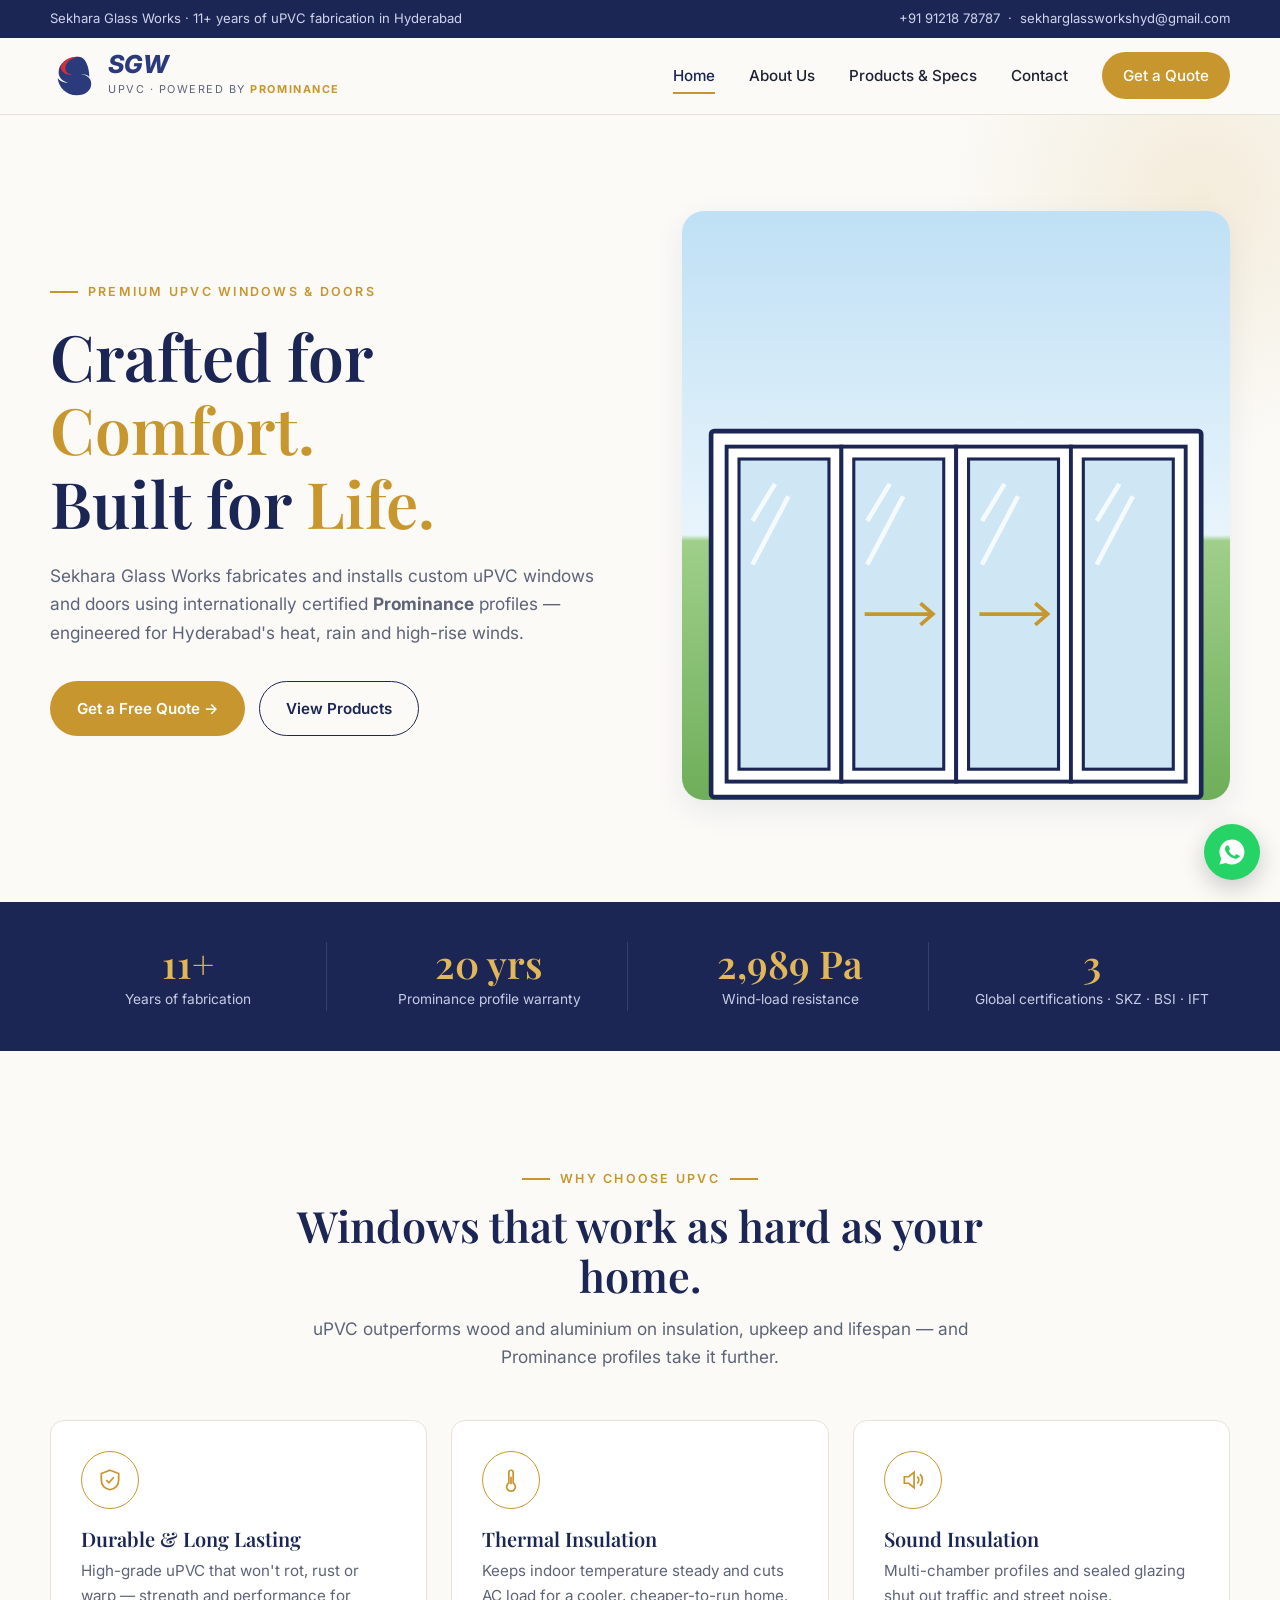
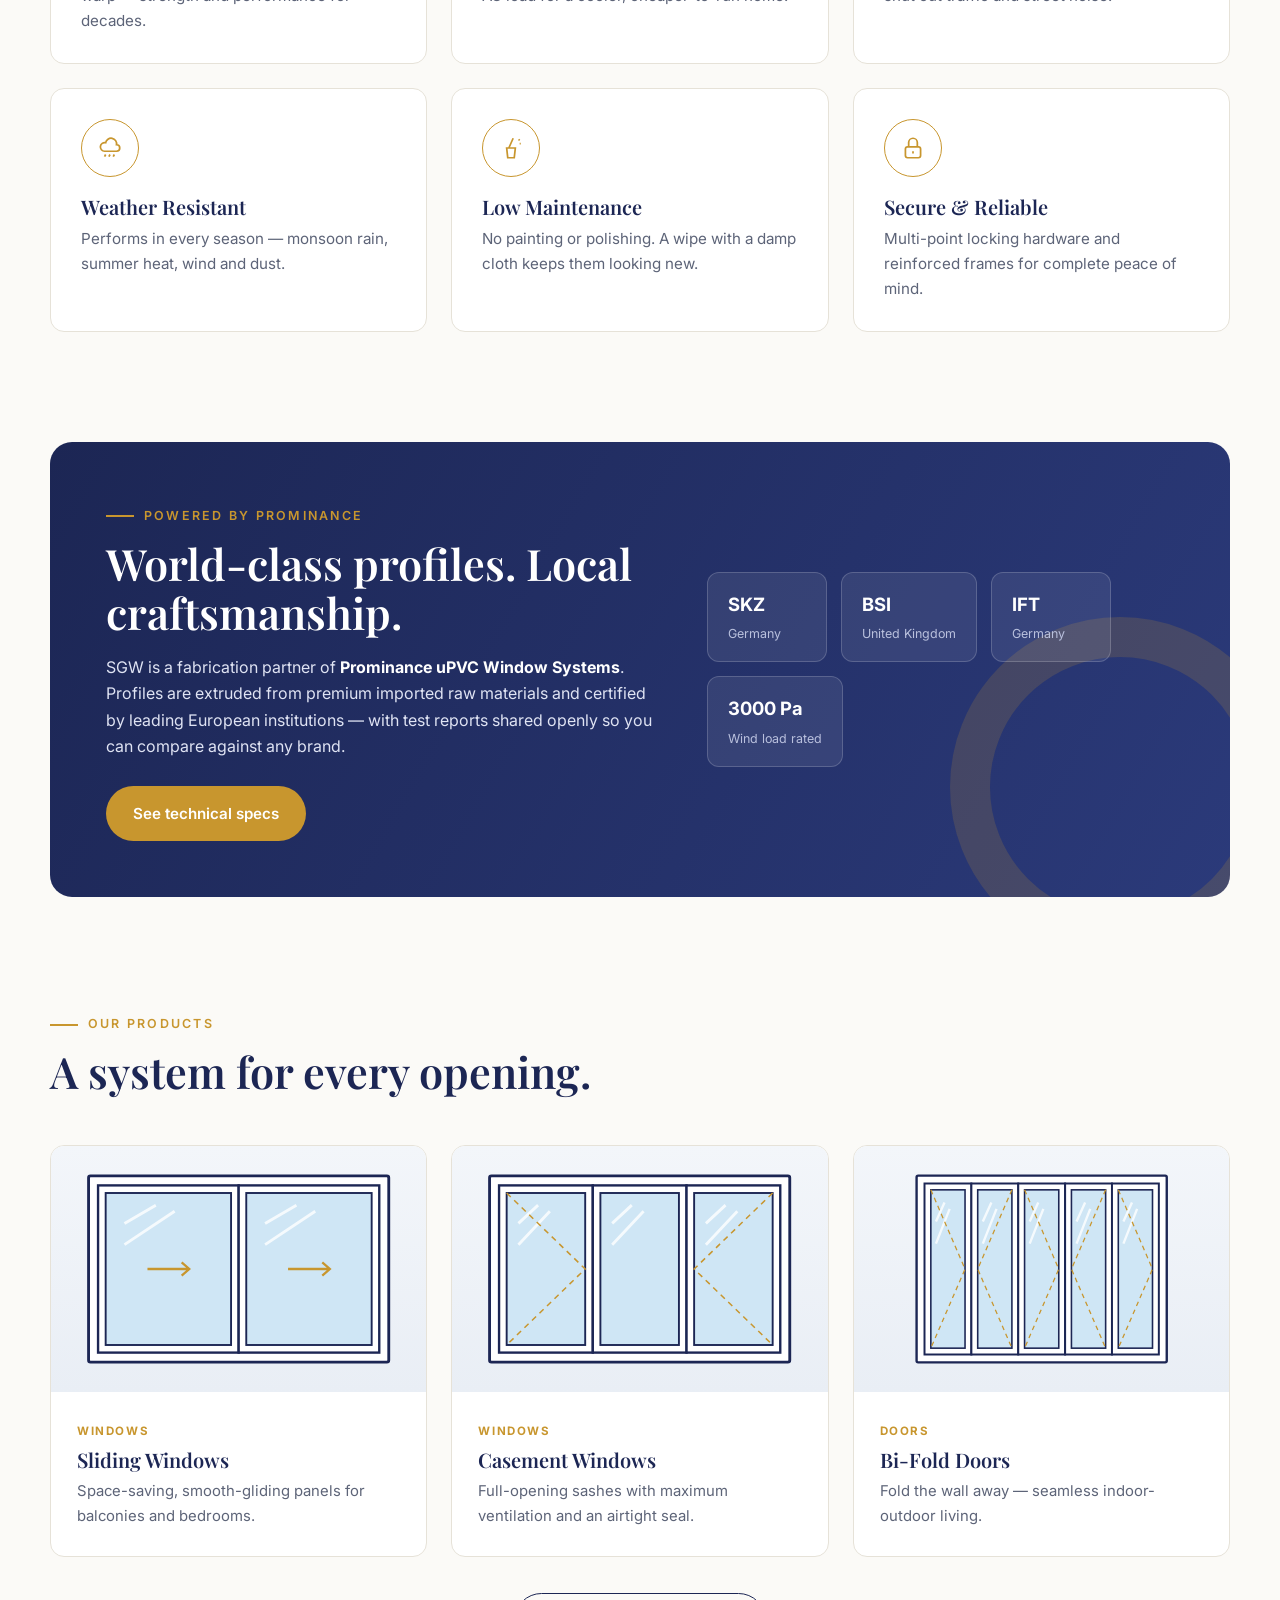
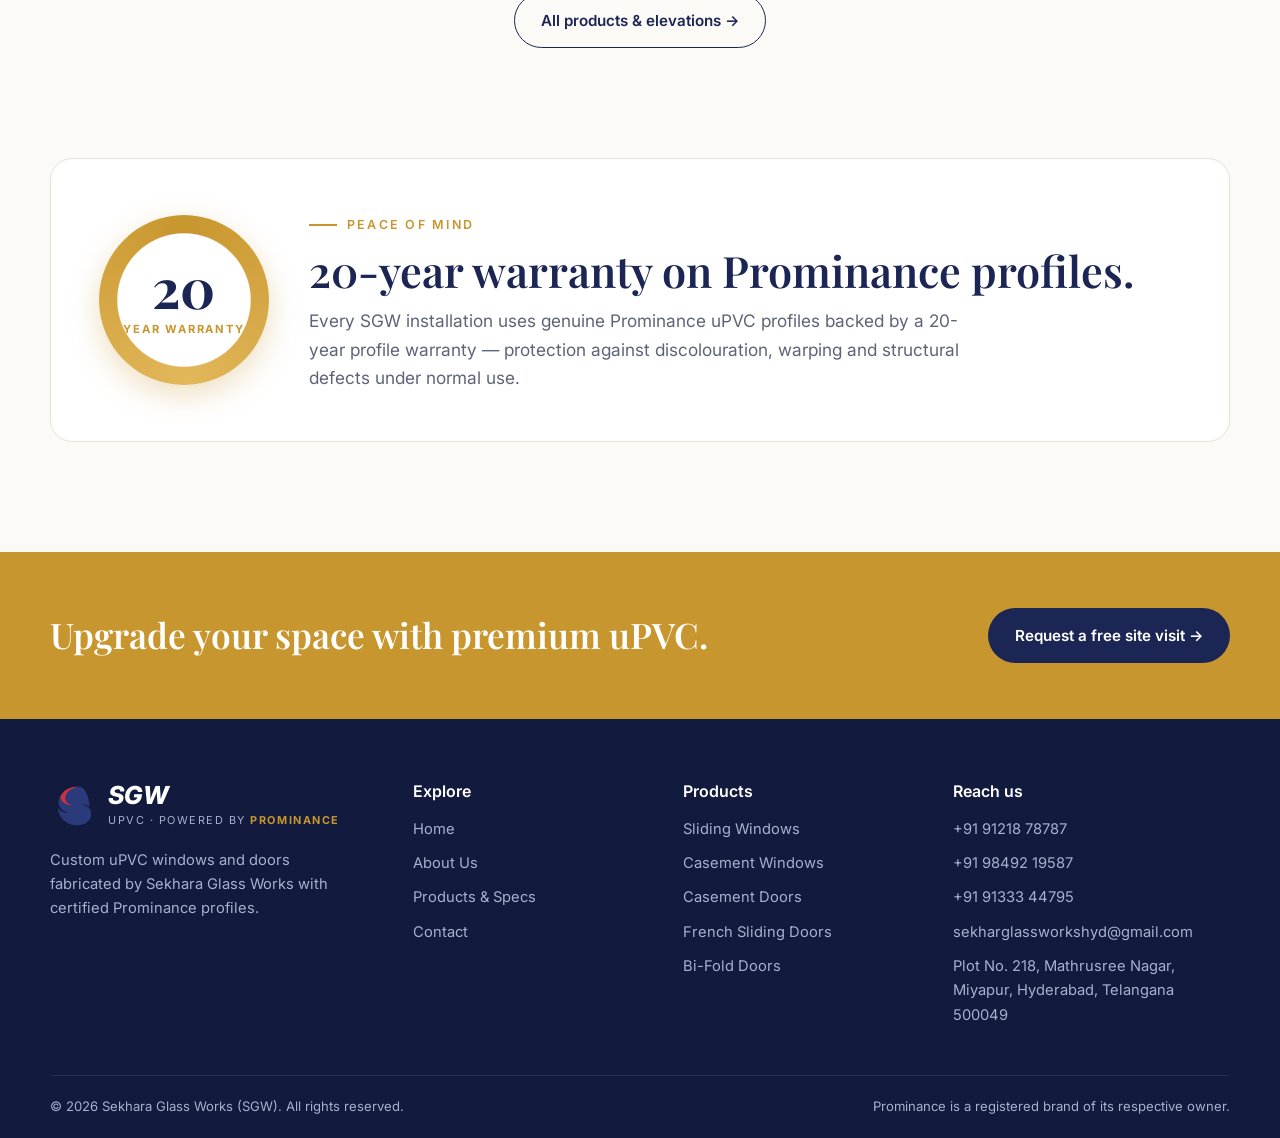
==== index.html @ 98353d91 "SGW Prominance 4-page website Co-Authored-By: Claude Opus 5.5 <noreply@anthropic.com> Claude-Session" ====
<!doctype html>
<html lang="en">
<head>
<meta charset="utf-8"><meta name="viewport" content="width=device-width,initial-scale=1">
<title>SGW uPVC — Powered by Prominance | uPVC Windows & Doors in Hyderabad</title>
<meta name="description" content="SGW (Sekhara Glass Works) fabricates premium uPVC windows and doors in Hyderabad with certified Prominance profiles and a 20-year profile warranty.">
<link rel="preconnect" href="https://fonts.googleapis.com"><link rel="preconnect" href="https://fonts.gstatic.com" crossorigin>
<link href="https://fonts.googleapis.com/css2?family=Inter:wght@400;500;600;700;800&family=Playfair+Display:wght@500;600;700&display=swap" rel="stylesheet">
<link rel="stylesheet" href="assets/style.css">
</head>
<body data-page="home">
<div id="hdr"></div>

<section class="hero"><div class="wrap">
  <div class="rv">
    <span class="eyebrow">Premium uPVC Windows & Doors</span>
    <h1>Crafted for <span class="gold">Comfort.</span><br>Built for <span class="gold">Life.</span></h1>
    <p class="lead">Sekhara Glass Works fabricates and installs custom uPVC windows and doors using internationally certified <b>Prominance</b> profiles — engineered for Hyderabad's heat, rain and high-rise winds.</p>
    <div class="cta"><a href="contact.html#quote" class="btn btn-gold">Get a Free Quote →</a><a href="products.html" class="btn btn-line">View Products</a></div>
  </div>
  <div class="hero-art rv" data-elev="french" style="padding:34px 26px 0;display:flex;align-items:flex-end">
  </div>
</div></section>

<div class="strip"><div class="wrap">
  <div class="stat"><b data-count="11" data-suffix="+">0</b><span>Years of fabrication</span></div>
  <div class="stat"><b data-count="20" data-suffix=" yrs">0</b><span>Prominance profile warranty</span></div>
  <div class="stat"><b data-count="3000" data-suffix=" Pa">0</b><span>Wind-load resistance</span></div>
  <div class="stat"><b>3</b><span>Global certifications · SKZ · BSI · IFT</span></div>
</div></div>

<section><div class="wrap">
  <div class="sec-head center rv"><span class="eyebrow">Why choose uPVC</span><h2>Windows that work as hard as your home.</h2>
    <p class="lead center">uPVC outperforms wood and aluminium on insulation, upkeep and lifespan — and Prominance profiles take it further.</p></div>
  <div class="grid g3">
    <div class="card rv"><div class="ico"><svg viewBox="0 0 24 24" fill="none" stroke="currentColor" stroke-width="1.6"><path d="M12 3l8 3v6c0 5-3.5 8-8 9-4.5-1-8-4-8-9V6z"/><path d="M8.5 12l2.5 2.5 4.5-5"/></svg></div><h3>Durable & Long Lasting</h3><p>High-grade uPVC that won't rot, rust or warp — strength and performance for decades.</p></div>
    <div class="card rv"><div class="ico"><svg viewBox="0 0 24 24" fill="none" stroke="currentColor" stroke-width="1.6"><path d="M14 14.8V5a2 2 0 1 0-4 0v9.8a4 4 0 1 0 4 0z"/><path d="M12 9v7"/></svg></div><h3>Thermal Insulation</h3><p>Keeps indoor temperature steady and cuts AC load for a cooler, cheaper-to-run home.</p></div>
    <div class="card rv"><div class="ico"><svg viewBox="0 0 24 24" fill="none" stroke="currentColor" stroke-width="1.6"><path d="M4 9h4l5-4v14l-5-4H4z"/><path d="M16 9a4 4 0 0 1 0 6M18.5 6.5a8 8 0 0 1 0 11"/></svg></div><h3>Sound Insulation</h3><p>Multi-chamber profiles and sealed glazing shut out traffic and street noise.</p></div>
    <div class="card rv"><div class="ico"><svg viewBox="0 0 24 24" fill="none" stroke="currentColor" stroke-width="1.6"><path d="M7 15a4 4 0 1 1 1-7.9A5 5 0 0 1 18 9a3 3 0 0 1 0 6z"/><path d="M8 18l-1 2M12 18l-1 2M16 18l-1 2"/></svg></div><h3>Weather Resistant</h3><p>Performs in every season — monsoon rain, summer heat, wind and dust.</p></div>
    <div class="card rv"><div class="ico"><svg viewBox="0 0 24 24" fill="none" stroke="currentColor" stroke-width="1.6"><path d="M14 3l-4 9M8 12h8l-1 9H9z"/><path d="M19 4l1 1M20 8h1"/></svg></div><h3>Low Maintenance</h3><p>No painting or polishing. A wipe with a damp cloth keeps them looking new.</p></div>
    <div class="card rv"><div class="ico"><svg viewBox="0 0 24 24" fill="none" stroke="currentColor" stroke-width="1.6"><rect x="5" y="11" width="14" height="10" rx="2"/><path d="M8 11V7a4 4 0 0 1 8 0v4M12 15v2"/></svg></div><h3>Secure & Reliable</h3><p>Multi-point locking hardware and reinforced frames for complete peace of mind.</p></div>
  </div>
</div></section>

<section style="padding-top:0"><div class="wrap">
  <div class="power rv">
    <div><span class="eyebrow">Powered by Prominance</span><h2 style="margin:14px 0 16px">World-class profiles. Local craftsmanship.</h2>
      <p>SGW is a fabrication partner of <b style="color:#fff">Prominance uPVC Window Systems</b>. Profiles are extruded from premium imported raw materials and certified by leading European institutions — with test reports shared openly so you can compare against any brand.</p>
      <div class="cta" style="margin-top:26px"><a href="products.html#specs" class="btn btn-gold">See technical specs</a></div></div>
    <div class="certs"><div class="cert"><b>SKZ</b><span>Germany</span></div><div class="cert"><b>BSI</b><span>United Kingdom</span></div><div class="cert"><b>IFT</b><span>Germany</span></div><div class="cert"><b>3000 Pa</b><span>Wind load rated</span></div></div>
  </div>
</div></section>

<section style="padding-top:0"><div class="wrap">
  <div class="sec-head rv"><span class="eyebrow">Our products</span><h2>A system for every opening.</h2></div>
  <div class="grid g3">
    <a href="products.html#sliding" class="prod rv"><div class="elev" data-elev="sliding"></div><div class="body"><span class="tag">Windows</span><h3>Sliding Windows</h3><p>Space-saving, smooth-gliding panels for balconies and bedrooms.</p></div></a>
    <a href="products.html#casement" class="prod rv"><div class="elev" data-elev="casement"></div><div class="body"><span class="tag">Windows</span><h3>Casement Windows</h3><p>Full-opening sashes with maximum ventilation and an airtight seal.</p></div></a>
    <a href="products.html#bifold" class="prod rv"><div class="elev" data-elev="bifold"></div><div class="body"><span class="tag">Doors</span><h3>Bi-Fold Doors</h3><p>Fold the wall away — seamless indoor-outdoor living.</p></div></a>
  </div>
  <div class="center" style="margin-top:36px;text-align:center"><a href="products.html" class="btn btn-line">All products & elevations →</a></div>
</div></section>

<section style="padding-top:0"><div class="wrap">
  <div class="warranty rv">
    <div class="seal"><div><b>20</b><span>Year warranty</span></div></div>
    <div><span class="eyebrow">Peace of mind</span><h2 style="margin:12px 0 12px">20-year warranty on Prominance profiles.</h2>
      <p class="lead">Every SGW installation uses genuine Prominance uPVC profiles backed by a 20-year profile warranty — protection against discolouration, warping and structural defects under normal use.</p></div>
  </div>
</div></section>

<div id="ftr"></div>
<script src="assets/main.js"></script>
</body>
</html>
---- assets/style.css ----
:root{
  --navy:#1c2654;--navy-2:#2b3a7a;--gold:#c8962e;--gold-2:#e2b75a;--red:#d32f3a;
  --ink:#1d2233;--muted:#5d6478;--line:#e6e2d8;--bg:#fbfaf7;--card:#ffffff;
  --radius:14px;--shadow:0 10px 30px rgba(28,38,84,.08);
  --serif:"Playfair Display",Georgia,serif;--sans:"Inter",system-ui,-apple-system,Segoe UI,Roboto,sans-serif;
}
*{box-sizing:border-box;margin:0;padding:0}
html{scroll-behavior:smooth}
body{font-family:var(--sans);color:var(--ink);background:var(--bg);line-height:1.65;-webkit-font-smoothing:antialiased}
img,svg{max-width:100%;display:block}
a{color:inherit;text-decoration:none}
.wrap{width:min(1180px,100% - 32px);margin-inline:auto}
h1,h2,h3{font-family:var(--serif);color:var(--navy);line-height:1.15;font-weight:600}
h1{font-size:clamp(2.3rem,5.2vw,4rem)}
h2{font-size:clamp(1.8rem,3.6vw,2.7rem)}
h3{font-size:1.25rem}
.gold{color:var(--gold)}
.eyebrow{font:600 .78rem/1 var(--sans);letter-spacing:.18em;text-transform:uppercase;color:var(--gold);display:inline-flex;align-items:center;gap:10px}
.eyebrow::before{content:"";width:28px;height:2px;background:var(--gold)}
.lead{font-size:1.08rem;color:var(--muted);max-width:62ch}
section{padding:clamp(64px,9vw,110px) 0}
.sec-head{max-width:720px;margin-bottom:48px}
.sec-head h2{margin:14px 0 14px}
.center{text-align:center;margin-inline:auto}
.center .eyebrow::after{content:"";width:28px;height:2px;background:var(--gold)}

/* Header */
.top{background:var(--navy);color:#cfd5ee;font-size:.82rem}
.top .wrap{display:flex;justify-content:space-between;gap:16px;padding:8px 0;flex-wrap:wrap}
.top a:hover{color:#fff}
header.nav{position:sticky;top:0;z-index:50;background:rgba(251,250,247,.92);backdrop-filter:blur(10px);border-bottom:1px solid var(--line)}
.nav .wrap{display:flex;align-items:center;justify-content:space-between;height:76px}
.brand{display:flex;align-items:center;gap:12px}
.brand-txt b{display:block;font:800 1.55rem/1 var(--sans);letter-spacing:.02em;color:var(--navy-2);font-style:italic}
.brand-txt small{display:block;font-size:.68rem;letter-spacing:.14em;text-transform:uppercase;color:var(--muted);margin-top:4px}
.brand-txt small em{font-style:normal;color:var(--gold);font-weight:700}
.menu{display:flex;gap:34px;align-items:center}
.menu a{font-weight:500;font-size:.95rem;position:relative;padding:6px 0}
.menu a::after{content:"";position:absolute;left:0;bottom:0;height:2px;width:0;background:var(--gold);transition:.3s}
.menu a:hover::after,.menu a.active::after{width:100%}
.menu a.active{color:var(--navy)}
.btn{display:inline-flex;align-items:center;gap:10px;padding:14px 26px;border-radius:999px;font-weight:600;font-size:.95rem;transition:.25s;border:1.5px solid transparent;cursor:pointer}
.btn-gold{background:var(--gold);color:#fff}
.btn-gold:hover{background:#b3821f;transform:translateY(-2px);box-shadow:0 8px 20px rgba(200,150,46,.35)}
.btn-line{border-color:var(--navy);color:var(--navy)}
.btn-line:hover{background:var(--navy);color:#fff}
.btn-white{border-color:rgba(255,255,255,.5);color:#fff}
.btn-white:hover{background:#fff;color:var(--navy)}
.menu .btn{padding:10px 20px}
.menu .btn::after{display:none}
.burger{display:none;background:none;border:0;width:44px;height:44px;cursor:pointer}
.burger span{display:block;width:24px;height:2px;background:var(--navy);margin:5px auto;transition:.3s}

/* Hero */
.hero{position:relative;overflow:hidden;padding:clamp(56px,8vw,96px) 0 clamp(64px,8vw,110px)}
.hero .wrap{display:grid;grid-template-columns:1.05fr 1fr;gap:56px;align-items:center}
.hero h1{margin:18px 0 22px}
.hero .lead{margin-bottom:34px}
.cta{display:flex;gap:14px;flex-wrap:wrap}
.hero-art{position:relative;aspect-ratio:4/4.3;border-radius:22px;overflow:hidden;box-shadow:var(--shadow);background:linear-gradient(180deg,#bfe0f5 0%,#e8f4fb 55%,#9fcf8a 56%,#6fae5a 100%)}
.hero-art .badge{position:absolute;left:-1px;bottom:28px;background:#fff;padding:16px 22px;border-radius:0 14px 14px 0;box-shadow:var(--shadow)}
.badge b{font:700 2rem/1 var(--serif);color:var(--gold)}
.badge span{display:block;font-size:.8rem;color:var(--muted)}
.hero-art .badge2{left:auto;right:-1px;top:28px;bottom:auto;border-radius:14px 0 0 14px}
.hero::before{content:"";position:absolute;right:-180px;top:-180px;width:520px;height:520px;border-radius:50%;background:radial-gradient(circle,rgba(200,150,46,.14),transparent 70%)}

/* Stats strip */
.strip{background:var(--navy);color:#fff;padding:40px 0}
.strip .wrap{display:grid;grid-template-columns:repeat(4,1fr);gap:24px}
.stat{text-align:center;border-right:1px solid rgba(255,255,255,.12)}
.stat:last-child{border:0}
.stat b{display:block;font:600 2.4rem/1.1 var(--serif);color:var(--gold-2)}
.stat span{font-size:.86rem;color:#c7cde6}

/* Cards / grids */
.grid{display:grid;gap:24px}
.g3{grid-template-columns:repeat(3,1fr)}
.g2{grid-template-columns:repeat(2,1fr)}
.g4{grid-template-columns:repeat(4,1fr)}
.card{background:var(--card);border:1px solid var(--line);border-radius:var(--radius);padding:30px;transition:.3s}
.card:hover{transform:translateY(-4px);box-shadow:var(--shadow);border-color:transparent}
.ico{width:58px;height:58px;border-radius:50%;border:1.5px solid var(--gold);display:grid;place-items:center;color:var(--gold);margin-bottom:18px}
.ico svg{width:26px;height:26px}
.card h3{margin-bottom:8px}
.card p{color:var(--muted);font-size:.95rem}

/* Split */
.split{display:grid;grid-template-columns:1fr 1fr;gap:64px;align-items:center}
.ticks{list-style:none;margin:24px 0 32px;display:grid;gap:12px}
.ticks li{display:flex;gap:12px;align-items:flex-start}
.ticks li::before{content:"";flex:0 0 22px;height:22px;border-radius:50%;background:var(--gold) url("data:image/svg+xml,%3Csvg xmlns='http://www.w3.org/2000/svg' viewBox='0 0 24 24' fill='none' stroke='white' stroke-width='3'%3E%3Cpath d='M5 12l5 5 9-10'/%3E%3C/svg%3E") center/13px no-repeat;margin-top:3px}

/* Product tiles */
.prod{background:#fff;border:1px solid var(--line);border-radius:var(--radius);overflow:hidden;transition:.3s;display:flex;flex-direction:column}
.prod:hover{box-shadow:var(--shadow);transform:translateY(-4px)}
.prod .elev{background:linear-gradient(180deg,#f3f6fa,#e9eef5);padding:28px;aspect-ratio:16/10;display:grid;place-items:center}
.prod .elev svg{width:100%;height:100%;max-height:190px}
.prod .body{padding:24px 26px 28px}
.prod .tag{font-size:.72rem;letter-spacing:.14em;text-transform:uppercase;color:var(--gold);font-weight:700}
.prod h3{margin:6px 0 8px}
.prod p{color:var(--muted);font-size:.93rem}

/* Powered by band */
.power{background:linear-gradient(120deg,var(--navy) 0%,var(--navy-2) 100%);color:#dfe3f3;border-radius:22px;padding:clamp(32px,5vw,56px);display:grid;grid-template-columns:1.2fr 1fr;gap:40px;align-items:center;position:relative;overflow:hidden}
.power h2{color:#fff}
.power::after{content:"";position:absolute;right:-60px;bottom:-60px;width:260px;height:260px;border:40px solid rgba(200,150,46,.18);border-radius:50%}
.certs{display:flex;gap:14px;flex-wrap:wrap;position:relative;z-index:1}
.cert{background:rgba(255,255,255,.08);border:1px solid rgba(255,255,255,.18);border-radius:12px;padding:16px 20px;min-width:120px}
.cert b{display:block;color:#fff;font-size:1.15rem}
.cert span{font-size:.78rem;color:#b9c0dd}

/* Warranty */
.warranty{display:grid;grid-template-columns:auto 1fr;gap:40px;align-items:center;background:#fff;border:1px solid var(--line);border-radius:22px;padding:clamp(28px,4vw,48px)}
.seal{width:170px;height:170px;border-radius:50%;background:radial-gradient(circle,#fff 55%,transparent 56%),conic-gradient(var(--gold),var(--gold-2),var(--gold));display:grid;place-items:center;text-align:center;box-shadow:0 10px 30px rgba(200,150,46,.3)}
.seal b{font:700 3.4rem/1 var(--serif);color:var(--navy);display:block}
.seal span{font-size:.7rem;letter-spacing:.16em;text-transform:uppercase;color:var(--gold);font-weight:700}

/* Timeline */
.timeline{position:relative;display:grid;gap:28px;padding-left:34px;border-left:2px solid var(--line)}
.tl{position:relative}
.tl::before{content:"";position:absolute;left:-43px;top:6px;width:16px;height:16px;border-radius:50%;background:var(--gold);box-shadow:0 0 0 5px var(--bg)}
.tl b{font-family:var(--serif);color:var(--navy);font-size:1.15rem}
.tl p{color:var(--muted)}

/* Promoters */
.person{text-align:center}
.avatar{width:120px;height:120px;border-radius:50%;margin:0 auto 18px;background:linear-gradient(135deg,var(--navy),var(--navy-2));display:grid;place-items:center;color:var(--gold-2);font:600 2.2rem/1 var(--serif);border:4px solid #fff;box-shadow:var(--shadow)}
.person .role{color:var(--gold);font-weight:600;font-size:.85rem;letter-spacing:.06em;text-transform:uppercase;margin-bottom:10px}

/* Spec table */
.tbl{width:100%;border-collapse:collapse;background:#fff;border-radius:var(--radius);overflow:hidden;border:1px solid var(--line);font-size:.95rem}
.tbl th,.tbl td{padding:16px 20px;text-align:left;border-bottom:1px solid var(--line)}
.tbl th{background:var(--navy);color:#fff;font-weight:600}
.tbl tr:last-child td{border-bottom:0}
.tbl td:first-child{font-weight:600;color:var(--navy);width:38%}
.tbl-wrap{overflow-x:auto;border-radius:var(--radius)}

/* Page banner */
.banner{background:var(--navy);color:#cfd5ee;padding:clamp(56px,8vw,90px) 0;position:relative;overflow:hidden}
.banner h1{color:#fff;margin:14px 0 12px;font-size:clamp(2.1rem,4.6vw,3.4rem)}
.banner .crumb{font-size:.85rem;color:#9ea6cc}
.banner .crumb a:hover{color:#fff}
.banner::after{content:"";position:absolute;right:6%;top:50%;transform:translateY(-50%);width:220px;height:260px;border:3px solid rgba(200,150,46,.35);border-radius:6px;background:linear-gradient(90deg,transparent 49%,rgba(200,150,46,.35) 49%,rgba(200,150,46,.35) 51%,transparent 51%)}

/* Contact */
.contact-grid{display:grid;grid-template-columns:1fr 1.25fr;gap:40px}
.info-item{display:flex;gap:16px;padding:22px 0;border-bottom:1px solid var(--line)}
.info-item:first-child{padding-top:0}
.info-item .ico{margin:0;flex:0 0 52px;width:52px;height:52px}
.info-item b{display:block;color:var(--navy);margin-bottom:2px}
.info-item p,.info-item a{color:var(--muted);font-size:.95rem}
.info-item a:hover{color:var(--gold)}
form.card{padding:clamp(24px,4vw,40px)}
form.card:hover{transform:none}
.field{display:grid;gap:6px;margin-bottom:16px}
.row2{display:grid;grid-template-columns:1fr 1fr;gap:16px}
label{font-size:.85rem;font-weight:600;color:var(--navy)}
input,select,textarea{font:inherit;padding:13px 16px;border:1px solid var(--line);border-radius:10px;background:var(--bg);color:var(--ink);width:100%;transition:.2s}
input:focus,select:focus,textarea:focus{outline:0;border-color:var(--gold);box-shadow:0 0 0 3px rgba(200,150,46,.15);background:#fff}
textarea{min-height:120px;resize:vertical}
.map{border-radius:var(--radius);overflow:hidden;border:1px solid var(--line);margin-top:28px;aspect-ratio:16/9}
.map iframe{width:100%;height:100%;border:0}

/* CTA band */
.band{background:var(--gold);color:#fff;padding:56px 0}
.band .wrap{display:flex;justify-content:space-between;align-items:center;gap:24px;flex-wrap:wrap}
.band h2{color:#fff;font-size:clamp(1.6rem,3vw,2.2rem)}
.band .btn{background:var(--navy);color:#fff}
.band .btn:hover{background:#fff;color:var(--navy)}

/* Footer */
footer{background:#121a3d;color:#a9b0cf;padding:64px 0 0;font-size:.92rem}
footer .cols{display:grid;grid-template-columns:1.4fr 1fr 1fr 1.2fr;gap:40px;padding-bottom:48px}
footer h4{color:#fff;font:600 1rem/1 var(--sans);margin-bottom:18px}
footer ul{list-style:none;display:grid;gap:10px}
footer a:hover{color:var(--gold-2)}
footer .brand-txt b{color:#fff}
footer .brand-txt small{color:#a9b0cf}
.copy{border-top:1px solid rgba(255,255,255,.08);padding:20px 0;display:flex;justify-content:space-between;gap:12px;flex-wrap:wrap;font-size:.82rem}

.wa{position:fixed;right:20px;bottom:20px;width:56px;height:56px;border-radius:50%;background:#25d366;display:grid;place-items:center;box-shadow:0 8px 24px rgba(0,0,0,.2);z-index:60;transition:.25s}
.wa:hover{transform:scale(1.08)}
.wa svg{width:30px;height:30px;fill:#fff}

/* Reveal */
.rv{opacity:0;transform:translateY(24px);transition:opacity .7s ease,transform .7s ease}
.rv.in{opacity:1;transform:none}
@media (prefers-reduced-motion:reduce){.rv{opacity:1;transform:none;transition:none}html{scroll-behavior:auto}}

/* Responsive */
@media (max-width:960px){
  .hero .wrap,.split,.power,.contact-grid{grid-template-columns:1fr}
  .g3,.g4{grid-template-columns:repeat(2,1fr)}
  footer .cols{grid-template-columns:1fr 1fr}
  .strip .wrap{grid-template-columns:repeat(2,1fr)}
  .stat:nth-child(2){border:0}
  .banner::after{display:none}
}
@media (max-width:820px){
  .burger{display:block}
  .menu{position:fixed;inset:76px 0 auto 0;background:var(--bg);flex-direction:column;gap:0;padding:12px 16px 24px;border-bottom:1px solid var(--line);transform:translateY(-130%);transition:.35s;box-shadow:var(--shadow)}
  .menu.open{transform:none}
  .menu a{width:100%;padding:14px 4px;border-bottom:1px solid var(--line)}
  .menu a::after{display:none}
  .menu .btn{margin-top:14px;justify-content:center;border:0}
  .burger.x span:nth-child(1){transform:translateY(7px) rotate(45deg)}
  .burger.x span:nth-child(2){opacity:0}
  .burger.x span:nth-child(3){transform:translateY(-7px) rotate(-45deg)}
}
@media (max-width:600px){
  .g2,.g3,.g4,.row2{grid-template-columns:1fr}
  footer .cols{grid-template-columns:1fr}
  .warranty{grid-template-columns:1fr;text-align:center}
  .seal{margin:auto}
  .top .wrap{justify-content:center}
  .top .hide-sm{display:none}
  .tbl td:first-child{width:auto}
}
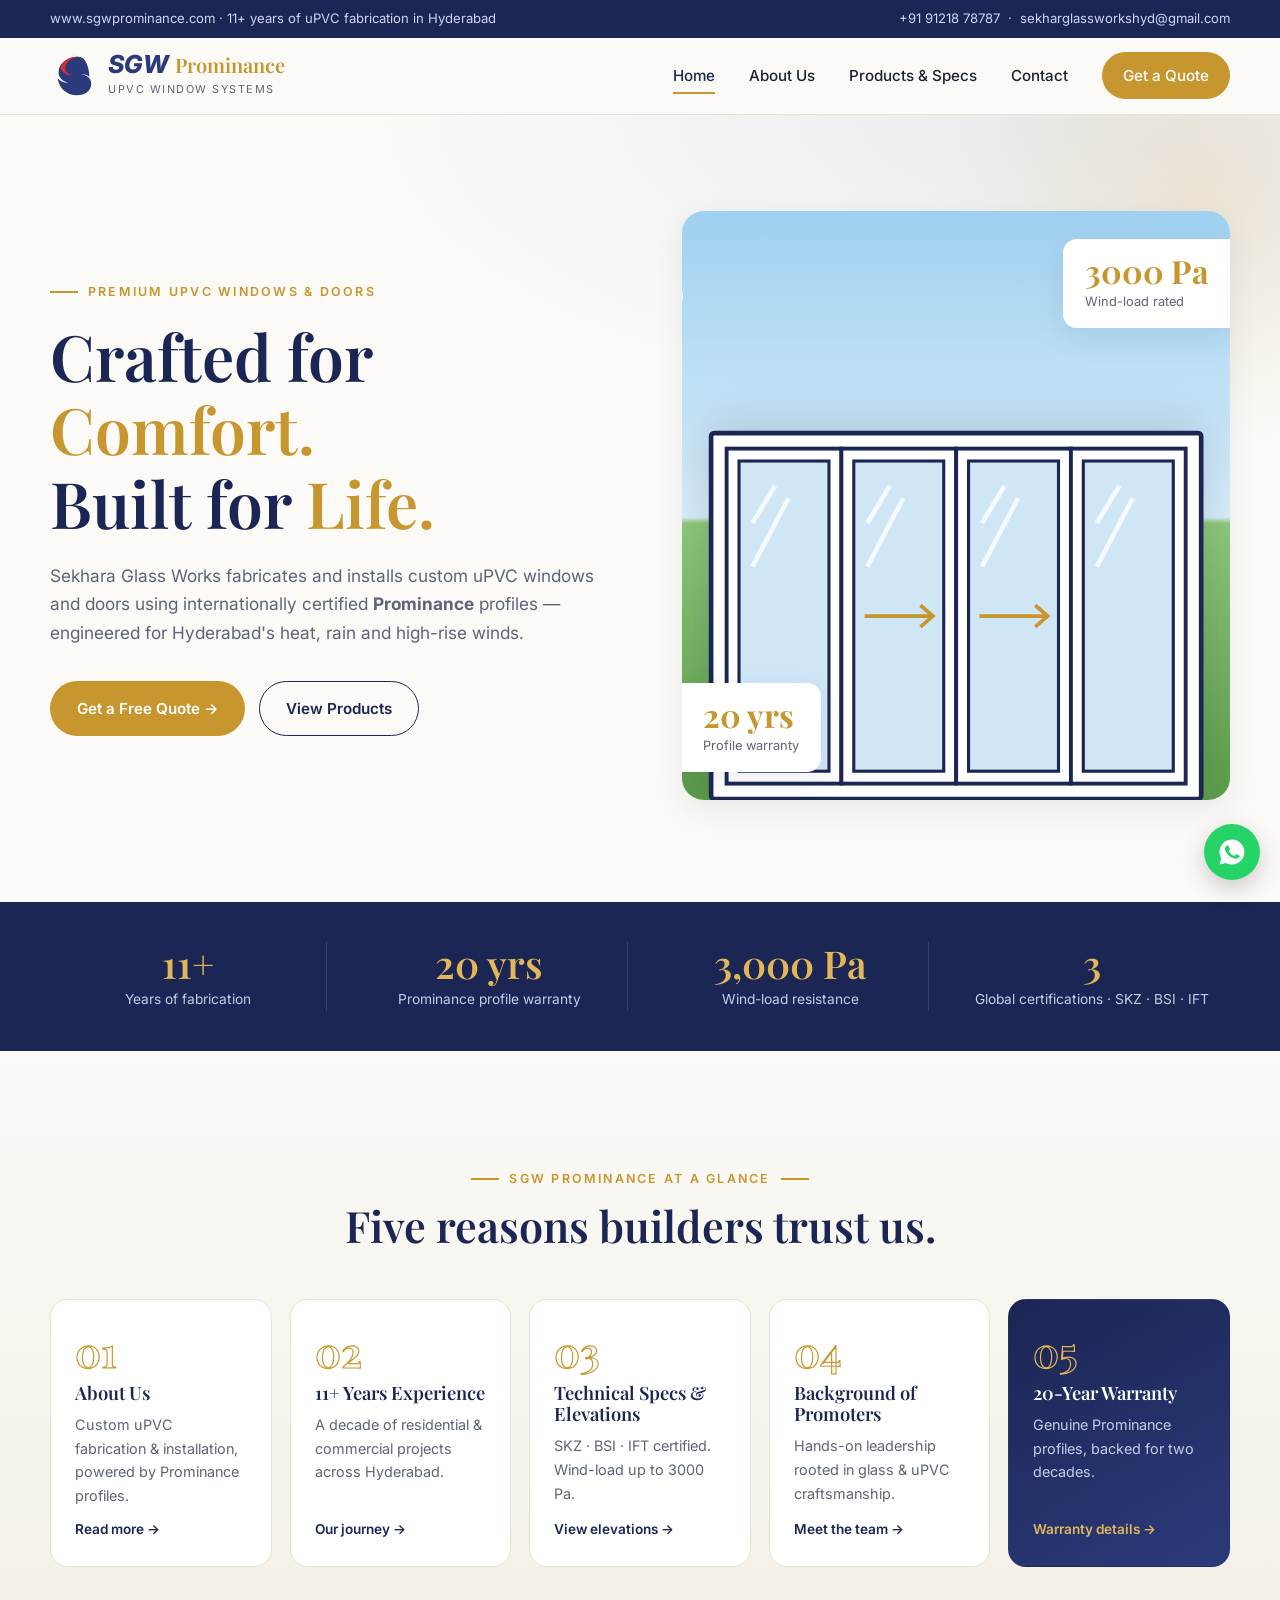
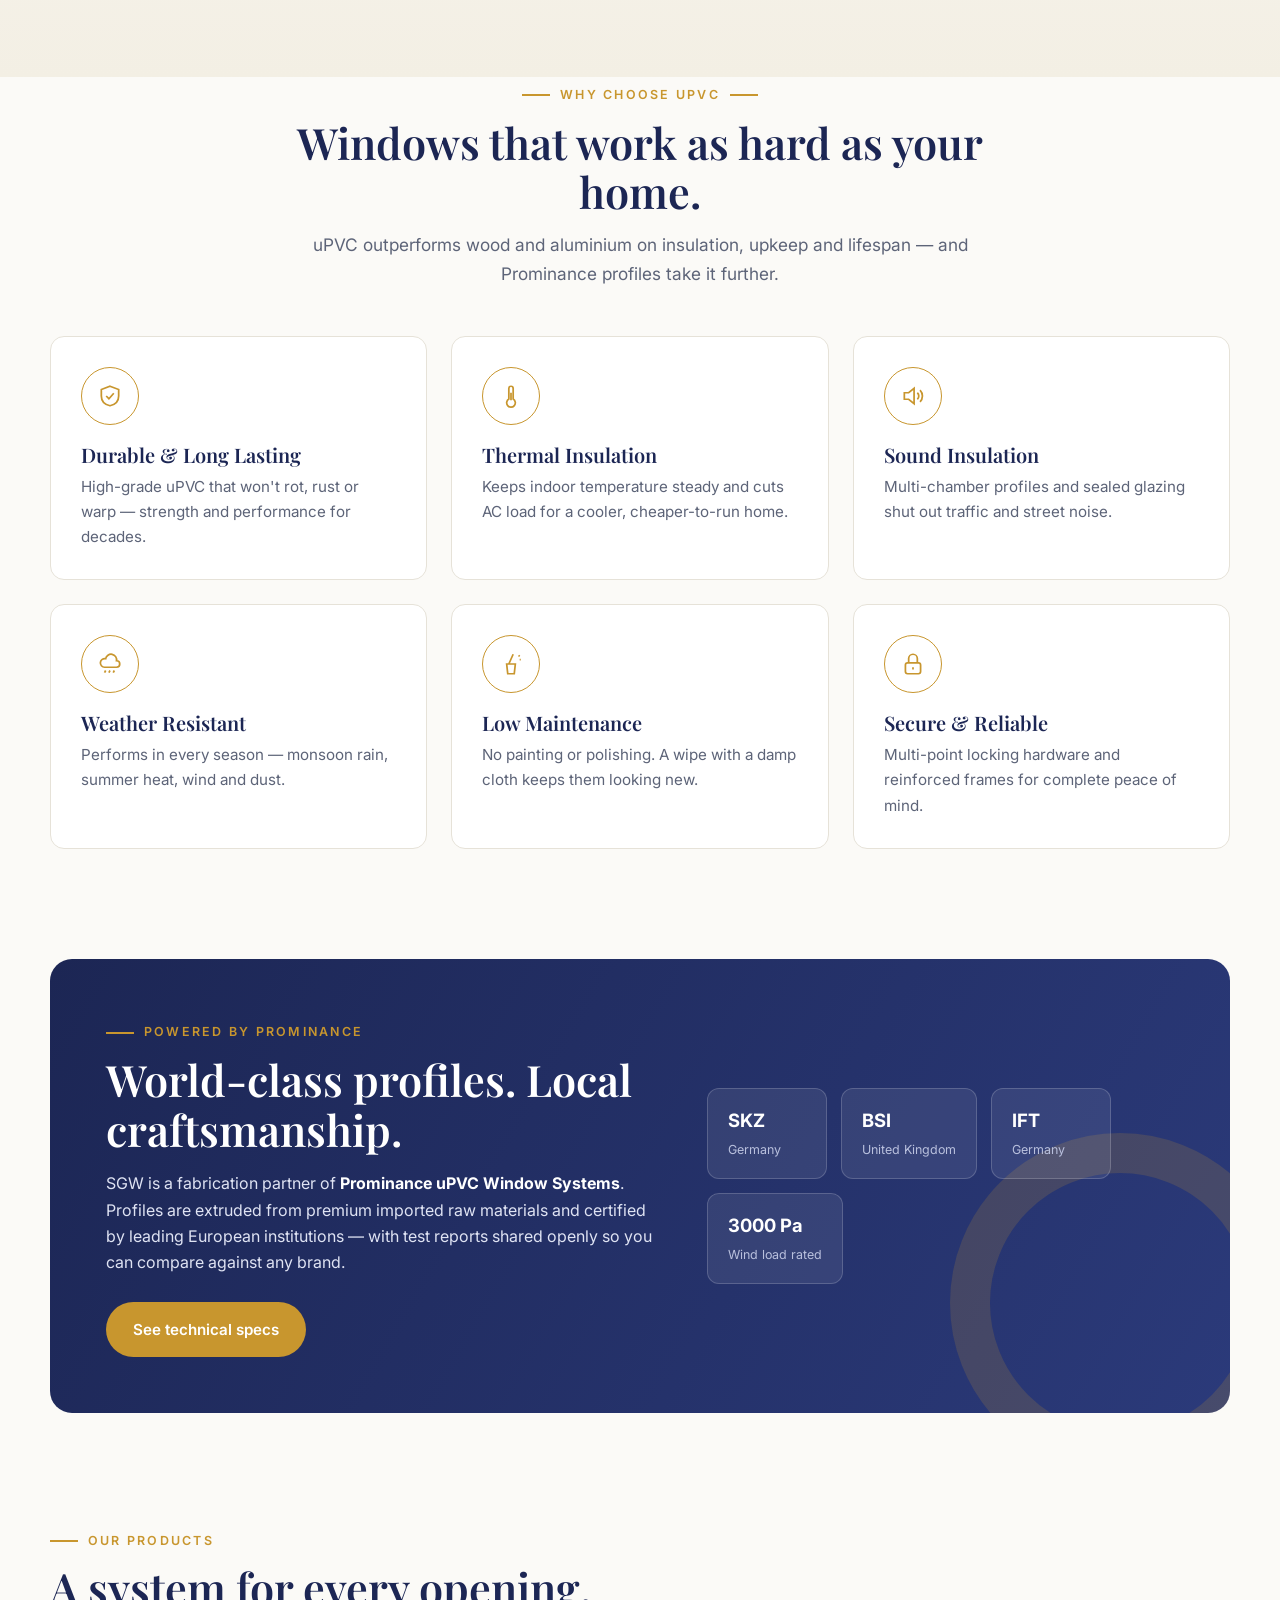
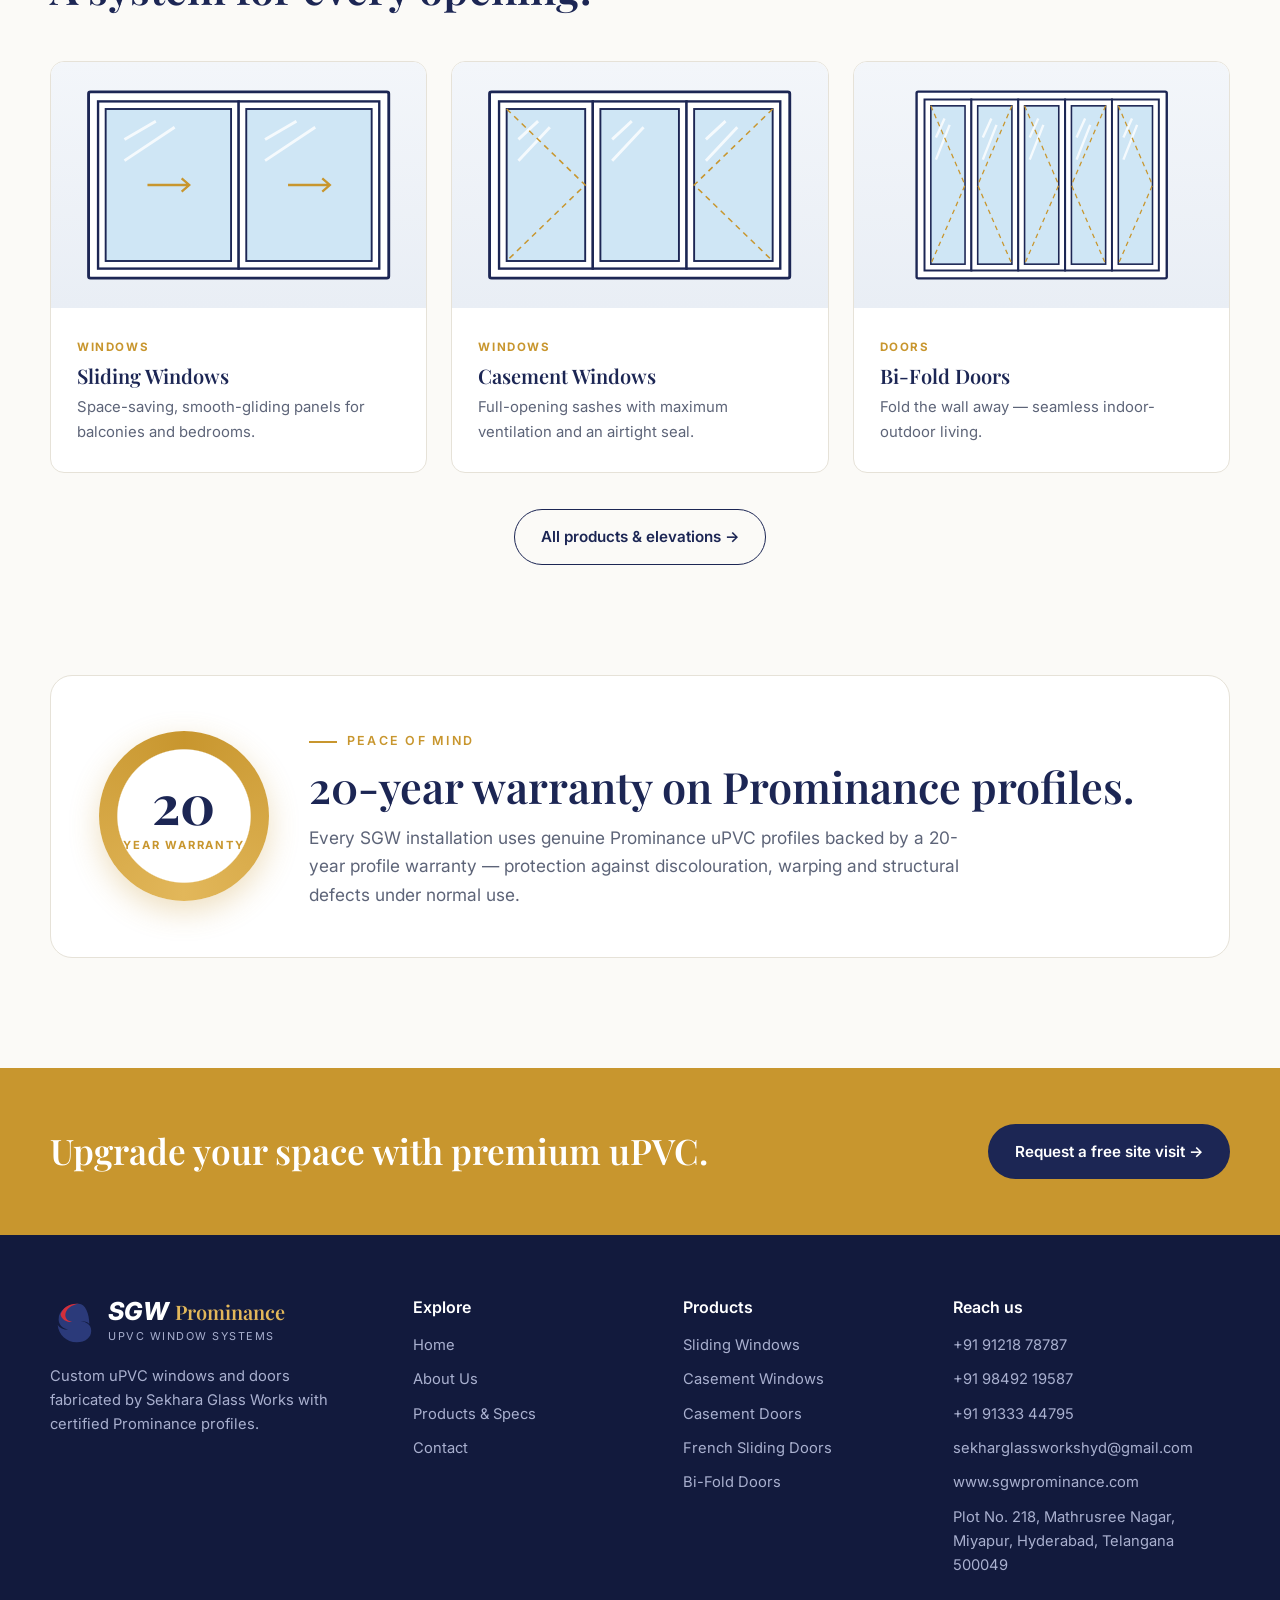
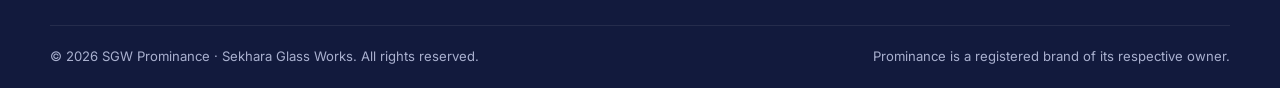
==== commit 10a49470: "Rebrand to SGW Prominance, add 5-pillar section, animated hero Co-Authored-By: Claude Opus 5.5 <nore" ====
--- a/index.html
+++ b/index.html
@@ -2,7 +2,7 @@
 <html lang="en">
 <head>
 <meta charset="utf-8"><meta name="viewport" content="width=device-width,initial-scale=1">
-<title>SGW uPVC — Powered by Prominance | uPVC Windows & Doors in Hyderabad</title>
+<title>SGW Prominance — uPVC Window Systems | uPVC Windows & Doors in Hyderabad</title>
 <meta name="description" content="SGW (Sekhara Glass Works) fabricates premium uPVC windows and doors in Hyderabad with certified Prominance profiles and a 20-year profile warranty.">
 <link rel="preconnect" href="https://fonts.googleapis.com"><link rel="preconnect" href="https://fonts.gstatic.com" crossorigin>
 <link href="https://fonts.googleapis.com/css2?family=Inter:wght@400;500;600;700;800&family=Playfair+Display:wght@500;600;700&display=swap" rel="stylesheet">
@@ -18,7 +18,11 @@
     <p class="lead">Sekhara Glass Works fabricates and installs custom uPVC windows and doors using internationally certified <b>Prominance</b> profiles — engineered for Hyderabad's heat, rain and high-rise winds.</p>
     <div class="cta"><a href="contact.html#quote" class="btn btn-gold">Get a Free Quote →</a><a href="products.html" class="btn btn-line">View Products</a></div>
   </div>
-  <div class="hero-art rv" data-elev="french" style="padding:34px 26px 0;display:flex;align-items:flex-end">
+  <div class="hero-art rv">
+    <div class="sky"><i></i><i></i></div>
+    <div class="hero-win" data-elev="french"></div>
+    <div class="badge fl"><b>20 yrs</b><span>Profile warranty</span></div>
+    <div class="badge badge2 fl2"><b>3000 Pa</b><span>Wind-load rated</span></div>
   </div>
 </div></section>
 
@@ -29,7 +33,18 @@
   <div class="stat"><b>3</b><span>Global certifications · SKZ · BSI · IFT</span></div>
 </div></div>
 
-<section><div class="wrap">
+<section class="pillars"><div class="wrap">
+  <div class="sec-head center rv" style="text-align:center"><span class="eyebrow">SGW Prominance at a glance</span><h2>Five reasons builders trust us.</h2></div>
+  <div class="pgrid">
+    <a href="about.html" class="pill rv"><span class="num">01</span><h3>About Us</h3><p>Custom uPVC fabrication & installation, powered by Prominance profiles.</p><span class="go">Read more →</span></a>
+    <a href="about.html#experience" class="pill rv"><span class="num">02</span><h3>11+ Years Experience</h3><p>A decade of residential & commercial projects across Hyderabad.</p><span class="go">Our journey →</span></a>
+    <a href="products.html" class="pill rv"><span class="num">03</span><h3>Technical Specs & Elevations</h3><p>SKZ · BSI · IFT certified. Wind-load up to 3000 Pa.</p><span class="go">View elevations →</span></a>
+    <a href="about.html#promoters" class="pill rv"><span class="num">04</span><h3>Background of Promoters</h3><p>Hands-on leadership rooted in glass & uPVC craftsmanship.</p><span class="go">Meet the team →</span></a>
+    <a href="products.html#warranty" class="pill pill-gold rv"><span class="num">05</span><h3>20-Year Warranty</h3><p>Genuine Prominance profiles, backed for two decades.</p><span class="go">Warranty details →</span></a>
+  </div>
+</div></section>
+
+<section style="padding-top:0"><div class="wrap">
   <div class="sec-head center rv"><span class="eyebrow">Why choose uPVC</span><h2>Windows that work as hard as your home.</h2>
     <p class="lead center">uPVC outperforms wood and aluminium on insulation, upkeep and lifespan — and Prominance profiles take it further.</p></div>
   <div class="grid g3">
--- a/assets/style.css
+++ b/assets/style.css
@@ -216,3 +216,35 @@
   .top .hide-sm{display:none}
   .tbl td:first-child{width:auto}
 }
+
+/* v2 — brand + creative touches */
+.brand-txt .pm{font-style:normal;font-family:var(--serif);font-weight:600;color:var(--gold);font-size:1.25rem;letter-spacing:0}
+footer .brand-txt .pm{color:var(--gold-2)}
+.hero{background:radial-gradient(1200px 500px at 85% 0%,rgba(43,58,122,.08),transparent 60%)}
+.hero-art{background:linear-gradient(180deg,#9fd0f0 0%,#d9eefa 52%,#8fc879 53%,#5b9c48 100%);display:flex;align-items:flex-end;justify-content:center;padding:0 26px}
+.hero-art .sky i{position:absolute;top:14%;left:-30%;width:120px;height:34px;border-radius:40px;background:rgba(255,255,255,.85);box-shadow:40px -14px 0 6px rgba(255,255,255,.85);animation:cloud 26s linear infinite}
+.hero-art .sky i+i{top:28%;animation-duration:38s;animation-delay:-14s;transform:scale(.7)}
+@keyframes cloud{to{left:120%}}
+.hero-win{position:relative;width:100%;margin-bottom:-2px;filter:drop-shadow(0 -6px 24px rgba(28,38,84,.18))}
+.hero-win svg{width:100%;height:auto}
+.hero-art .badge{z-index:2}
+.fl{animation:float 5s ease-in-out infinite}.fl2{animation:float 6s ease-in-out -2s infinite}
+@keyframes float{50%{transform:translateY(-10px)}}
+.pillars{background:linear-gradient(180deg,var(--bg),#f3efe4)}
+.pgrid{display:grid;grid-template-columns:repeat(5,1fr);gap:18px}
+.pill{position:relative;background:#fff;border:1px solid var(--line);border-radius:18px;padding:30px 24px 26px;display:flex;flex-direction:column;gap:10px;overflow:hidden;transition:.35s}
+.pill::before{content:"";position:absolute;inset:auto 0 0 0;height:4px;background:var(--gold);transform:scaleX(0);transform-origin:left;transition:.4s}
+.pill:hover{transform:translateY(-6px);box-shadow:var(--shadow)}
+.pill:hover::before{transform:scaleX(1)}
+.pill .num{font:600 2.6rem/1 var(--serif);color:transparent;-webkit-text-stroke:1.2px var(--gold)}
+.pill h3{font-size:1.15rem}
+.pill p{color:var(--muted);font-size:.9rem;flex:1}
+.pill .go{font-weight:600;font-size:.85rem;color:var(--navy)}
+.pill-gold{background:linear-gradient(150deg,var(--navy),var(--navy-2));border-color:transparent}
+.pill-gold h3{color:#fff}.pill-gold p{color:#c7cde6}.pill-gold .go{color:var(--gold-2)}
+.pill-gold .num{-webkit-text-stroke-color:var(--gold-2)}
+@media (max-width:1100px){.pgrid{grid-template-columns:repeat(3,1fr)}}
+@media (max-width:700px){.pgrid{grid-template-columns:1fr 1fr}}
+@media (max-width:460px){.pgrid{grid-template-columns:1fr}}
+@media (prefers-reduced-motion:reduce){.fl,.fl2,.hero-art .sky i{animation:none}}
+@media (max-width:600px){.top{font-size:.78rem}.top .wrap span:last-child a:last-child{display:none}}
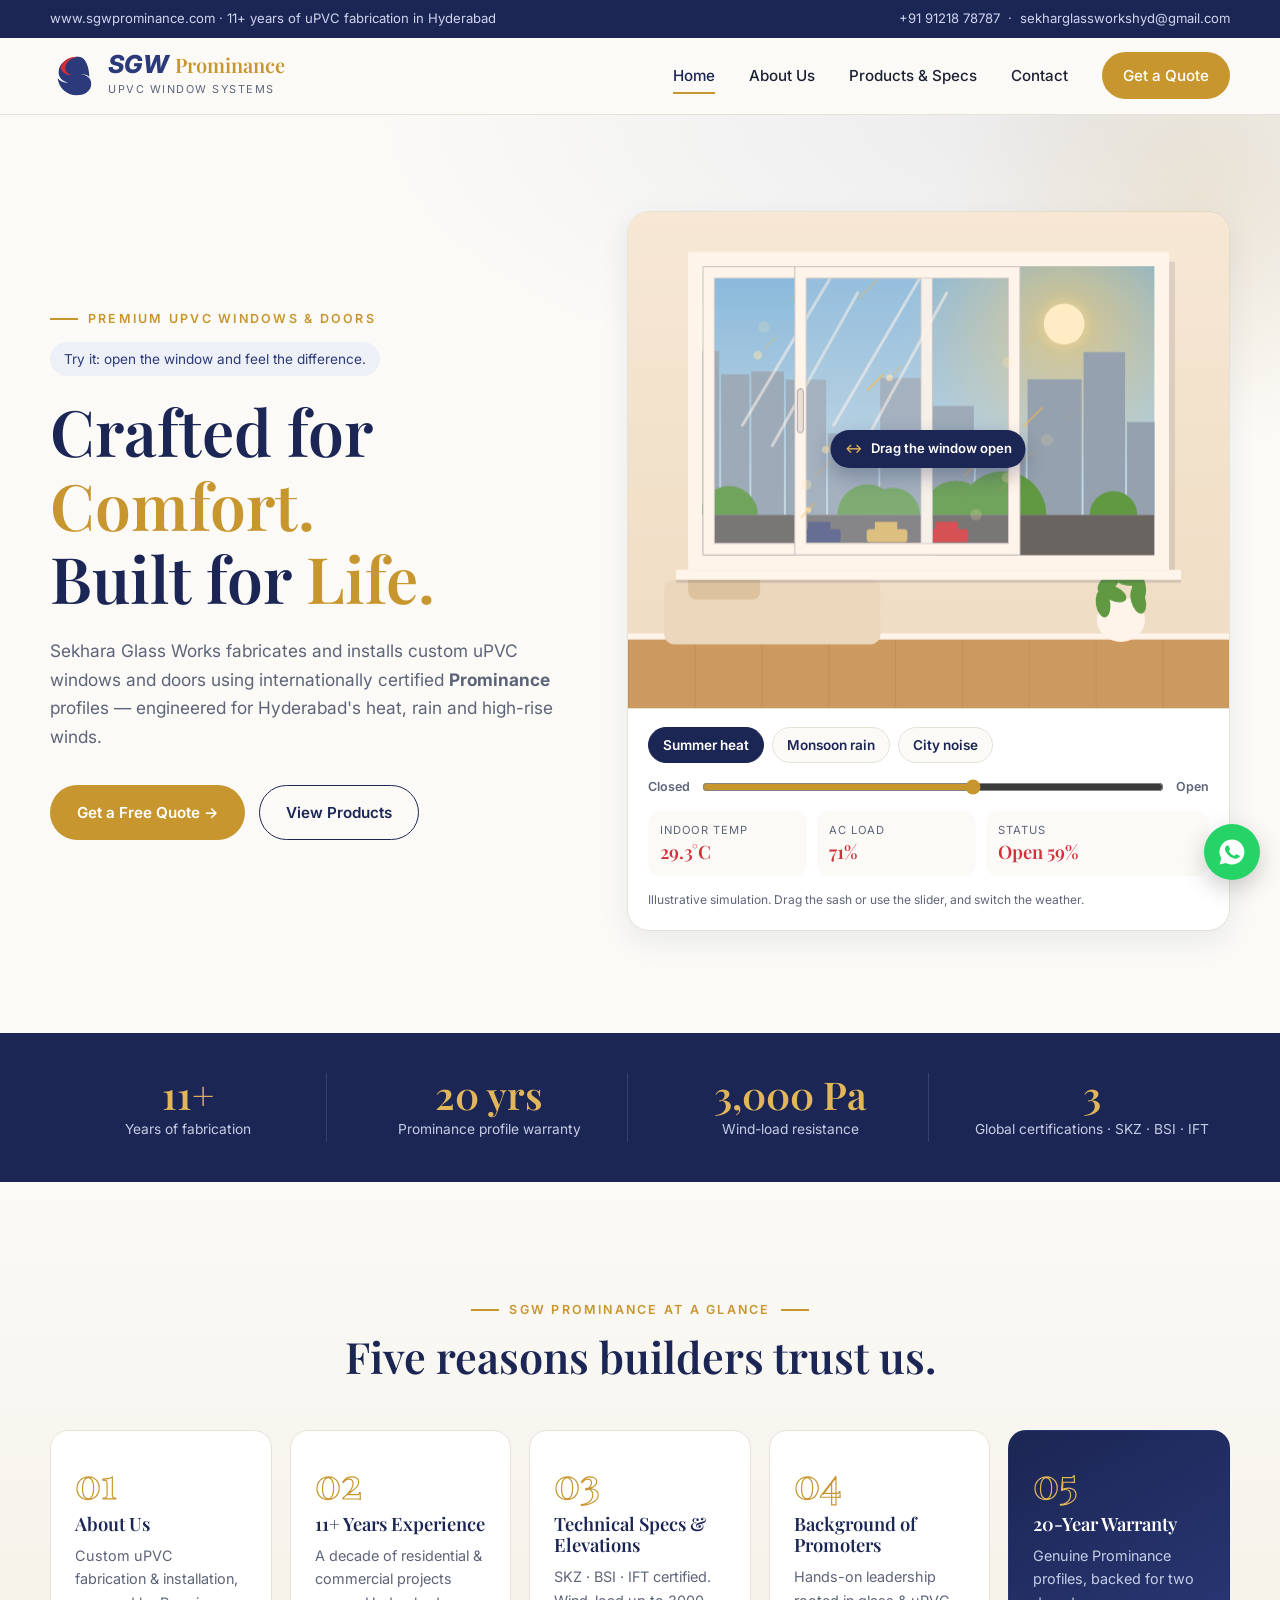
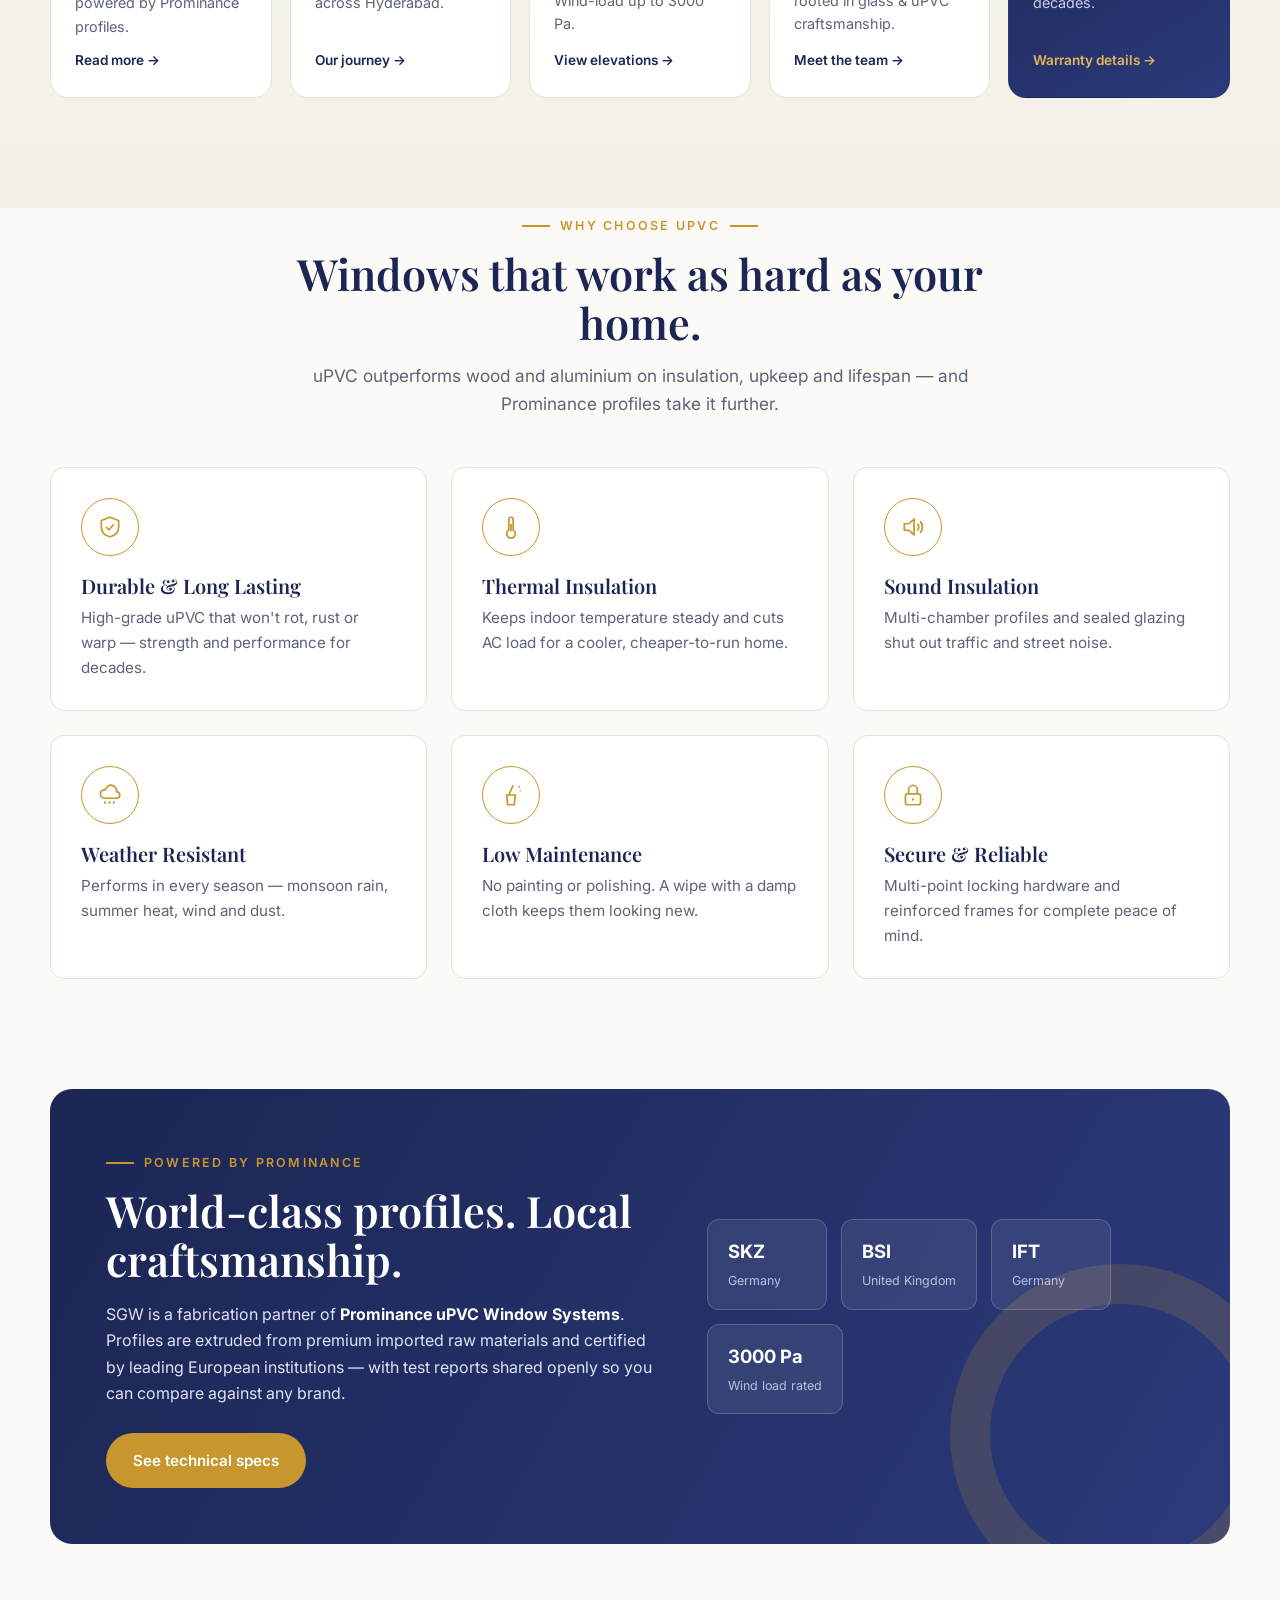
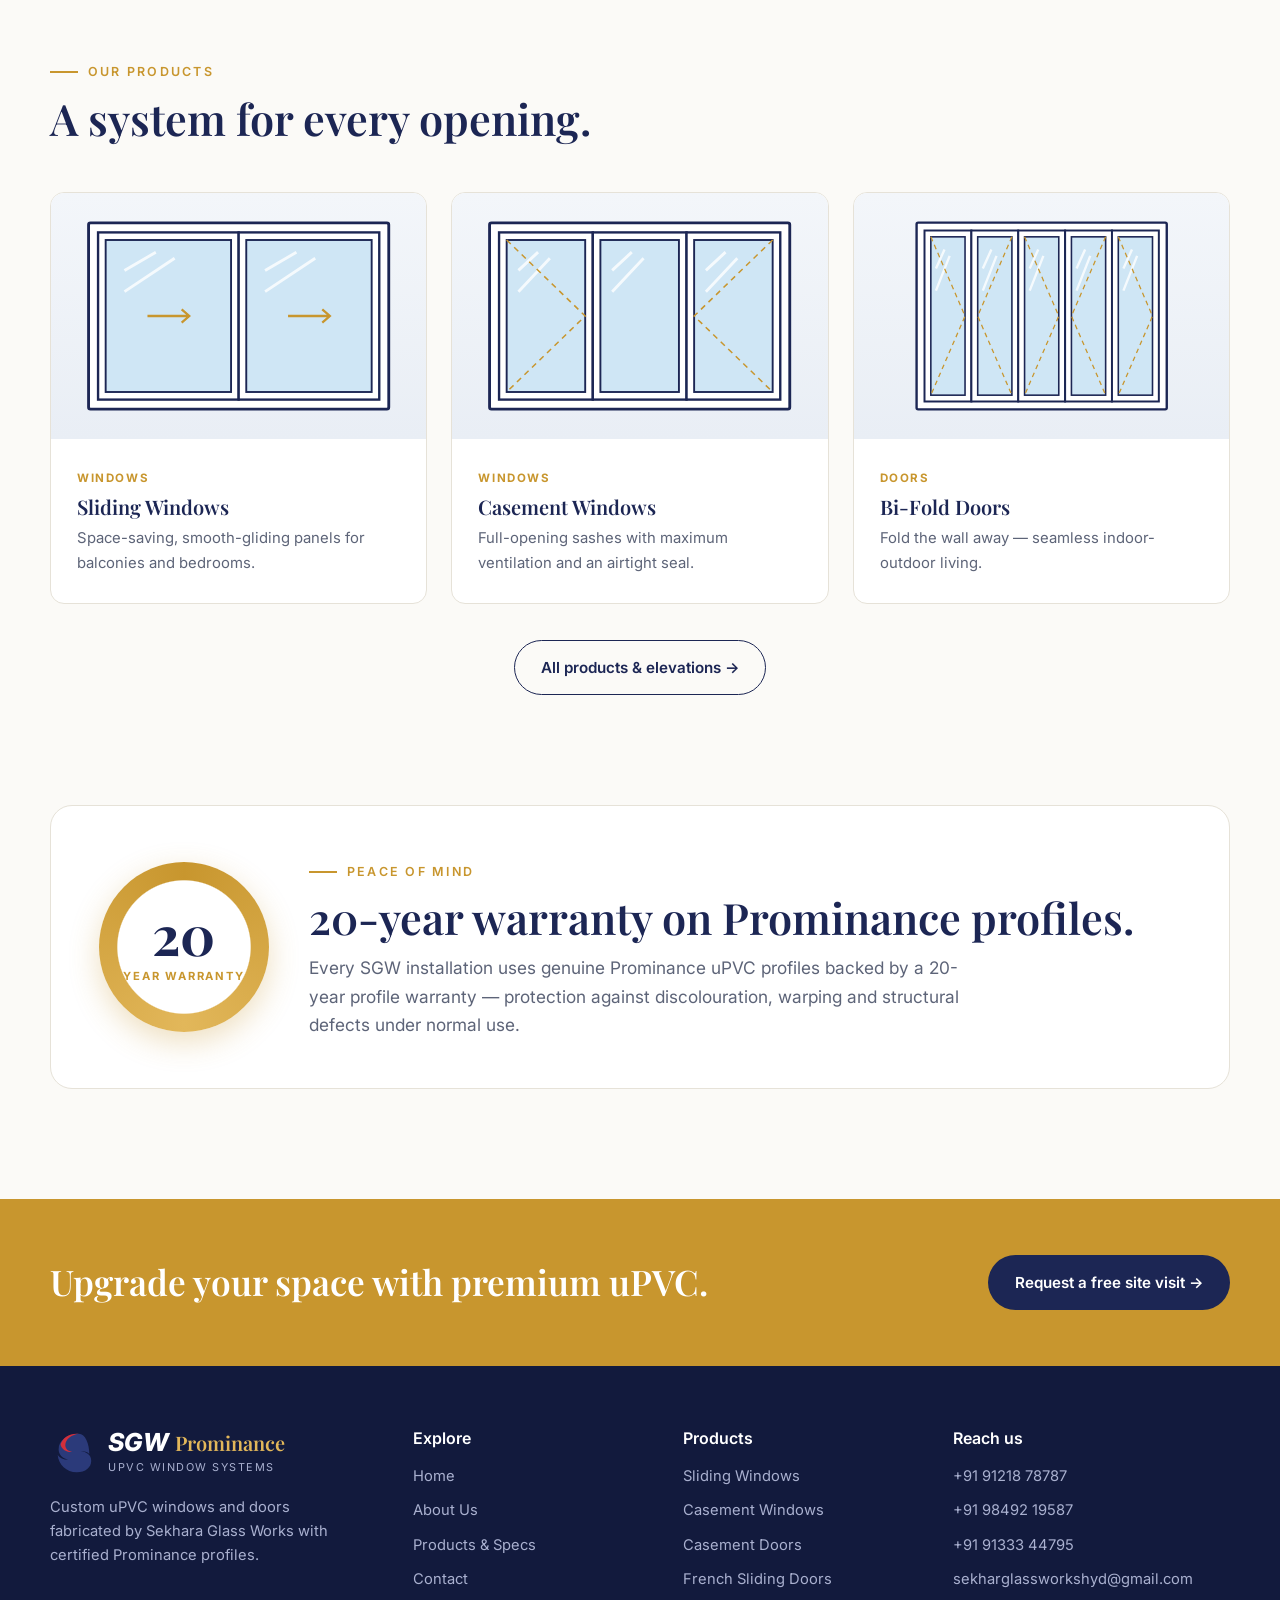
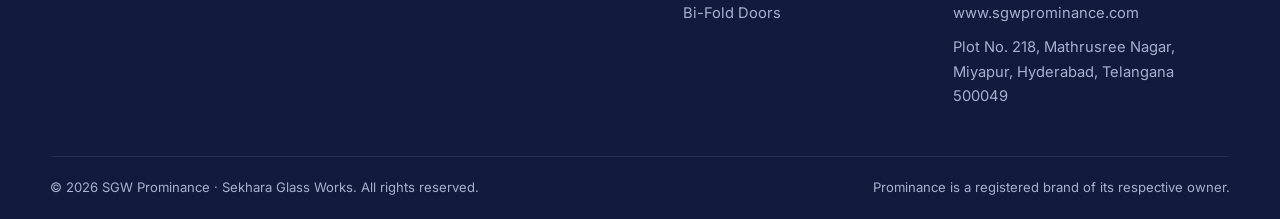
==== commit c29ec87c: "Add interactive Window Lab, live elevation configurator, profile cross-section Co-Authored-By: Claud" ====
--- a/index.html
+++ b/index.html
@@ -14,15 +14,19 @@
 <section class="hero"><div class="wrap">
   <div class="rv">
     <span class="eyebrow">Premium uPVC Windows & Doors</span>
+    <span class="hero-kicker">Try it: open the window and feel the difference.</span>
     <h1>Crafted for <span class="gold">Comfort.</span><br>Built for <span class="gold">Life.</span></h1>
     <p class="lead">Sekhara Glass Works fabricates and installs custom uPVC windows and doors using internationally certified <b>Prominance</b> profiles — engineered for Hyderabad's heat, rain and high-rise winds.</p>
     <div class="cta"><a href="contact.html#quote" class="btn btn-gold">Get a Free Quote →</a><a href="products.html" class="btn btn-line">View Products</a></div>
   </div>
-  <div class="hero-art rv">
-    <div class="sky"><i></i><i></i></div>
-    <div class="hero-win" data-elev="french"></div>
-    <div class="badge fl"><b>20 yrs</b><span>Profile warranty</span></div>
-    <div class="badge badge2 fl2"><b>3000 Pa</b><span>Wind-load rated</span></div>
+  <div class="lab rv" id="lab">
+    <div class="lab-stage"><canvas aria-label="Interactive window: drag the right sash to open it"></canvas><div class="lab-hint">Drag the window open</div></div>
+    <div class="lab-bar">
+      <div class="modes"><button data-mode="heat" class="on">Summer heat</button><button data-mode="rain">Monsoon rain</button><button data-mode="noise">City noise</button></div>
+      <label class="lab-range"><span>Closed</span><input type="range" id="labOpen" min="0" max="100" value="0" aria-label="Open the window"><span>Open</span></label>
+      <div class="meters"><div><span id="m1l">Indoor temp</span><b id="m1">24.0°C</b></div><div><span id="m2l">AC load</span><b id="m2">30%</b></div><div class="m3"><span>Status</span><b id="m3">Sealed by Prominance</b></div></div>
+      <p class="lab-note">Illustrative simulation. Drag the sash or use the slider, and switch the weather.</p>
+    </div>
   </div>
 </div></section>
 
@@ -38,7 +42,7 @@
   <div class="pgrid">
     <a href="about.html" class="pill rv"><span class="num">01</span><h3>About Us</h3><p>Custom uPVC fabrication & installation, powered by Prominance profiles.</p><span class="go">Read more →</span></a>
     <a href="about.html#experience" class="pill rv"><span class="num">02</span><h3>11+ Years Experience</h3><p>A decade of residential & commercial projects across Hyderabad.</p><span class="go">Our journey →</span></a>
-    <a href="products.html" class="pill rv"><span class="num">03</span><h3>Technical Specs & Elevations</h3><p>SKZ · BSI · IFT certified. Wind-load up to 3000 Pa.</p><span class="go">View elevations →</span></a>
+    <a href="products.html#configurator" class="pill rv"><span class="num">03</span><h3>Technical Specs & Elevations</h3><p>SKZ · BSI · IFT certified. Wind-load up to 3000 Pa.</p><span class="go">View elevations →</span></a>
     <a href="about.html#promoters" class="pill rv"><span class="num">04</span><h3>Background of Promoters</h3><p>Hands-on leadership rooted in glass & uPVC craftsmanship.</p><span class="go">Meet the team →</span></a>
     <a href="products.html#warranty" class="pill pill-gold rv"><span class="num">05</span><h3>20-Year Warranty</h3><p>Genuine Prominance profiles, backed for two decades.</p><span class="go">Warranty details →</span></a>
   </div>
@@ -86,5 +90,6 @@
 
 <div id="ftr"></div>
 <script src="assets/main.js"></script>
+<script src="assets/interactive.js"></script>
 </body>
 </html>
--- a/assets/style.css
+++ b/assets/style.css
@@ -248,3 +248,61 @@
 @media (max-width:460px){.pgrid{grid-template-columns:1fr}}
 @media (prefers-reduced-motion:reduce){.fl,.fl2,.hero-art .sky i{animation:none}}
 @media (max-width:600px){.top{font-size:.78rem}.top .wrap span:last-child a:last-child{display:none}}
+
+/* v3 — interactive */
+.hero .wrap{grid-template-columns:.95fr 1.1fr}
+.hero-kicker{display:inline-block;margin-top:14px;font-size:.85rem;color:var(--navy-2);background:#eef0f8;border-radius:999px;padding:6px 14px}
+.lab{background:#fff;border:1px solid var(--line);border-radius:22px;box-shadow:var(--shadow);overflow:hidden}
+.lab-stage{position:relative;aspect-ratio:4/3.3;background:#f6f1e7}
+.lab-stage canvas{width:100%;height:100%;display:block;touch-action:pan-y}
+.lab-hint{position:absolute;left:50%;top:44%;transform:translateX(-50%);background:var(--navy);color:#fff;font-size:.82rem;font-weight:600;padding:8px 14px;border-radius:999px;pointer-events:none;box-shadow:0 8px 20px rgba(28,38,84,.3);animation:nudge 1.6s ease-in-out infinite;transition:opacity .4s}
+.lab-hint::before{content:"\2194";margin-right:8px;color:var(--gold-2)}
+.lab-hint.gone{opacity:0}
+@keyframes nudge{50%{transform:translateX(calc(-50% - 12px))}}
+.lab-bar{padding:18px 20px 20px;display:grid;gap:14px;border-top:1px solid var(--line)}
+.modes{display:flex;gap:8px;flex-wrap:wrap}
+.modes button,.chips button{font:600 .85rem var(--sans);padding:9px 14px;border-radius:999px;border:1.5px solid var(--line);background:var(--bg);color:var(--navy);cursor:pointer;transition:.2s;display:inline-flex;align-items:center;gap:8px}
+.modes button:hover,.chips button:hover{border-color:var(--gold)}
+.modes button.on,.chips button.on{background:var(--navy);border-color:var(--navy);color:#fff}
+.modes button:focus-visible,.chips button:focus-visible,[data-p]:focus-visible,.cfg-view:focus-visible{outline:2px solid var(--gold);outline-offset:2px}
+.lab-range{display:flex;align-items:center;gap:12px;font-size:.78rem;color:var(--muted)}
+.lab-range input{flex:1;padding:0;border:0;background:none;accent-color:var(--gold)}
+.meters{display:grid;grid-template-columns:1fr 1fr 1.4fr;gap:10px}
+.meters div{background:var(--bg);border-radius:12px;padding:10px 12px;min-width:0}
+.meters span{display:block;font-size:.7rem;letter-spacing:.08em;text-transform:uppercase;color:var(--muted)}
+.meters b{font:600 1.15rem/1.3 var(--serif);color:var(--navy);font-variant-numeric:tabular-nums;transition:color .3s}
+.lab.is-open .meters b{color:var(--red)}
+.lab .m3 b{color:var(--gold)}
+.lab-note{font-size:.75rem;color:var(--muted)}
+.cfg{display:grid;grid-template-columns:1.35fr 1fr;gap:28px;align-items:start}
+.cfg-view{position:relative;background:linear-gradient(180deg,#f3f6fa,#e9eef5);border:1px solid var(--line);border-radius:22px;padding:24px;cursor:pointer;min-height:360px;display:grid;place-items:center;position:sticky;top:96px}
+.cfg-view svg{width:100%;max-height:480px}
+.cfg-view .cs{transition:transform .9s cubic-bezier(.6,.05,.25,1)}
+.cfg-tip{position:absolute;top:14px;right:16px;font-size:.75rem;font-weight:600;color:var(--navy);background:#fff;border-radius:999px;padding:5px 12px;box-shadow:0 4px 12px rgba(28,38,84,.1)}
+.cfg-panel{display:grid;gap:18px;background:#fff;border:1px solid var(--line);border-radius:22px;padding:24px}
+.cfg-group{display:grid;gap:8px}
+.cfg-group .lbl,.cfg-group label{font-size:.8rem;font-weight:700;color:var(--navy);letter-spacing:.04em;display:flex;justify-content:space-between}
+.cfg-group output{color:var(--gold);font-variant-numeric:tabular-nums}
+.cfg-group input[type=range]{padding:0;border:0;background:none;accent-color:var(--gold)}
+.chips{display:flex;flex-wrap:wrap;gap:8px}
+.chips.sw i{width:14px;height:14px;border-radius:50%;border:1px solid rgba(0,0,0,.2)}
+.tog{display:flex;align-items:center;gap:10px;font-size:.9rem;font-weight:600;color:var(--navy)}
+.tog input{width:18px;height:18px;accent-color:var(--gold)}
+.cfg-sum{display:grid;grid-template-columns:1fr 1fr;gap:1px;background:var(--line);border:1px solid var(--line);border-radius:12px;overflow:hidden}
+.cfg-sum div{background:var(--bg);padding:10px 12px;min-width:0}
+.cfg-sum span{display:block;font-size:.7rem;letter-spacing:.08em;text-transform:uppercase;color:var(--muted)}
+.cfg-sum b{font-size:.9rem;color:var(--navy)}
+.xsec{display:grid;grid-template-columns:1.2fr 1fr;gap:36px;align-items:center;background:#fff;border:1px solid var(--line);border-radius:22px;padding:clamp(20px,4vw,40px)}
+.xsec svg g{transition:opacity .35s,filter .35s;cursor:pointer}
+.xsec.focus svg g{opacity:.22}
+.xsec.focus svg g.on{opacity:1;filter:drop-shadow(0 0 6px rgba(200,150,46,.9))}
+.xsec ul{list-style:none;display:grid;gap:6px}
+.xsec li{padding:12px 14px;border-radius:12px;border:1px solid transparent;cursor:pointer;transition:.25s}
+.xsec li b{display:block;color:var(--navy)}
+.xsec li span{font-size:.88rem;color:var(--muted)}
+.xsec li.on{border-color:var(--gold);background:#fbf6ea}
+@media (max-width:960px){.cfg,.xsec{grid-template-columns:1fr}.cfg-view{position:relative;top:0;min-height:0}}
+@media (max-width:520px){.meters{grid-template-columns:1fr 1fr}.meters .m3{grid-column:1/-1}.cfg-sum{grid-template-columns:1fr}}
+@media (prefers-reduced-motion:reduce){.lab-hint{animation:none}.cfg-view .cs{transition:none}}
+@media (max-width:960px){.hero .wrap{grid-template-columns:1fr}}
+.lab-hint{white-space:nowrap}
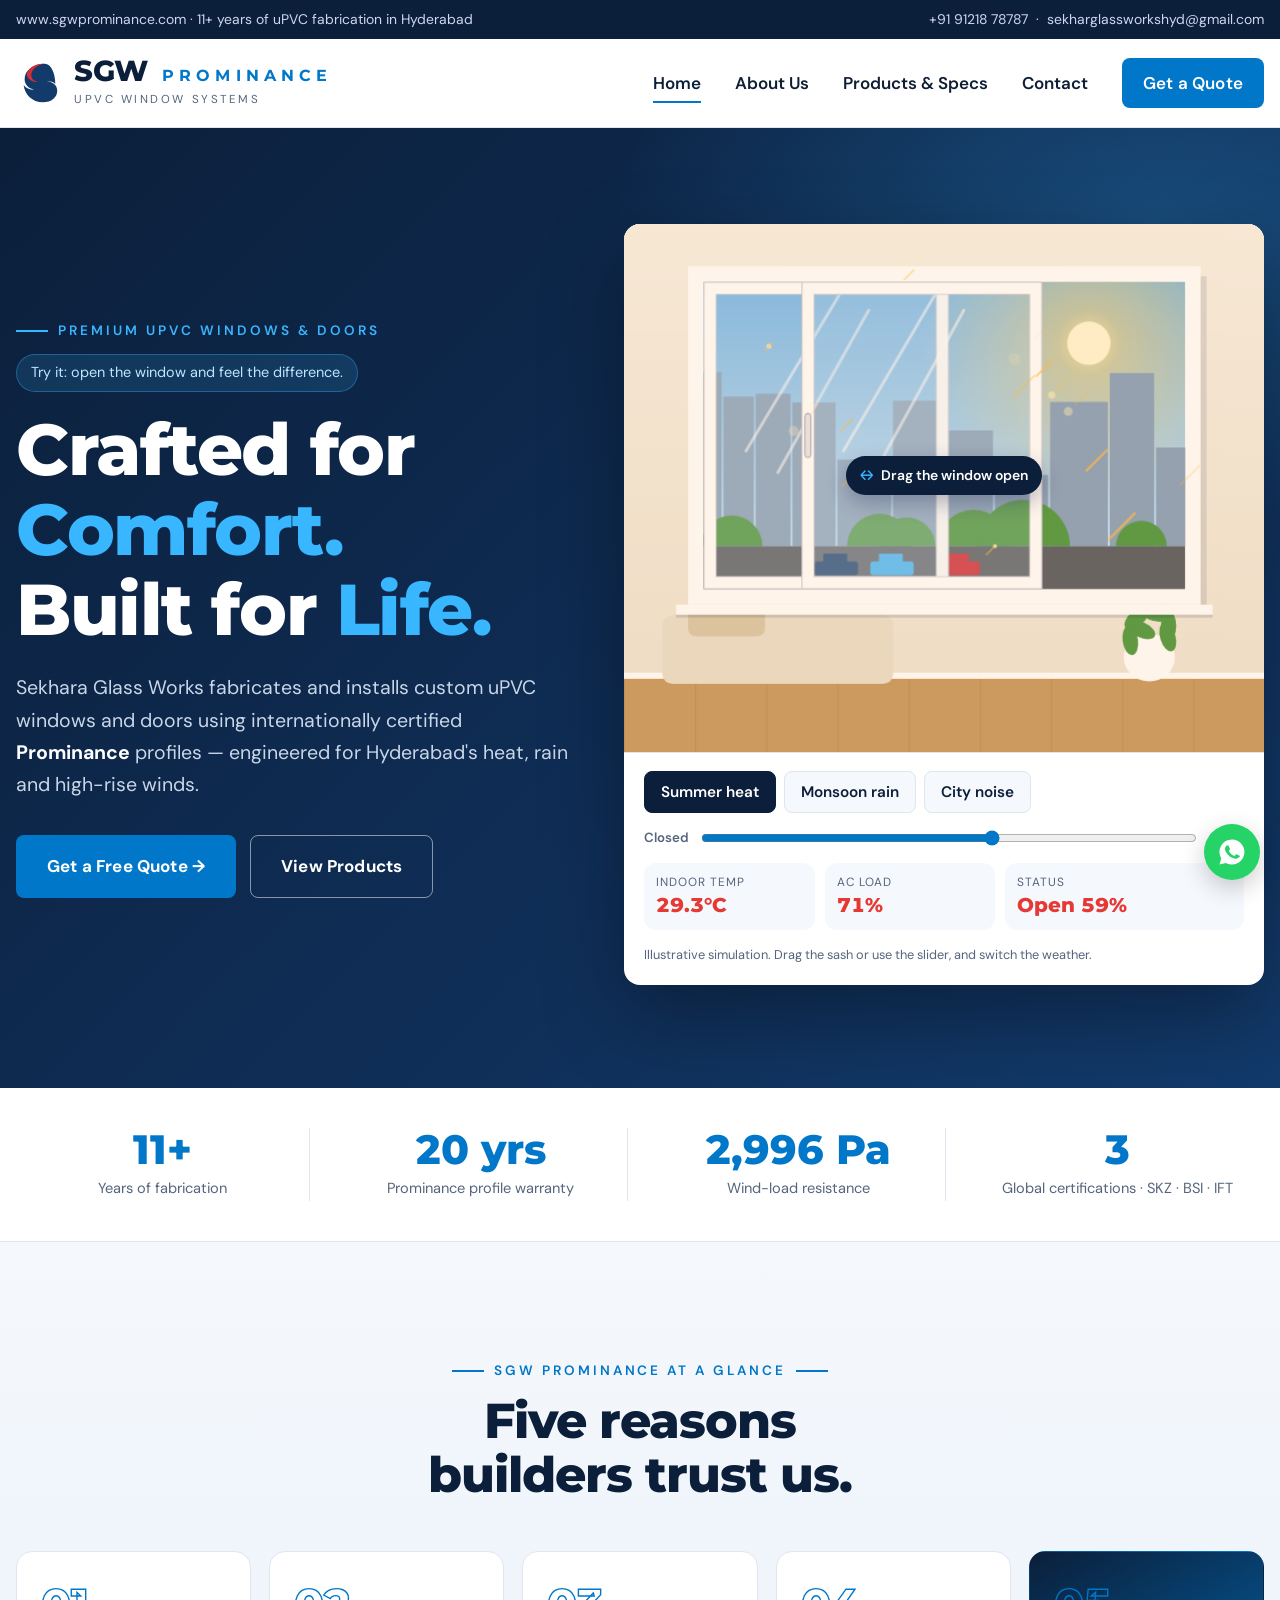
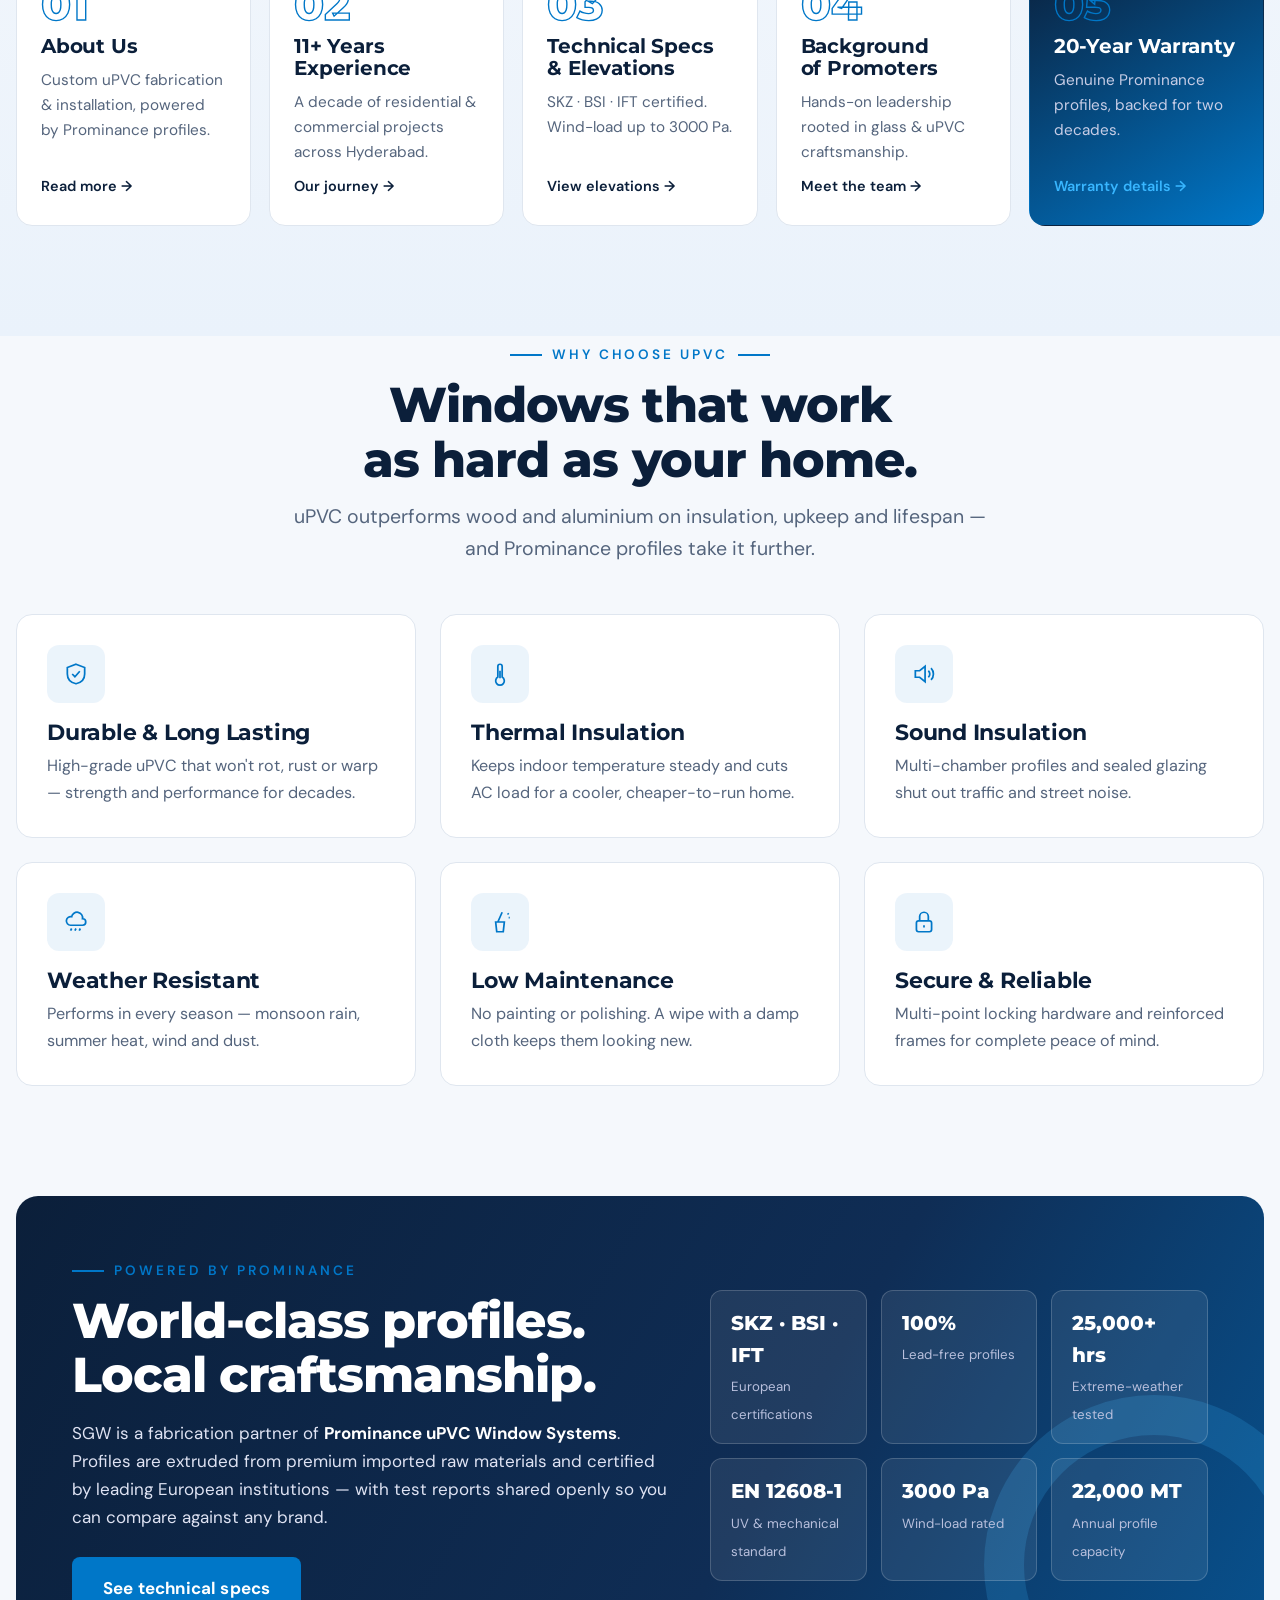
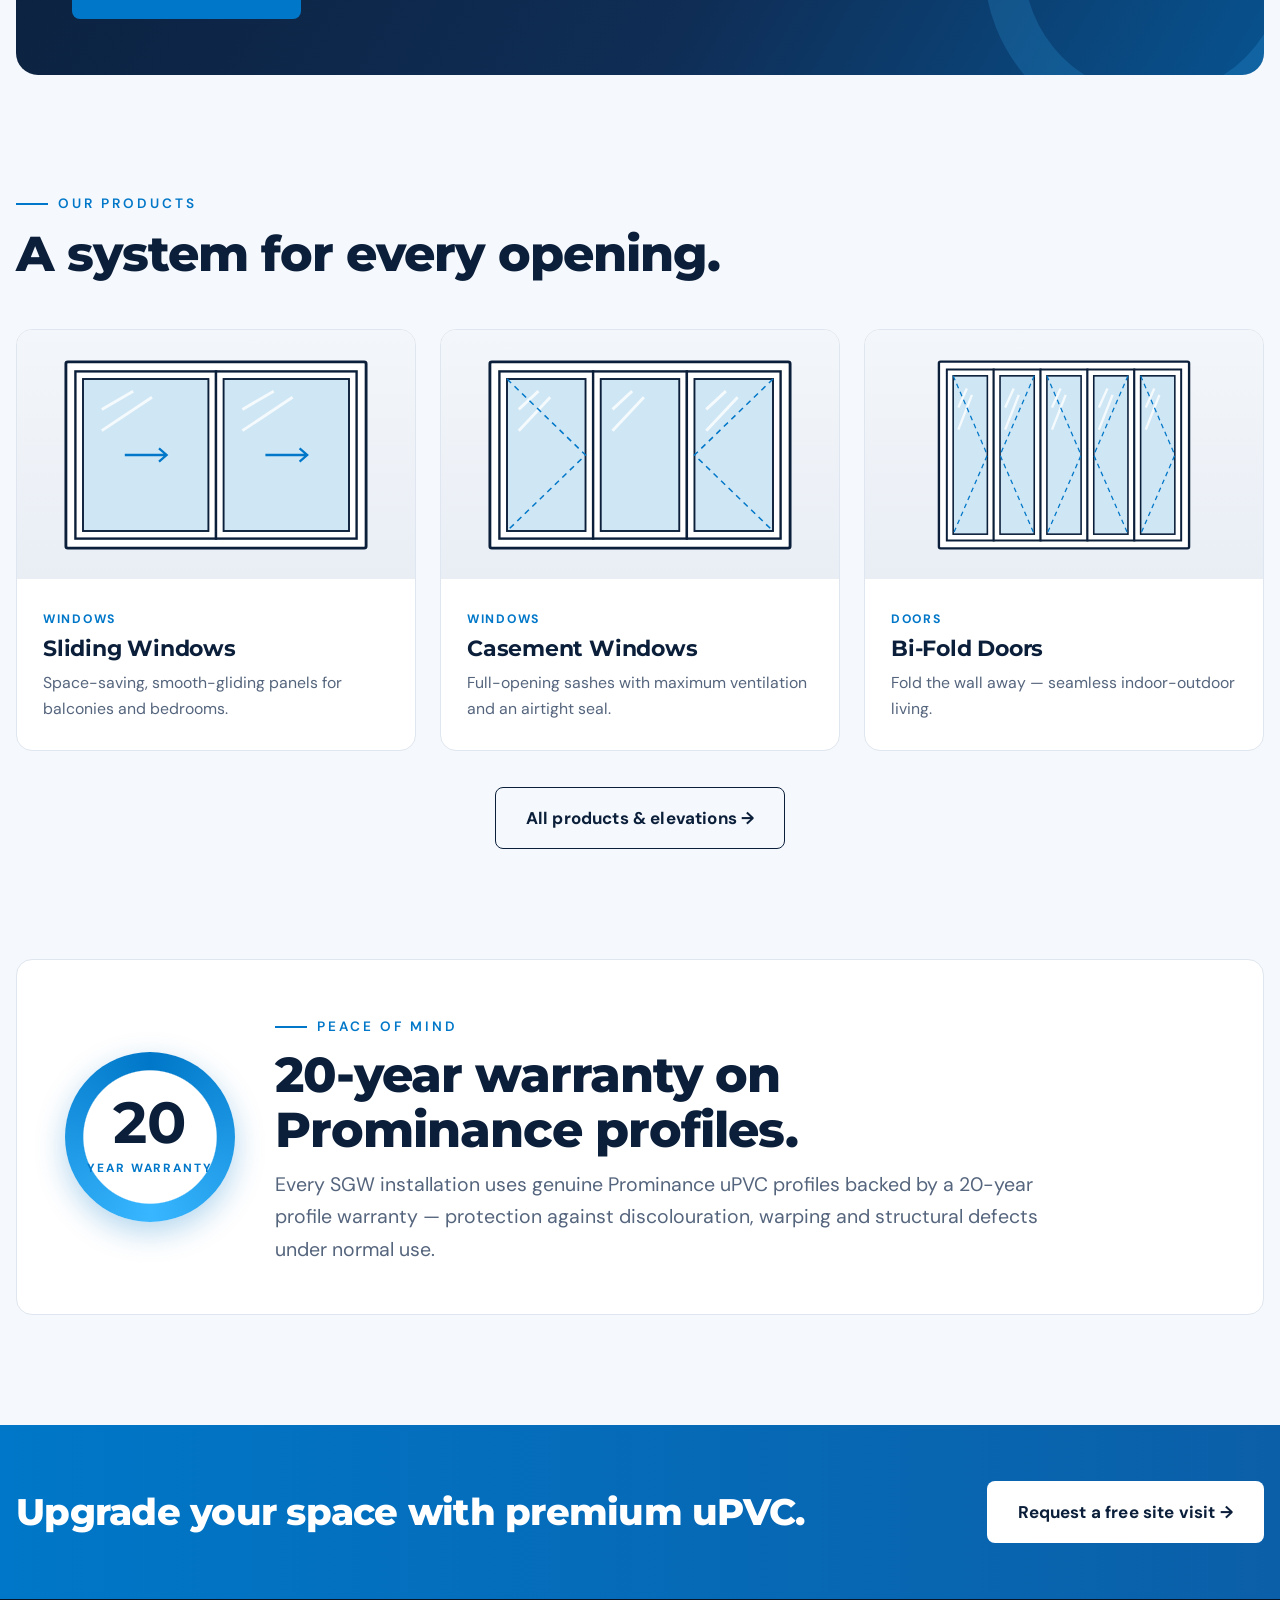
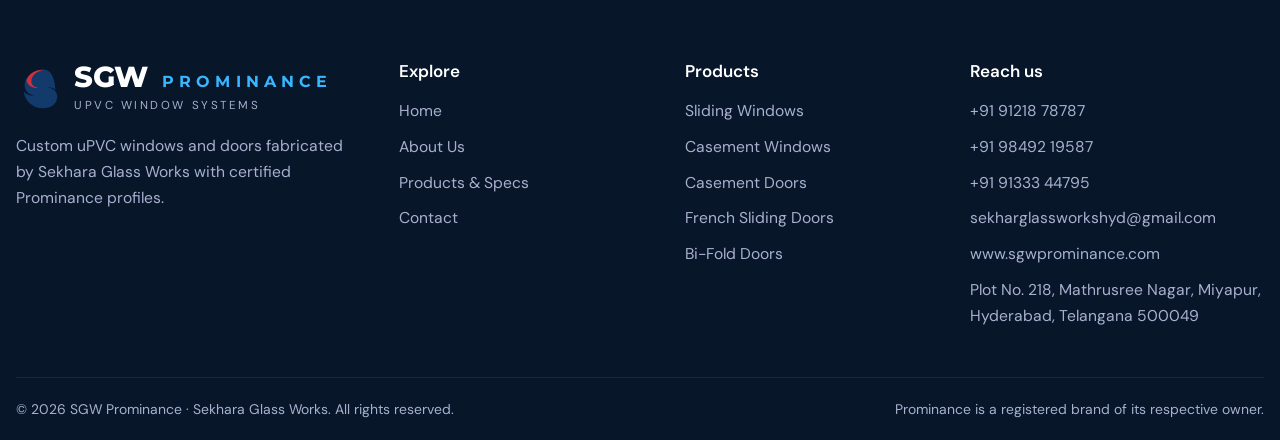
==== commit 9ba77e93: "Restyle: Prominance-inspired navy/blue palette, Montserrat + DM Sans, larger sizing Co-Authored-By: " ====
--- a/index.html
+++ b/index.html
@@ -5,7 +5,7 @@
 <title>SGW Prominance — uPVC Window Systems | uPVC Windows & Doors in Hyderabad</title>
 <meta name="description" content="SGW (Sekhara Glass Works) fabricates premium uPVC windows and doors in Hyderabad with certified Prominance profiles and a 20-year profile warranty.">
 <link rel="preconnect" href="https://fonts.googleapis.com"><link rel="preconnect" href="https://fonts.gstatic.com" crossorigin>
-<link href="https://fonts.googleapis.com/css2?family=Inter:wght@400;500;600;700;800&family=Playfair+Display:wght@500;600;700&display=swap" rel="stylesheet">
+<link href="https://fonts.googleapis.com/css2?family=DM+Sans:opsz,wght@9..40,400;9..40,500;9..40,600;9..40,700&family=Montserrat:wght@600;700;800&display=swap" rel="stylesheet">
 <link rel="stylesheet" href="assets/style.css">
 </head>
 <body data-page="home">
@@ -17,7 +17,7 @@
     <span class="hero-kicker">Try it: open the window and feel the difference.</span>
     <h1>Crafted for <span class="gold">Comfort.</span><br>Built for <span class="gold">Life.</span></h1>
     <p class="lead">Sekhara Glass Works fabricates and installs custom uPVC windows and doors using internationally certified <b>Prominance</b> profiles — engineered for Hyderabad's heat, rain and high-rise winds.</p>
-    <div class="cta"><a href="contact.html#quote" class="btn btn-gold">Get a Free Quote →</a><a href="products.html" class="btn btn-line">View Products</a></div>
+    <div class="cta"><a href="contact.html#quote" class="btn btn-gold">Get a Free Quote →</a><a href="products.html" class="btn btn-white">View Products</a></div>
   </div>
   <div class="lab rv" id="lab">
     <div class="lab-stage"><canvas aria-label="Interactive window: drag the right sash to open it"></canvas><div class="lab-hint">Drag the window open</div></div>
@@ -66,7 +66,7 @@
     <div><span class="eyebrow">Powered by Prominance</span><h2 style="margin:14px 0 16px">World-class profiles. Local craftsmanship.</h2>
       <p>SGW is a fabrication partner of <b style="color:#fff">Prominance uPVC Window Systems</b>. Profiles are extruded from premium imported raw materials and certified by leading European institutions — with test reports shared openly so you can compare against any brand.</p>
       <div class="cta" style="margin-top:26px"><a href="products.html#specs" class="btn btn-gold">See technical specs</a></div></div>
-    <div class="certs"><div class="cert"><b>SKZ</b><span>Germany</span></div><div class="cert"><b>BSI</b><span>United Kingdom</span></div><div class="cert"><b>IFT</b><span>Germany</span></div><div class="cert"><b>3000 Pa</b><span>Wind load rated</span></div></div>
+    <div class="certs"><div class="cert"><b>SKZ · BSI · IFT</b><span>European certifications</span></div><div class="cert"><b>100%</b><span>Lead-free profiles</span></div><div class="cert"><b>25,000+ hrs</b><span>Extreme-weather tested</span></div><div class="cert"><b>EN 12608-1</b><span>UV & mechanical standard</span></div><div class="cert"><b>3000 Pa</b><span>Wind-load rated</span></div><div class="cert"><b>22,000 MT</b><span>Annual profile capacity</span></div></div>
   </div>
 </div></section>
 
--- a/assets/style.css
+++ b/assets/style.css
@@ -1,23 +1,24 @@
 :root{
-  --navy:#1c2654;--navy-2:#2b3a7a;--gold:#c8962e;--gold-2:#e2b75a;--red:#d32f3a;
-  --ink:#1d2233;--muted:#5d6478;--line:#e6e2d8;--bg:#fbfaf7;--card:#ffffff;
-  --radius:14px;--shadow:0 10px 30px rgba(28,38,84,.08);
-  --serif:"Playfair Display",Georgia,serif;--sans:"Inter",system-ui,-apple-system,Segoe UI,Roboto,sans-serif;
+  /* Prominance-inspired: deep navy + engineering blue, crisp sans pairing */
+  --navy:#0b1f3a;--navy-2:#123a6b;--gold:#0077c8;--gold-2:#38b6ff;--red:#e53935;
+  --ink:#0f1e33;--muted:#55657d;--line:#dfe6ef;--bg:#f5f8fc;--card:#ffffff;
+  --radius:16px;--shadow:0 14px 40px rgba(11,31,58,.10);
+  --serif:"Montserrat","Segoe UI",Arial,sans-serif;--sans:"DM Sans",system-ui,-apple-system,Segoe UI,Roboto,sans-serif;
 }
 *{box-sizing:border-box;margin:0;padding:0}
-html{scroll-behavior:smooth}
+html{scroll-behavior:smooth;font-size:106.25%}
 body{font-family:var(--sans);color:var(--ink);background:var(--bg);line-height:1.65;-webkit-font-smoothing:antialiased}
 img,svg{max-width:100%;display:block}
 a{color:inherit;text-decoration:none}
-.wrap{width:min(1180px,100% - 32px);margin-inline:auto}
-h1,h2,h3{font-family:var(--serif);color:var(--navy);line-height:1.15;font-weight:600}
-h1{font-size:clamp(2.3rem,5.2vw,4rem)}
-h2{font-size:clamp(1.8rem,3.6vw,2.7rem)}
-h3{font-size:1.25rem}
+.wrap{width:min(1280px,100% - 32px);margin-inline:auto}
+h1,h2,h3{font-family:var(--serif);color:var(--navy);line-height:1.12;font-weight:800;letter-spacing:-.02em;text-wrap:balance}
+h1{font-size:clamp(2.5rem,5.6vw,4.4rem)}
+h2{font-size:clamp(2rem,3.8vw,3rem)}
+h3{font-size:1.3rem;font-weight:700;letter-spacing:-.01em}
 .gold{color:var(--gold)}
 .eyebrow{font:600 .78rem/1 var(--sans);letter-spacing:.18em;text-transform:uppercase;color:var(--gold);display:inline-flex;align-items:center;gap:10px}
 .eyebrow::before{content:"";width:28px;height:2px;background:var(--gold)}
-.lead{font-size:1.08rem;color:var(--muted);max-width:62ch}
+.lead{font-size:1.15rem;color:var(--muted);max-width:62ch}
 section{padding:clamp(64px,9vw,110px) 0}
 .sec-head{max-width:720px;margin-bottom:48px}
 .sec-head h2{margin:14px 0 14px}
@@ -28,8 +29,8 @@
 .top{background:var(--navy);color:#cfd5ee;font-size:.82rem}
 .top .wrap{display:flex;justify-content:space-between;gap:16px;padding:8px 0;flex-wrap:wrap}
 .top a:hover{color:#fff}
-header.nav{position:sticky;top:0;z-index:50;background:rgba(251,250,247,.92);backdrop-filter:blur(10px);border-bottom:1px solid var(--line)}
-.nav .wrap{display:flex;align-items:center;justify-content:space-between;height:76px}
+header.nav{position:sticky;top:0;z-index:50;background:rgba(255,255,255,.94);backdrop-filter:blur(10px);border-bottom:1px solid var(--line)}
+.nav .wrap{display:flex;align-items:center;justify-content:space-between;height:88px}
 .brand{display:flex;align-items:center;gap:12px}
 .brand-txt b{display:block;font:800 1.55rem/1 var(--sans);letter-spacing:.02em;color:var(--navy-2);font-style:italic}
 .brand-txt small{display:block;font-size:.68rem;letter-spacing:.14em;text-transform:uppercase;color:var(--muted);margin-top:4px}
@@ -39,9 +40,9 @@
 .menu a::after{content:"";position:absolute;left:0;bottom:0;height:2px;width:0;background:var(--gold);transition:.3s}
 .menu a:hover::after,.menu a.active::after{width:100%}
 .menu a.active{color:var(--navy)}
-.btn{display:inline-flex;align-items:center;gap:10px;padding:14px 26px;border-radius:999px;font-weight:600;font-size:.95rem;transition:.25s;border:1.5px solid transparent;cursor:pointer}
+.btn{display:inline-flex;align-items:center;gap:10px;padding:16px 30px;border-radius:8px;font-weight:700;font-size:1rem;letter-spacing:.01em;transition:.25s;border:1.5px solid transparent;cursor:pointer}
 .btn-gold{background:var(--gold);color:#fff}
-.btn-gold:hover{background:#b3821f;transform:translateY(-2px);box-shadow:0 8px 20px rgba(200,150,46,.35)}
+.btn-gold:hover{background:#005fa3;transform:translateY(-2px);box-shadow:0 10px 24px rgba(0,119,200,.35)}
 .btn-line{border-color:var(--navy);color:var(--navy)}
 .btn-line:hover{background:var(--navy);color:#fff}
 .btn-white{border-color:rgba(255,255,255,.5);color:#fff}
@@ -198,7 +199,7 @@
 }
 @media (max-width:820px){
   .burger{display:block}
-  .menu{position:fixed;inset:76px 0 auto 0;background:var(--bg);flex-direction:column;gap:0;padding:12px 16px 24px;border-bottom:1px solid var(--line);transform:translateY(-130%);transition:.35s;box-shadow:var(--shadow)}
+  .menu{position:fixed;inset:88px 0 auto 0;background:var(--bg);flex-direction:column;gap:0;padding:12px 16px 24px;border-bottom:1px solid var(--line);transform:translateY(-130%);transition:.35s;box-shadow:var(--shadow)}
   .menu.open{transform:none}
   .menu a{width:100%;padding:14px 4px;border-bottom:1px solid var(--line)}
   .menu a::after{display:none}
@@ -306,3 +307,49 @@
 @media (prefers-reduced-motion:reduce){.lab-hint{animation:none}.cfg-view .cs{transition:none}}
 @media (max-width:960px){.hero .wrap{grid-template-columns:1fr}}
 .lab-hint{white-space:nowrap}
+
+/* v4 — Prominance-inspired restyle */
+body{background:var(--bg)}
+.brand-txt b{font:800 1.7rem/1 var(--serif);font-style:normal;color:var(--navy);letter-spacing:-.01em}
+.brand-txt .pm{font:700 .95rem/1 var(--serif);color:var(--gold);letter-spacing:.32em;text-transform:uppercase;margin-left:6px}
+.brand-txt small{letter-spacing:.22em}
+.menu a{font-size:1rem;font-weight:600}
+.eyebrow{font-size:.8rem;letter-spacing:.22em}
+.eyebrow::before,.center .eyebrow::after{background:var(--gold);width:32px}
+.hero{background:radial-gradient(900px 500px at 90% 10%,rgba(56,182,255,.22),transparent 60%),linear-gradient(135deg,#0b1f3a 0%,#0f2d55 55%,#123a6b 100%);color:#c9d6e8}
+.hero h1{color:#fff}
+.hero .gold{color:var(--gold-2)}
+.hero .lead{color:#c9d6e8}.hero .lead b{color:#fff}
+.hero .eyebrow{color:var(--gold-2)}.hero .eyebrow::before{background:var(--gold-2)}
+.hero-kicker{background:rgba(56,182,255,.14);color:#bfe6ff;border:1px solid rgba(56,182,255,.35)}
+.hero::before{display:none}
+.lab{border:0;box-shadow:0 30px 80px rgba(0,0,0,.35)}
+.strip{background:#fff;color:var(--ink);border-bottom:1px solid var(--line)}
+.strip .stat{border-color:var(--line)}
+.strip .stat b{color:var(--gold);font-weight:800}
+.strip .stat span{color:var(--muted)}
+.stat b,.badge b,.seal b,.pill .num,.meters b,.tl b{font-family:var(--serif)}
+.meters b{font-weight:800}
+.card,.prod,.pill,.cfg-panel,.xsec,.warranty,.lab{border-radius:var(--radius)}
+.ico{border-radius:12px;background:rgba(0,119,200,.08);border:0}
+.power{background:linear-gradient(120deg,#0b1f3a,#0f2d55 60%,#0077c8 140%)}
+.power::after{border-color:rgba(56,182,255,.18)}
+.certs{display:grid;grid-template-columns:repeat(auto-fit,minmax(150px,1fr))}
+.cert b{font-family:var(--serif);font-weight:800}
+.seal{background:radial-gradient(circle,#fff 55%,transparent 56%),conic-gradient(#0077c8,#38b6ff,#0077c8);box-shadow:0 10px 30px rgba(0,119,200,.3)}
+.ticks li::before{background-color:var(--gold)}
+.pill .num{-webkit-text-stroke:1.4px var(--gold);font-weight:800}
+.pill-gold{background:linear-gradient(150deg,#0b1f3a,#0077c8)}
+.pills{background:linear-gradient(180deg,var(--bg),#eaf2fb)}
+.pillars{background:linear-gradient(180deg,var(--bg),#eaf2fb)}
+.band{background:linear-gradient(90deg,#0077c8,#0b5fa8)}
+.band .btn{background:#fff;color:var(--navy)}
+.band .btn:hover{background:var(--navy);color:#fff}
+footer{background:#071629}
+.xsec li.on{background:#eef6fd}
+.banner{background:linear-gradient(135deg,#0b1f3a,#123a6b)}
+.banner::after{border-color:rgba(56,182,255,.35);background:linear-gradient(90deg,transparent 49%,rgba(56,182,255,.35) 49%,rgba(56,182,255,.35) 51%,transparent 51%)}
+.modes button,.chips button{border-radius:8px;font-size:.9rem;padding:10px 16px}
+.lab.is-open .meters b{color:var(--red)}
+input:focus,select:focus,textarea:focus{box-shadow:0 0 0 3px rgba(0,119,200,.15)}
+.avatar{color:var(--gold-2)}
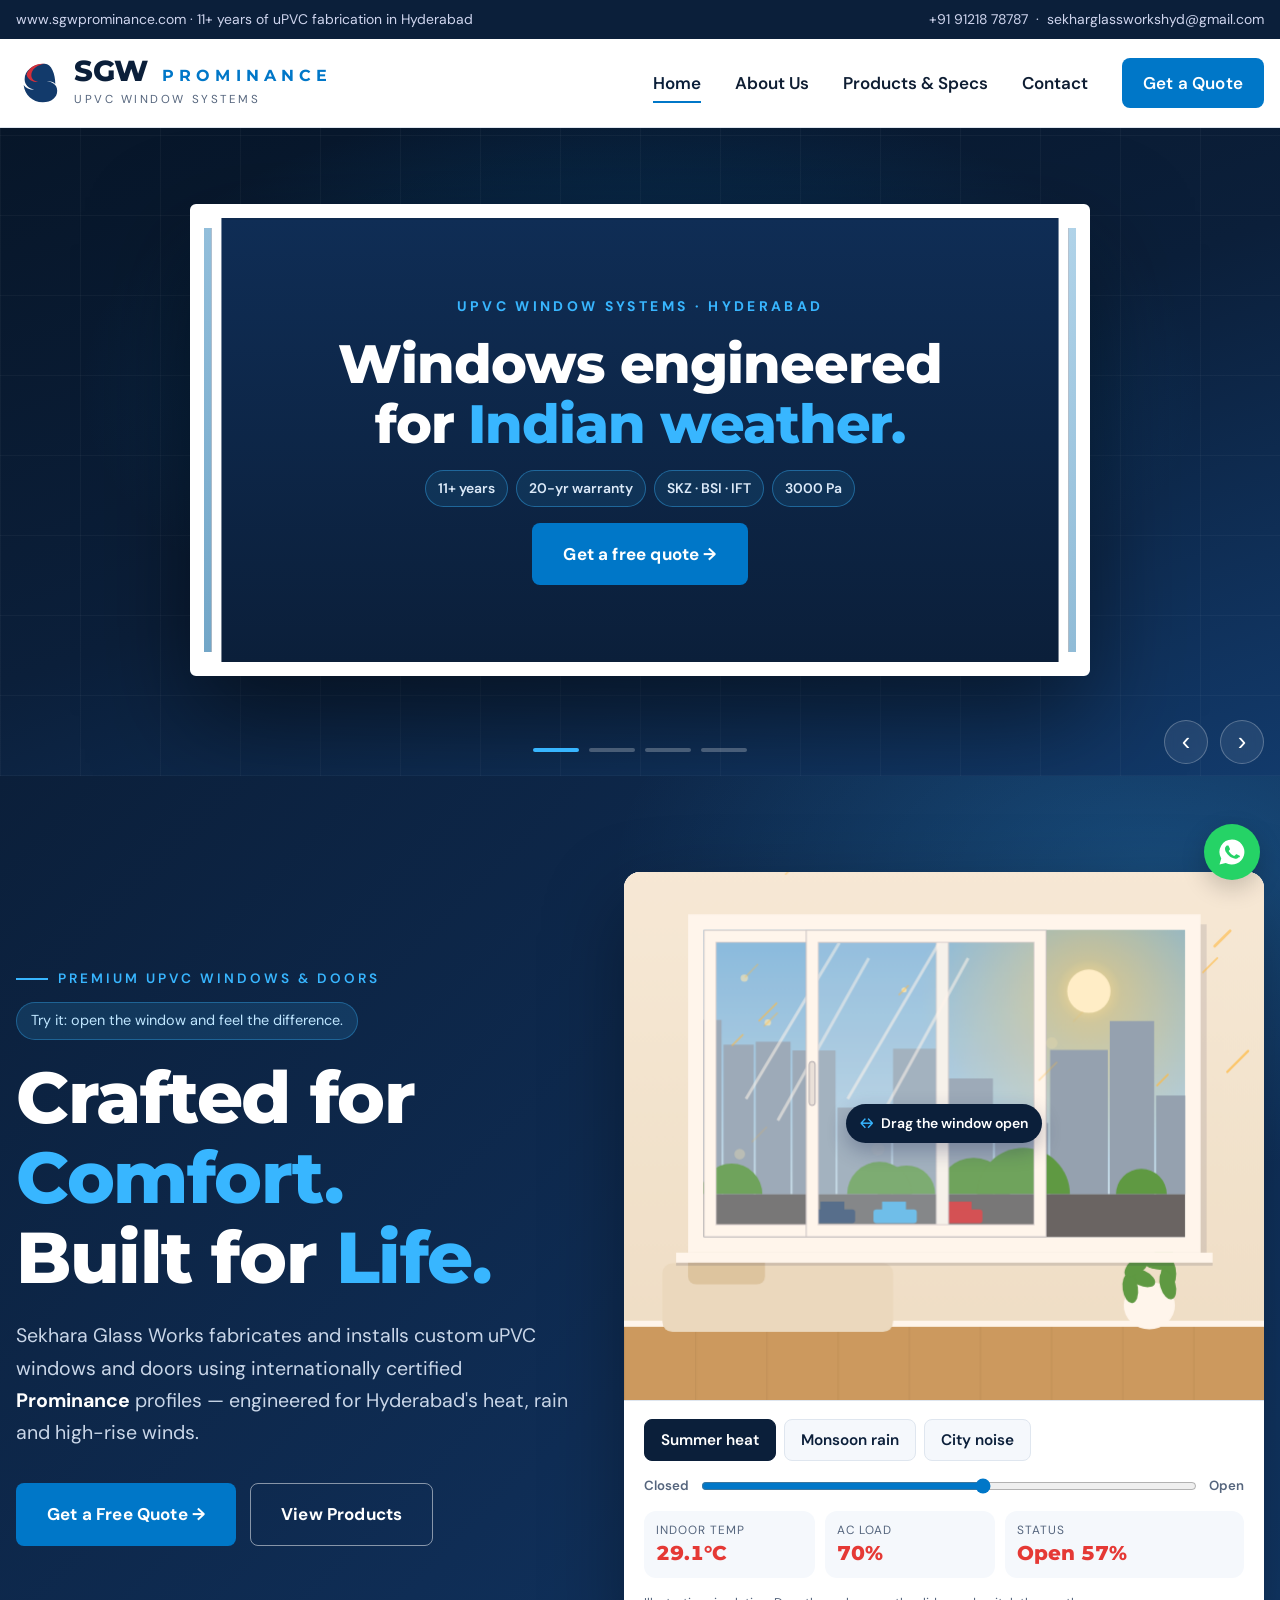
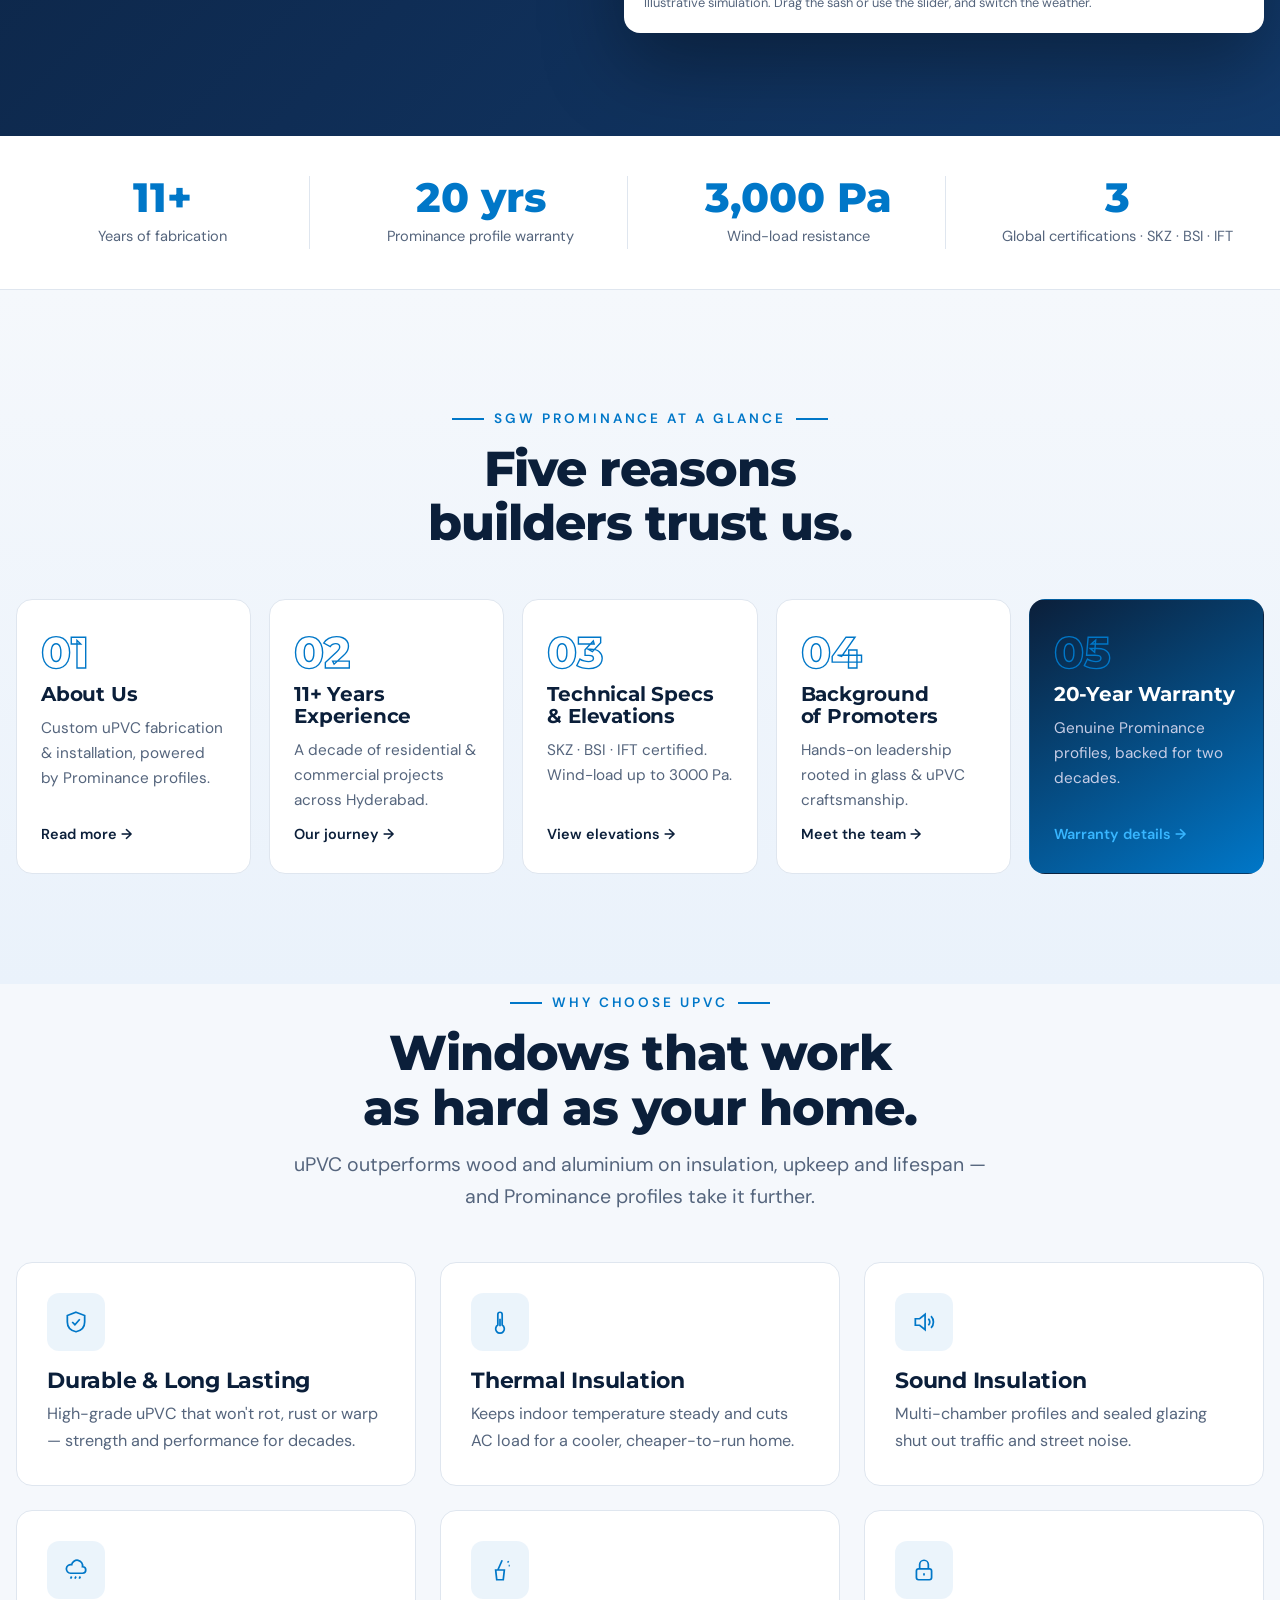
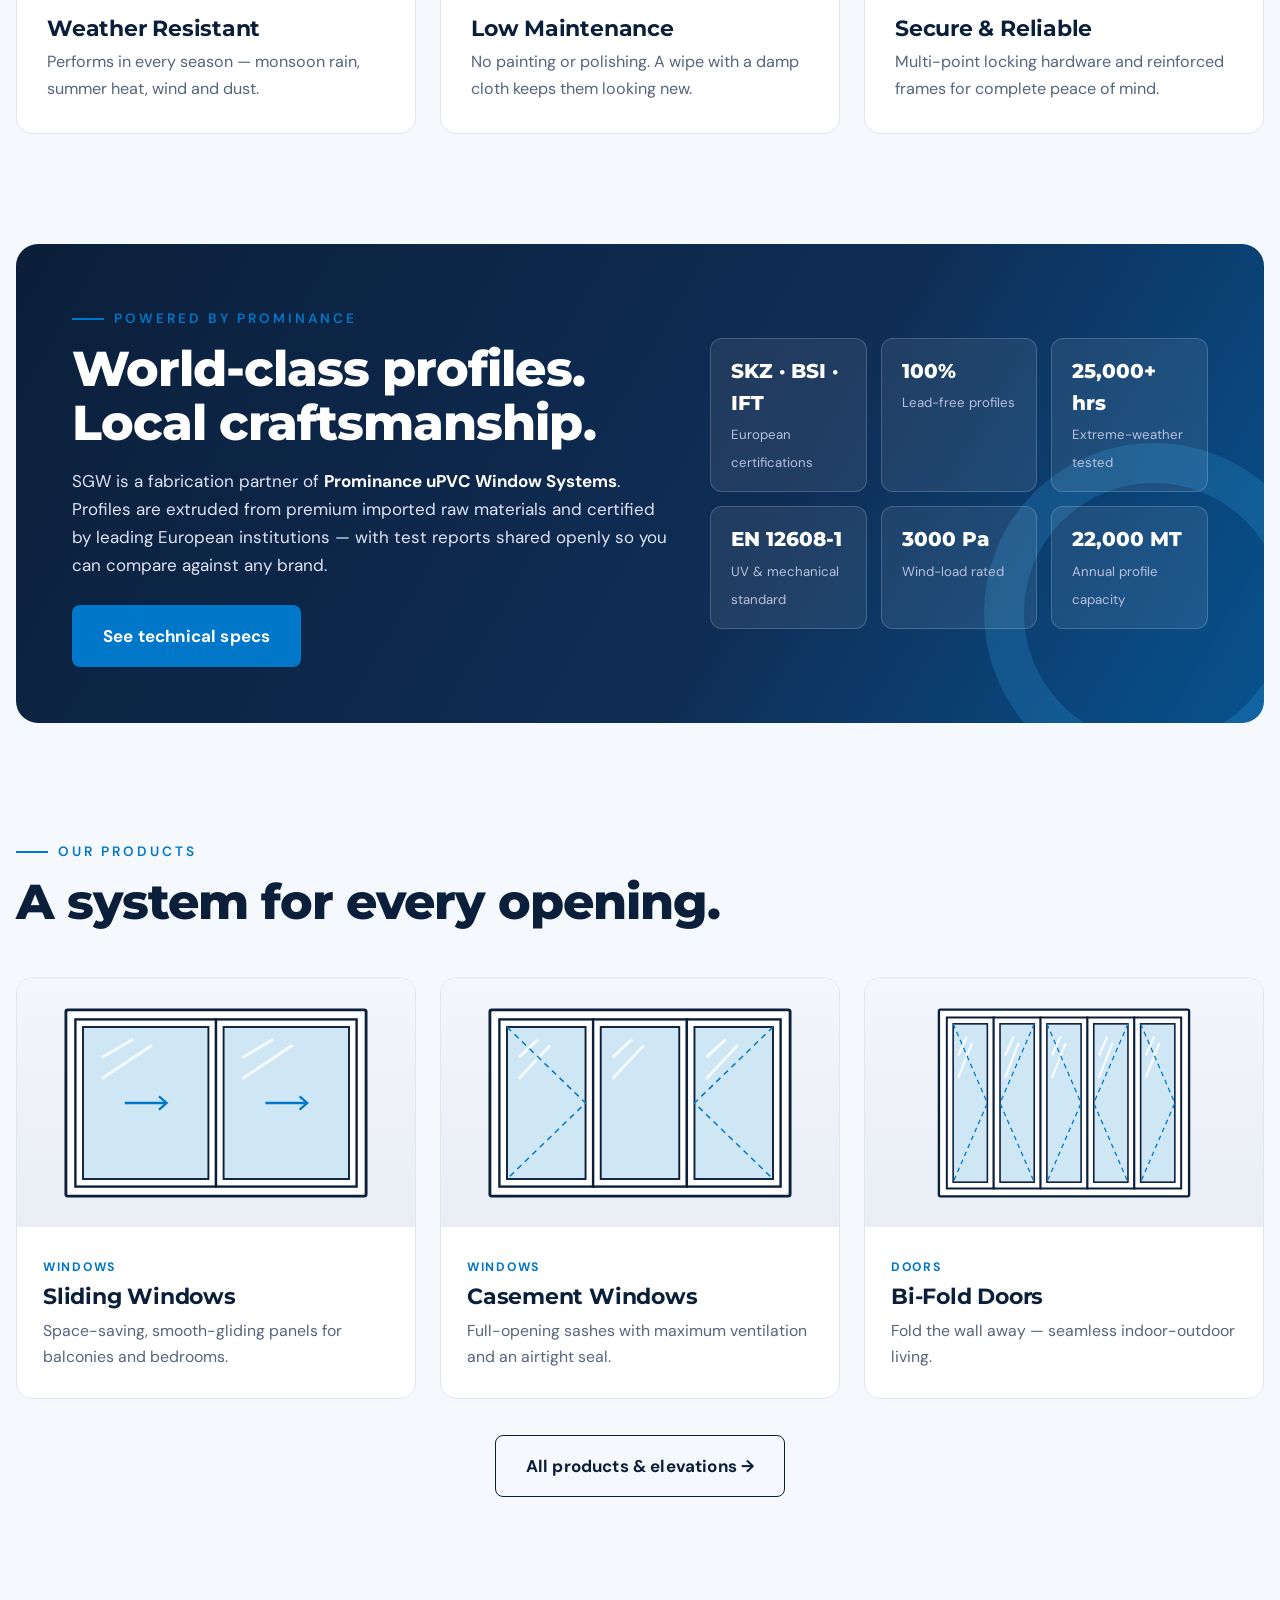
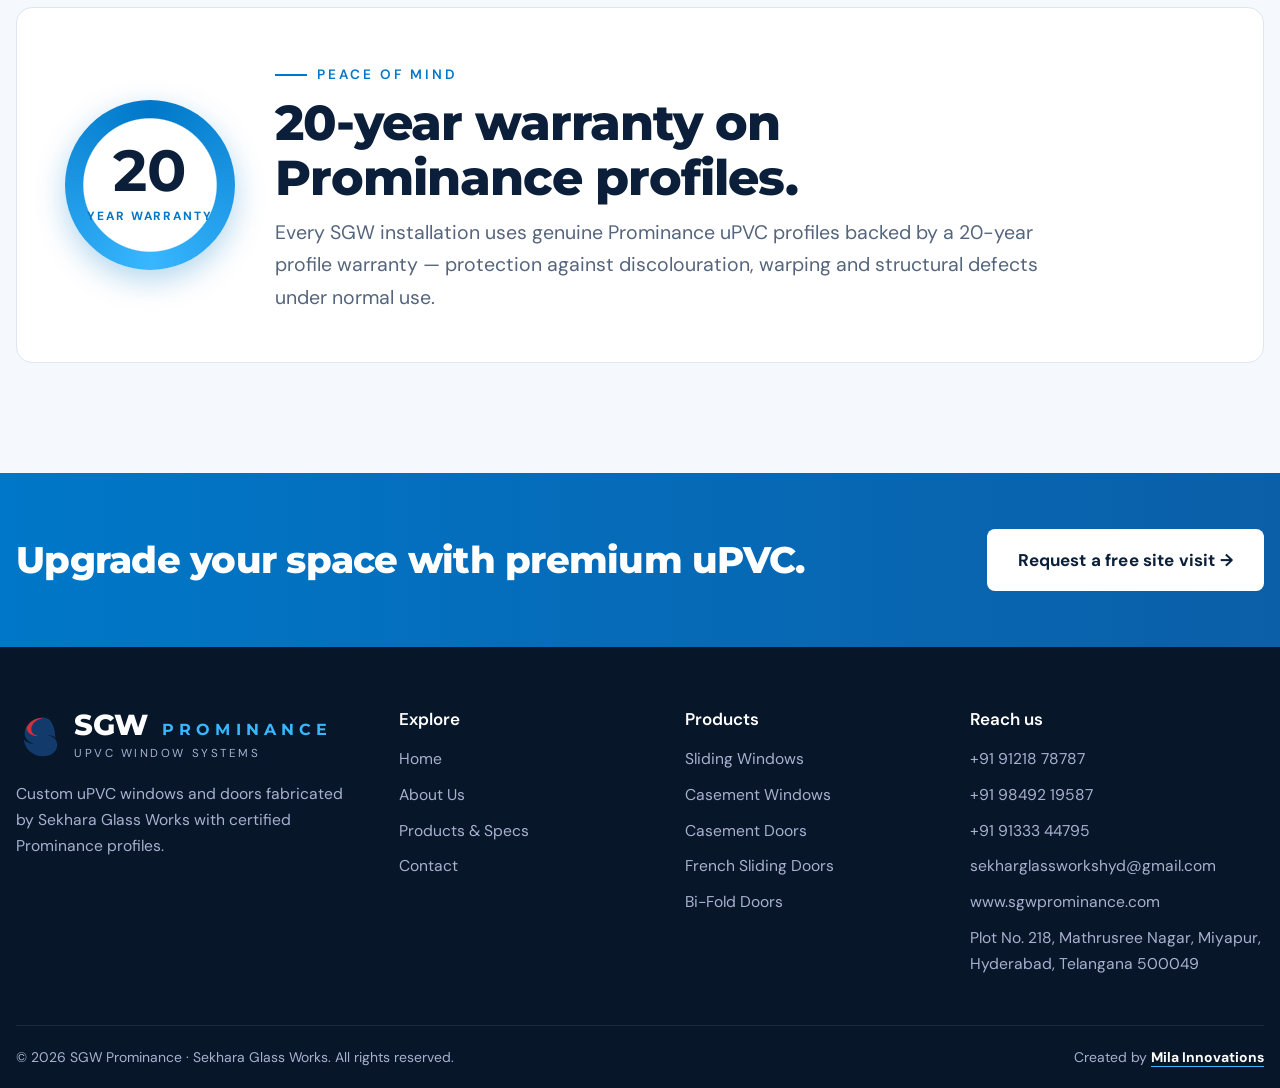
==== commit 8737ff88: "Home slider: intro graphic + 3 editable banner posts Co-Authored-By: Claude Opus 5.5 <noreply@anthro" ====
--- a/index.html
+++ b/index.html
@@ -10,6 +10,8 @@
 </head>
 <body data-page="home">
 <div id="hdr"></div>
+
+<section class="slider" id="slider" tabindex="0" aria-roledescription="carousel" aria-label="SGW Prominance highlights"></section>
 
 <section class="hero"><div class="wrap">
   <div class="rv">
@@ -90,6 +92,8 @@
 
 <div id="ftr"></div>
 <script src="assets/main.js"></script>
+<script src="assets/banners.js"></script>
+<script src="assets/carousel.js"></script>
 <script src="assets/interactive.js"></script>
 </body>
 </html>
--- a/assets/style.css
+++ b/assets/style.css
@@ -353,3 +353,76 @@
 .lab.is-open .meters b{color:var(--red)}
 input:focus,select:focus,textarea:focus{box-shadow:0 0 0 3px rgba(0,119,200,.15)}
 .avatar{color:var(--gold-2)}
+.copy .credit{color:#fff;font-weight:700;border-bottom:1px solid var(--gold-2)}.copy .credit:hover{color:var(--gold-2)}
+
+/* v5 — home slider: intro graphic + banner posts */
+.slider{position:relative;overflow:hidden;background:#071629;color:#c9d6e8;outline:0}
+.slider .track{display:flex;transition:transform .9s cubic-bezier(.7,0,.2,1)}
+.slide{flex:0 0 100%;min-height:clamp(520px,72vh,720px);position:relative;display:grid;align-items:center;overflow:hidden}
+.sl-arrow{position:absolute;top:50%;transform:translateY(-50%);width:52px;height:52px;border-radius:50%;border:1px solid rgba(255,255,255,.25);background:rgba(255,255,255,.08);color:#fff;font-size:1.8rem;line-height:1;cursor:pointer;z-index:3;transition:.25s;backdrop-filter:blur(6px)}
+.sl-arrow:hover{background:var(--gold);border-color:var(--gold)}
+.sl-arrow.prev{left:max(16px,env(safe-area-inset-left,0px))}.sl-arrow.next{right:max(16px,env(safe-area-inset-right,0px))}
+.sl-dots{position:absolute;left:0;right:0;bottom:24px;display:flex;justify-content:center;gap:10px;z-index:3}
+.sl-dots button{width:46px;height:4px;border:0;padding:0;border-radius:4px;background:rgba(255,255,255,.25);cursor:pointer;overflow:hidden}
+.sl-dots button i{display:block;height:100%;width:0;background:var(--gold-2)}
+.sl-dots button.on i{animation:prog var(--dur,6000ms) linear forwards}
+.slider.paused .sl-dots button.on i{animation-play-state:paused}
+@keyframes prog{to{width:100%}}
+.sl-arrow:focus-visible,.sl-dots button:focus-visible{outline:2px solid var(--gold-2);outline-offset:3px}
+
+/* intro graphic */
+.s-intro{background:radial-gradient(800px 420px at 50% 40%,rgba(0,119,200,.35),transparent 70%),linear-gradient(160deg,#071629,#0b1f3a 50%,#123a6b)}
+.intro-glow{position:absolute;inset:0;background:repeating-linear-gradient(90deg,rgba(255,255,255,.035) 0 1px,transparent 1px 80px),repeating-linear-gradient(0deg,rgba(255,255,255,.035) 0 1px,transparent 1px 80px)}
+.intro-stage{position:relative;display:grid;place-items:center;padding:48px 16px 72px}
+.intro-win{position:relative;width:min(900px,100%);aspect-ratio:16/8.4;border:clamp(8px,1.4vw,14px) solid #fff;border-radius:6px;box-shadow:0 40px 100px rgba(0,0,0,.5),inset 0 0 0 2px rgba(11,31,58,.2);background:linear-gradient(180deg,#0f2d55,#0b1f3a);overflow:hidden}
+.intro-win .pane{position:absolute;top:0;bottom:0;width:50%;display:grid;place-items:center;background:linear-gradient(135deg,rgba(190,225,245,.92),rgba(140,200,235,.8));border:clamp(6px,1vw,10px) solid #fff;z-index:2;transition:transform 1.3s cubic-bezier(.7,0,.2,1) .9s}
+.intro-win .pane::after{content:"";position:absolute;inset:12% 55% 40% 12%;background:linear-gradient(120deg,rgba(255,255,255,.7),transparent 60%);transform:skewX(-20deg)}
+.intro-win .pane.l{left:0}.intro-win .pane.r{right:0}
+.intro-win .pane span{font:800 clamp(1.6rem,6vw,4.6rem)/1 var(--serif);color:var(--navy);letter-spacing:-.02em;position:relative;z-index:1}
+.intro-win .pane.r span{font-size:clamp(.9rem,3vw,2.2rem);letter-spacing:.3em;color:var(--gold)}
+.intro-reveal{position:absolute;inset:0;display:grid;place-content:center;justify-items:center;text-align:center;gap:16px;padding:20px;opacity:0;transform:scale(.96);transition:opacity .8s 1.7s,transform .8s 1.7s}
+.intro-reveal small{font-size:.82rem;letter-spacing:.24em;text-transform:uppercase;color:var(--gold-2);font-weight:700}
+.intro-reveal h2{color:#fff;font-size:clamp(1.6rem,4.2vw,3.2rem)}
+.intro-reveal h2 em{font-style:normal;color:var(--gold-2)}
+.intro-chips{display:flex;flex-wrap:wrap;justify-content:center;gap:8px}
+.intro-chips span{font-size:.82rem;font-weight:600;color:#dbe9f8;border:1px solid rgba(56,182,255,.4);background:rgba(56,182,255,.1);border-radius:999px;padding:6px 12px}
+.s-intro.active .pane.l{transform:translateX(-96%)}
+.s-intro.active .pane.r{transform:translateX(96%)}
+.s-intro.active .intro-reveal{opacity:1;transform:none}
+
+/* banner posts */
+.s-banner{background:radial-gradient(700px 420px at 80% 50%,rgba(56,182,255,.22),transparent 70%),linear-gradient(120deg,#0b1f3a,#0f2d55 60%,#0077c8 150%)}
+.bn-grid{display:grid;grid-template-columns:1.05fr 1fr;gap:56px;align-items:center;padding-block:64px 84px;position:relative;z-index:1}
+.bn-copy{display:grid;gap:18px;justify-items:start;min-width:0}
+.bn-copy .eyebrow{color:var(--gold-2)}.bn-copy .eyebrow::before{background:var(--gold-2)}
+.bn-copy h2{color:#fff;font-size:clamp(2rem,4.6vw,3.6rem)}
+.bn-copy h2 em{font-style:normal;color:var(--gold-2)}
+.bn-copy p{font-size:1.12rem;max-width:46ch;color:#c9d6e8}
+.bn-copy > *{opacity:0;transform:translateY(22px);transition:opacity .7s,transform .7s}
+.s-banner.active .bn-copy > *{opacity:1;transform:none}
+.s-banner.active .bn-copy > *:nth-child(2){transition-delay:.12s}.s-banner.active .bn-copy > *:nth-child(3){transition-delay:.24s}.s-banner.active .bn-copy > *:nth-child(4){transition-delay:.36s}
+.bn-slot{display:grid;place-items:center;min-width:0;opacity:0;transform:translateX(40px) scale(.97);transition:opacity .9s .2s,transform .9s .2s}
+.s-banner.active .bn-slot{opacity:1;transform:none}
+.bn-post{position:relative;width:min(460px,100%);aspect-ratio:1;border-radius:18px;overflow:hidden;box-shadow:0 30px 80px rgba(0,0,0,.45);border:6px solid #fff;display:grid;place-items:center}
+.bn-post::before{content:"";position:absolute;inset:-20px;background:var(--img) center/cover;filter:blur(22px) brightness(.8)}
+.bn-post img{position:relative;max-width:100%;max-height:100%;object-fit:contain}
+.bn-elev{width:min(480px,100%);background:#fff;border-radius:18px;padding:28px;box-shadow:0 30px 80px rgba(0,0,0,.45)}
+.bn-elev svg{width:100%;height:auto}
+.bn-seal{width:min(300px,70vw);aspect-ratio:1;border-radius:50%;display:grid;place-items:center;text-align:center;background:radial-gradient(circle,#fff 56%,transparent 57%),conic-gradient(#0077c8,#38b6ff,#0077c8);box-shadow:0 30px 80px rgba(0,0,0,.45)}
+.bn-seal b{display:block;font:800 clamp(4rem,10vw,6.5rem)/1 var(--serif);color:var(--navy)}
+.bn-seal span{font-size:.85rem;font-weight:700;letter-spacing:.2em;text-transform:uppercase;color:var(--gold)}
+.s-banner.active .bn-seal{animation:spin-in 1.2s cubic-bezier(.2,.8,.2,1)}
+@keyframes spin-in{from{transform:rotate(-25deg) scale(.85)}}
+.s-banner.full .bn-full{position:absolute;inset:0;width:100%;height:100%;object-fit:cover}
+.s-banner.full::after{content:"";position:absolute;inset:0;background:linear-gradient(90deg,rgba(7,22,41,.85),rgba(7,22,41,.2))}
+.s-banner.full .bn-grid{z-index:2;grid-template-columns:1fr}
+@media (max-width:860px){
+  .bn-grid{grid-template-columns:1fr;gap:32px;padding-block:48px 80px;text-align:left}
+  .bn-post,.bn-elev{width:min(360px,100%)}
+  .sl-arrow{display:none}
+}
+@media (prefers-reduced-motion:reduce){.slider .track,.intro-win .pane,.intro-reveal,.bn-copy > *,.bn-slot{transition:none}.s-banner.active .bn-seal{animation:none}}
+.slider{padding:0}
+.sl-arrow{top:auto;bottom:12px;transform:none;width:44px;height:44px;font-size:1.5rem}
+.sl-arrow.prev{left:auto;right:calc(max(16px,env(safe-area-inset-right,0px)) + 56px)}
+@media (max-width:600px){.intro-win{aspect-ratio:4/5}.intro-reveal{gap:12px}}
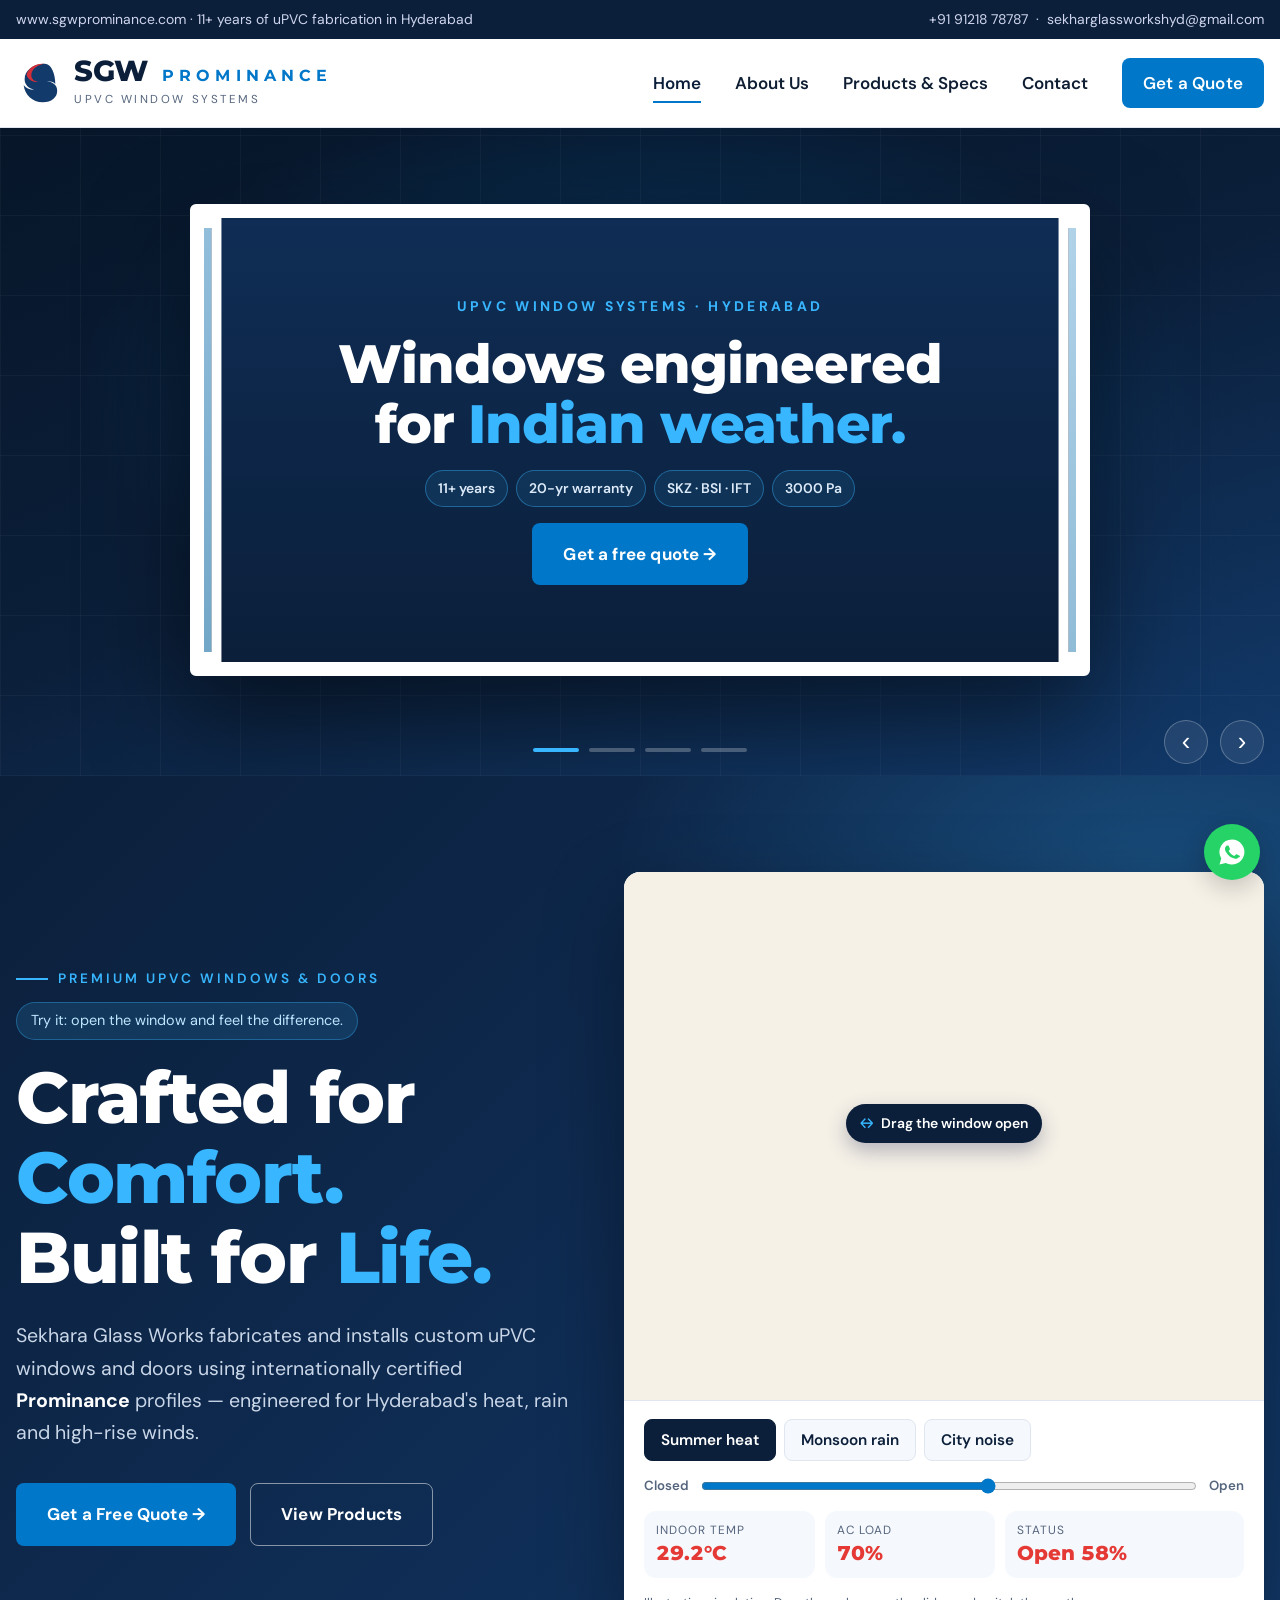
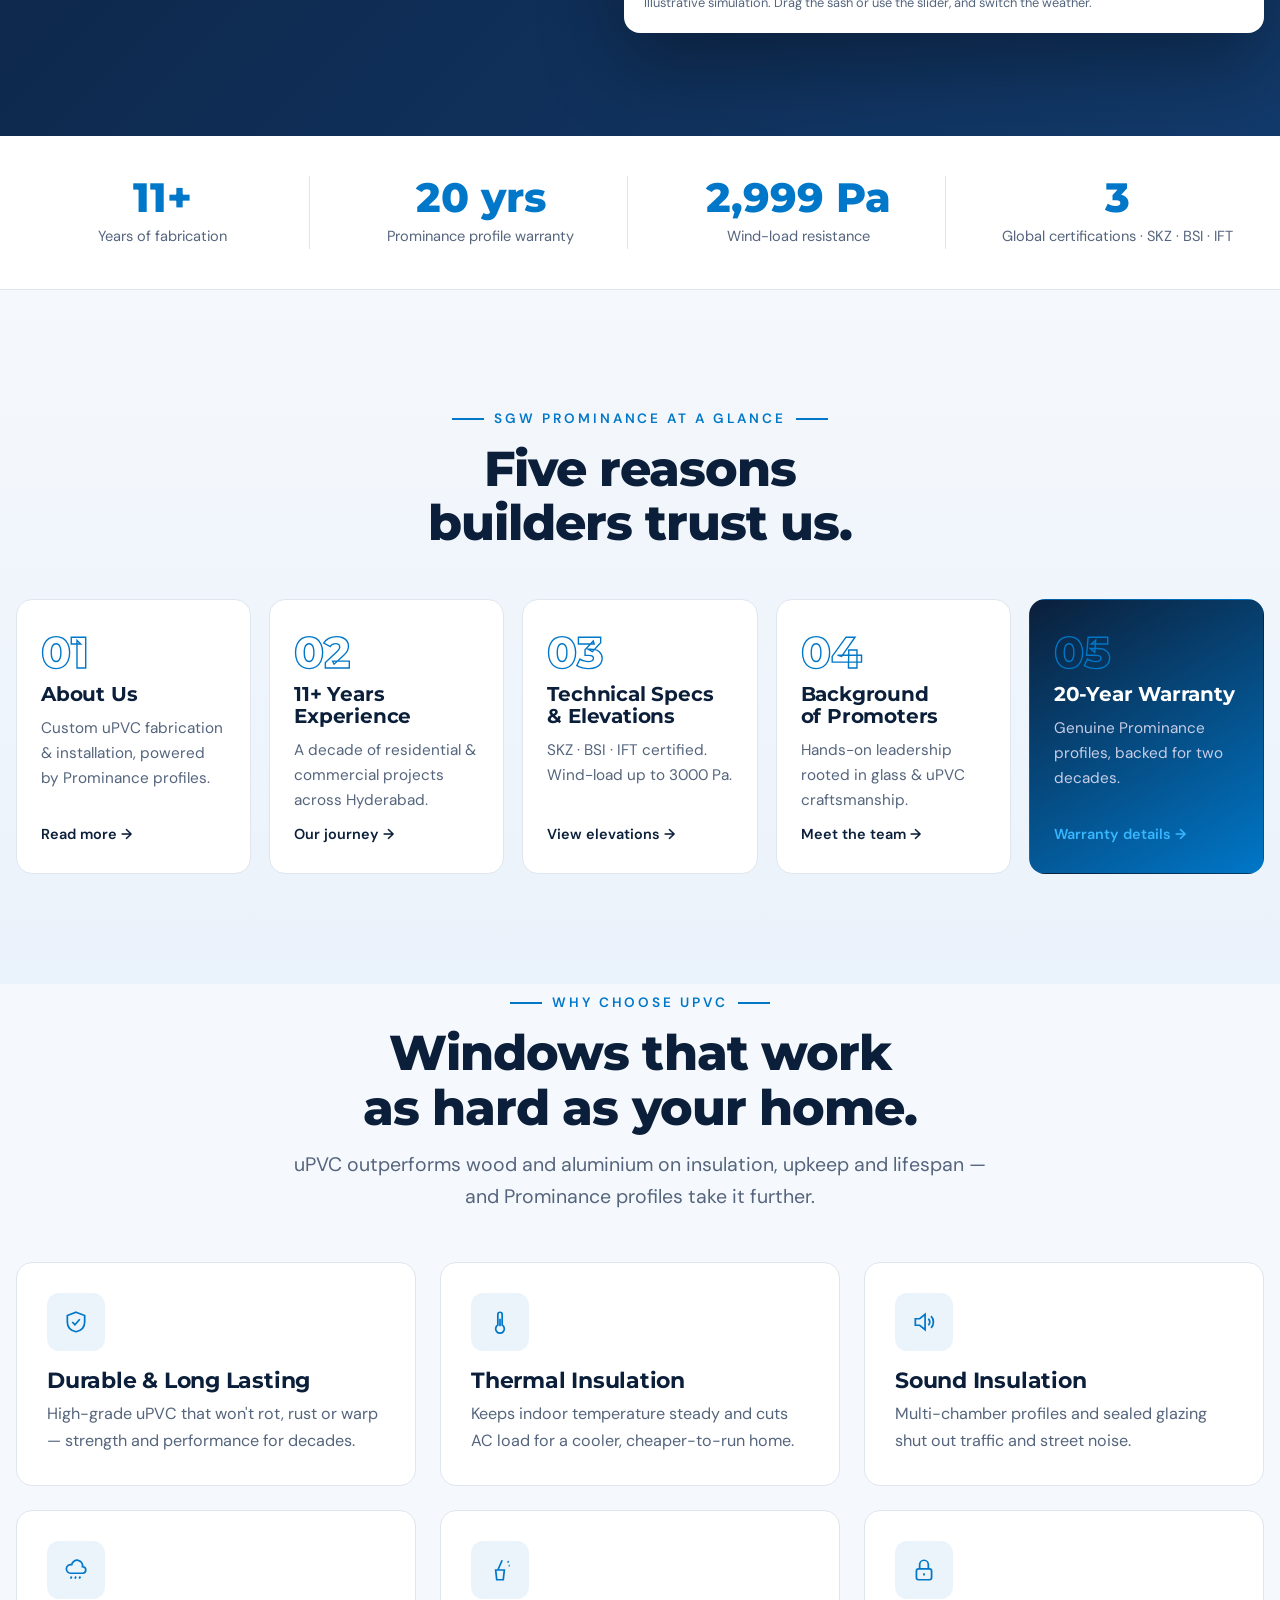
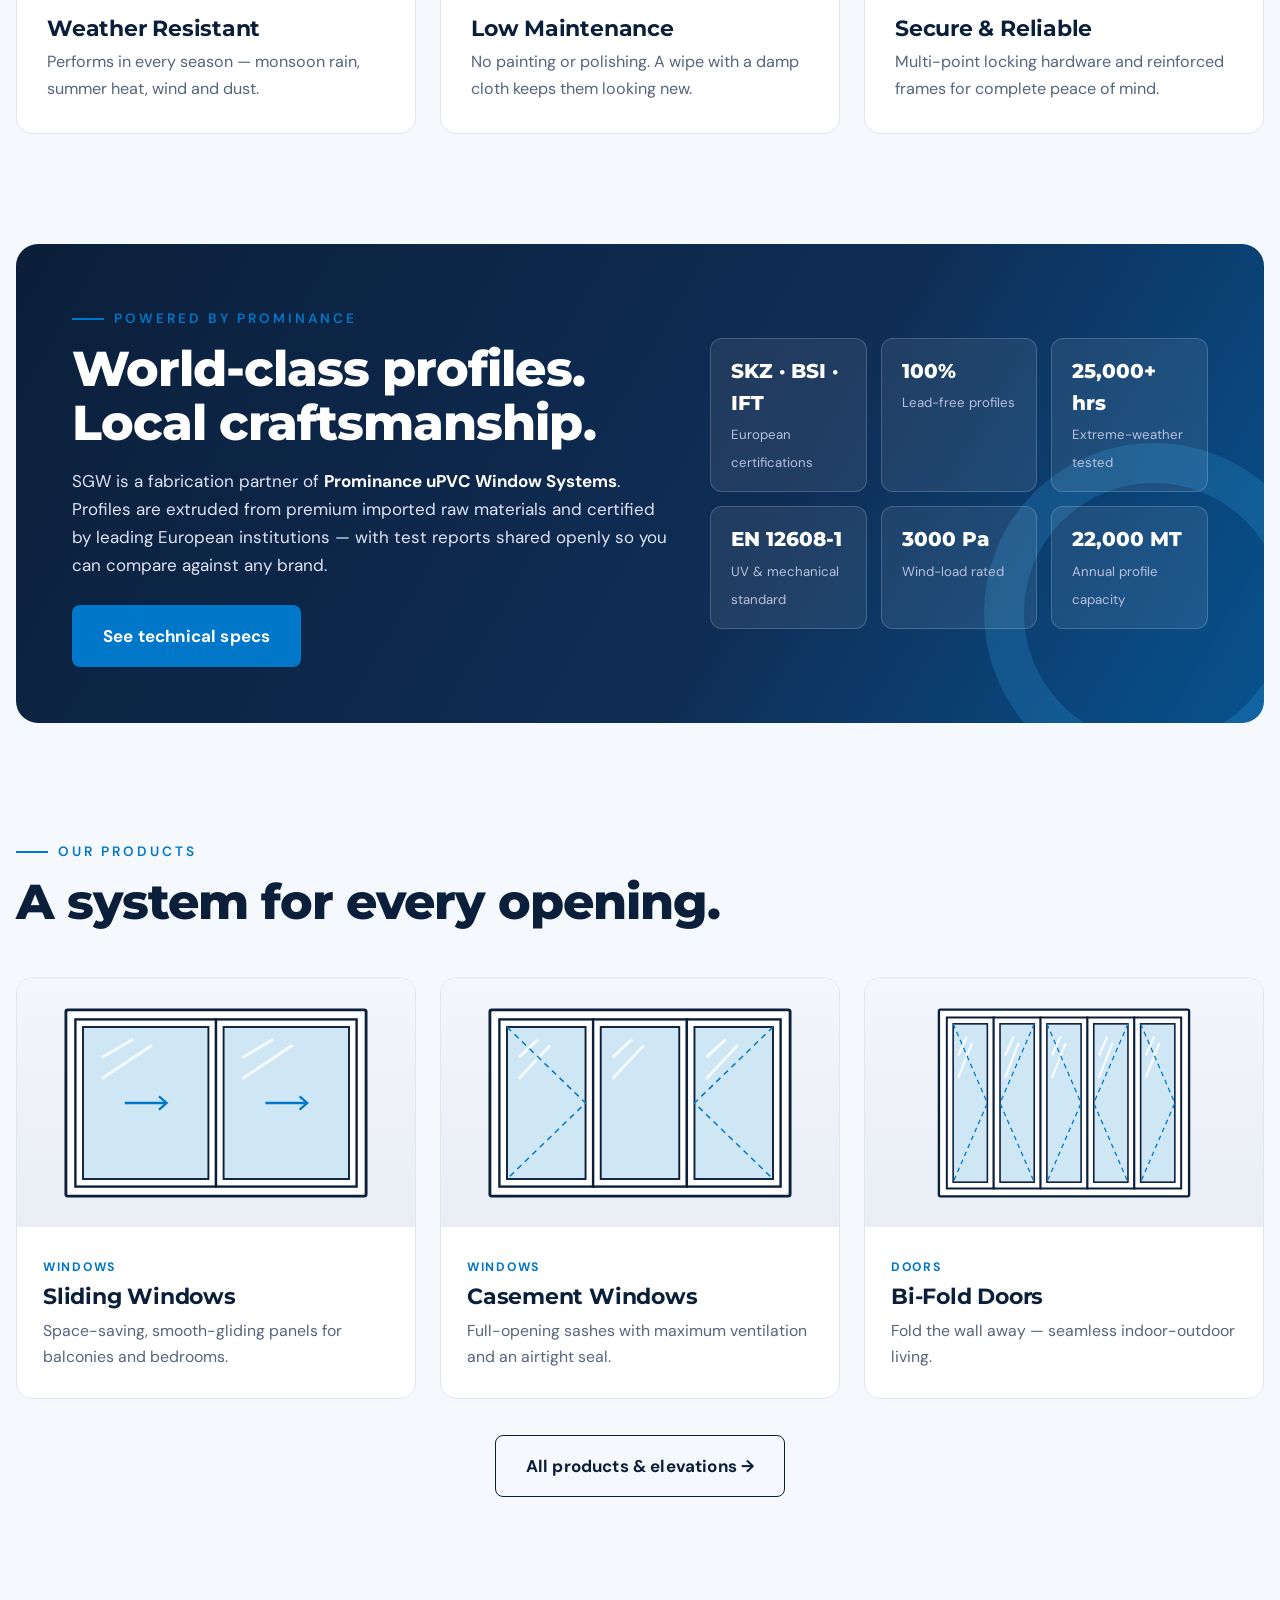
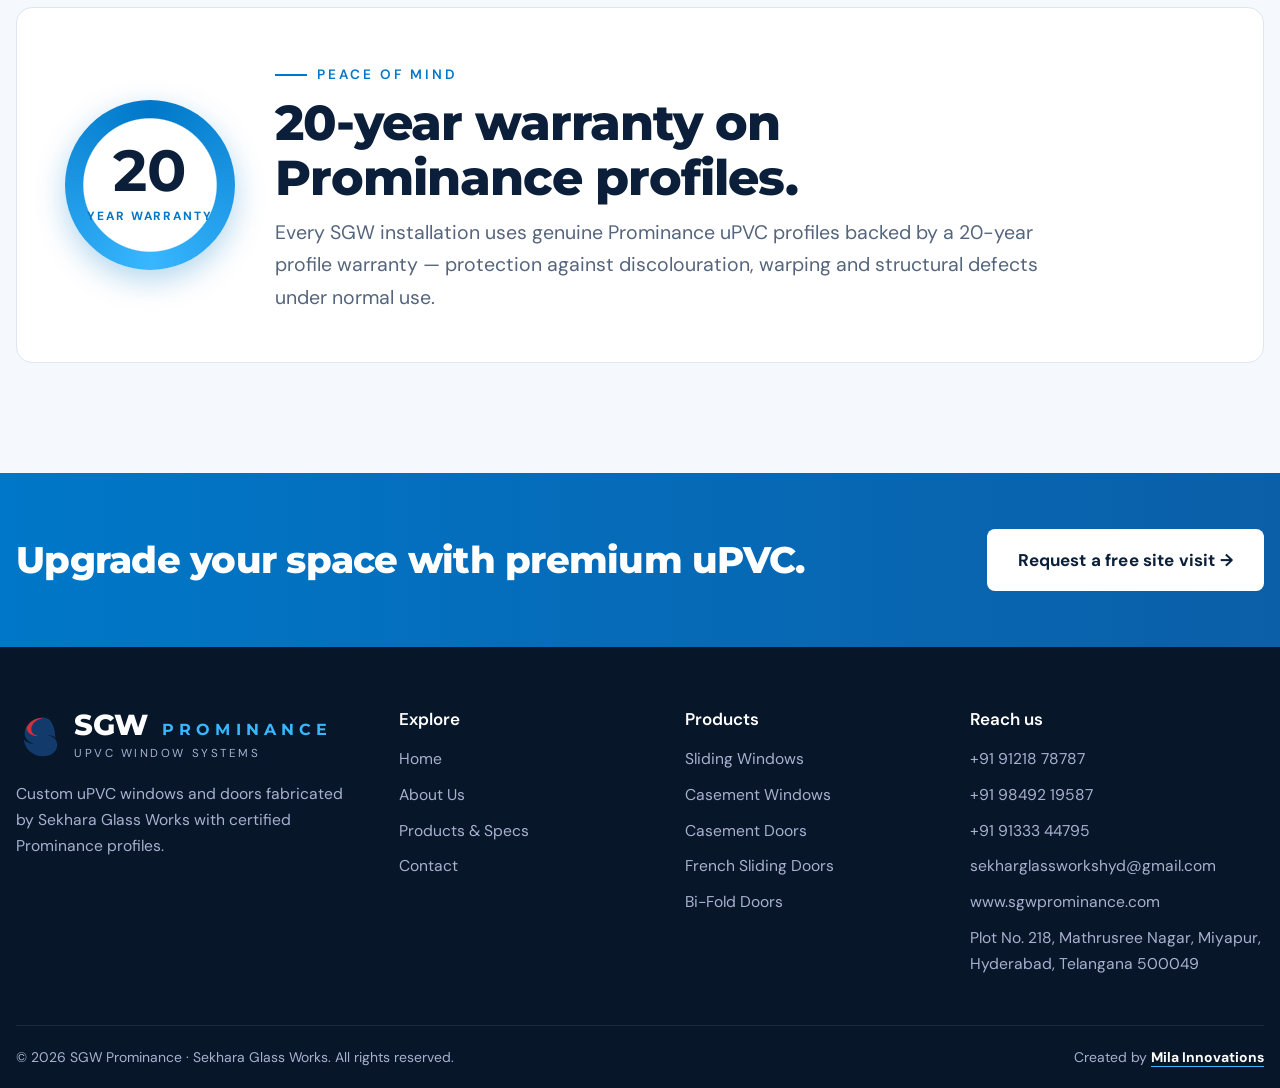
==== commit c376ffd6: "Cache-bust asset URLs so Pages serves fresh CSS/JS Co-Authored-By: Claude Opus 5.5 <noreply@anthropi" ====
--- a/index.html
+++ b/index.html
@@ -6,7 +6,7 @@
 <meta name="description" content="SGW (Sekhara Glass Works) fabricates premium uPVC windows and doors in Hyderabad with certified Prominance profiles and a 20-year profile warranty.">
 <link rel="preconnect" href="https://fonts.googleapis.com"><link rel="preconnect" href="https://fonts.gstatic.com" crossorigin>
 <link href="https://fonts.googleapis.com/css2?family=DM+Sans:opsz,wght@9..40,400;9..40,500;9..40,600;9..40,700&family=Montserrat:wght@600;700;800&display=swap" rel="stylesheet">
-<link rel="stylesheet" href="assets/style.css">
+<link rel="stylesheet" href="assets/style.css?v=1793290259">
 </head>
 <body data-page="home">
 <div id="hdr"></div>
@@ -91,9 +91,9 @@
 </div></section>
 
 <div id="ftr"></div>
-<script src="assets/main.js"></script>
-<script src="assets/banners.js"></script>
-<script src="assets/carousel.js"></script>
-<script src="assets/interactive.js"></script>
+<script src="assets/main.js?v=1793290259"></script>
+<script src="assets/banners.js?v=1793290259"></script>
+<script src="assets/carousel.js?v=1793290259"></script>
+<script src="assets/interactive.js?v=1793290259"></script>
 </body>
 </html>
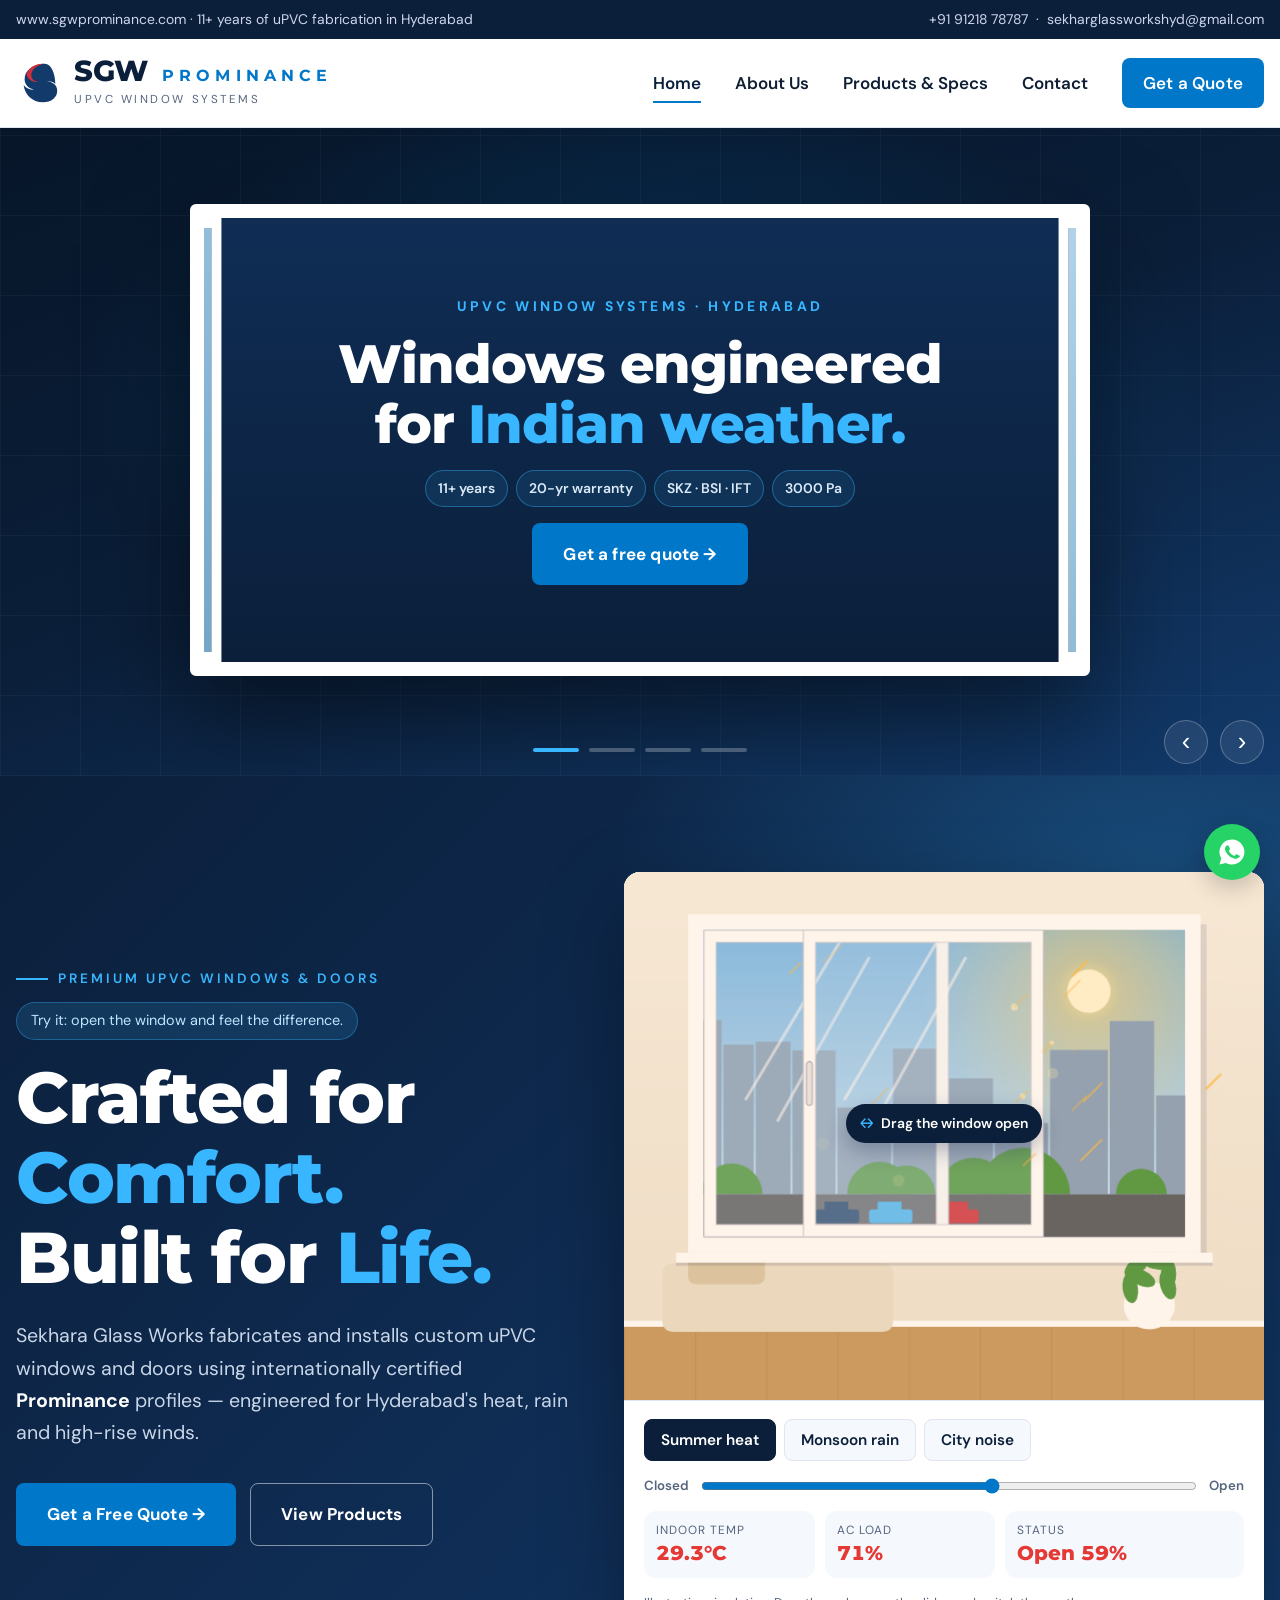
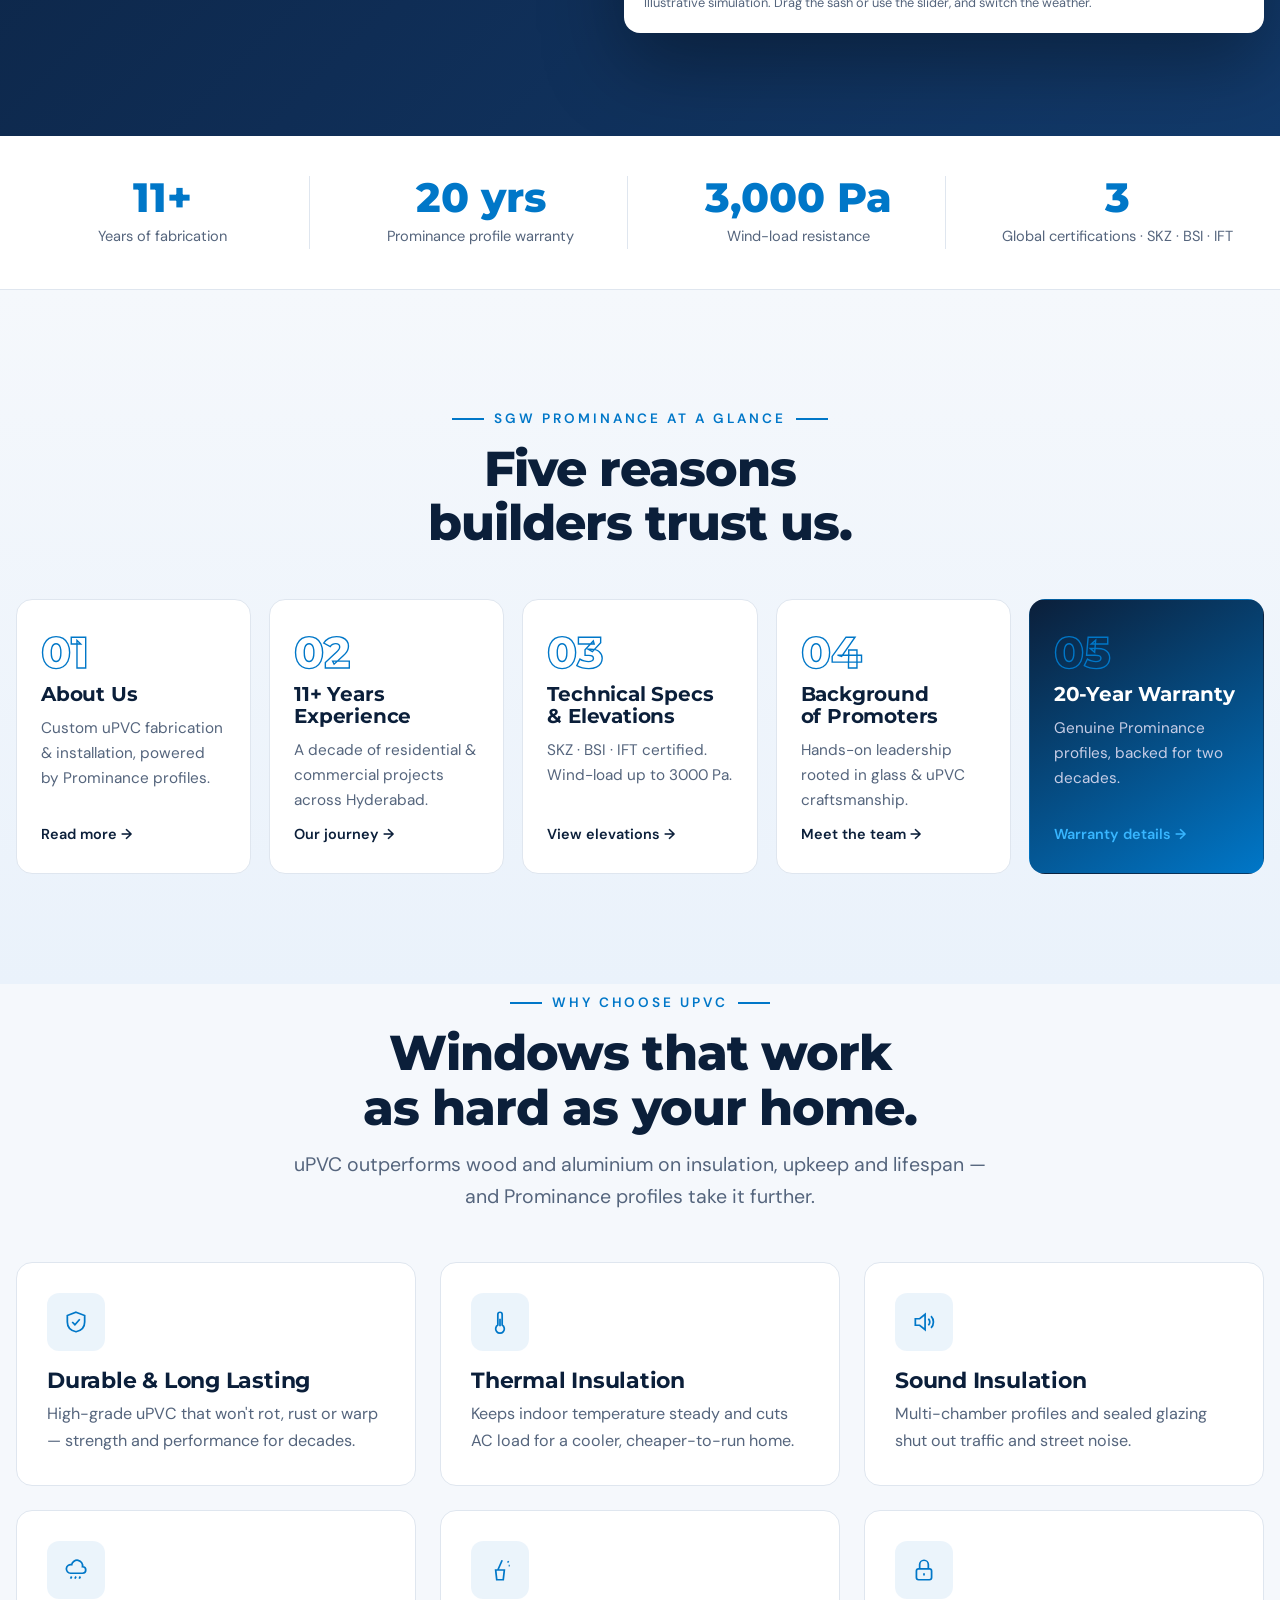
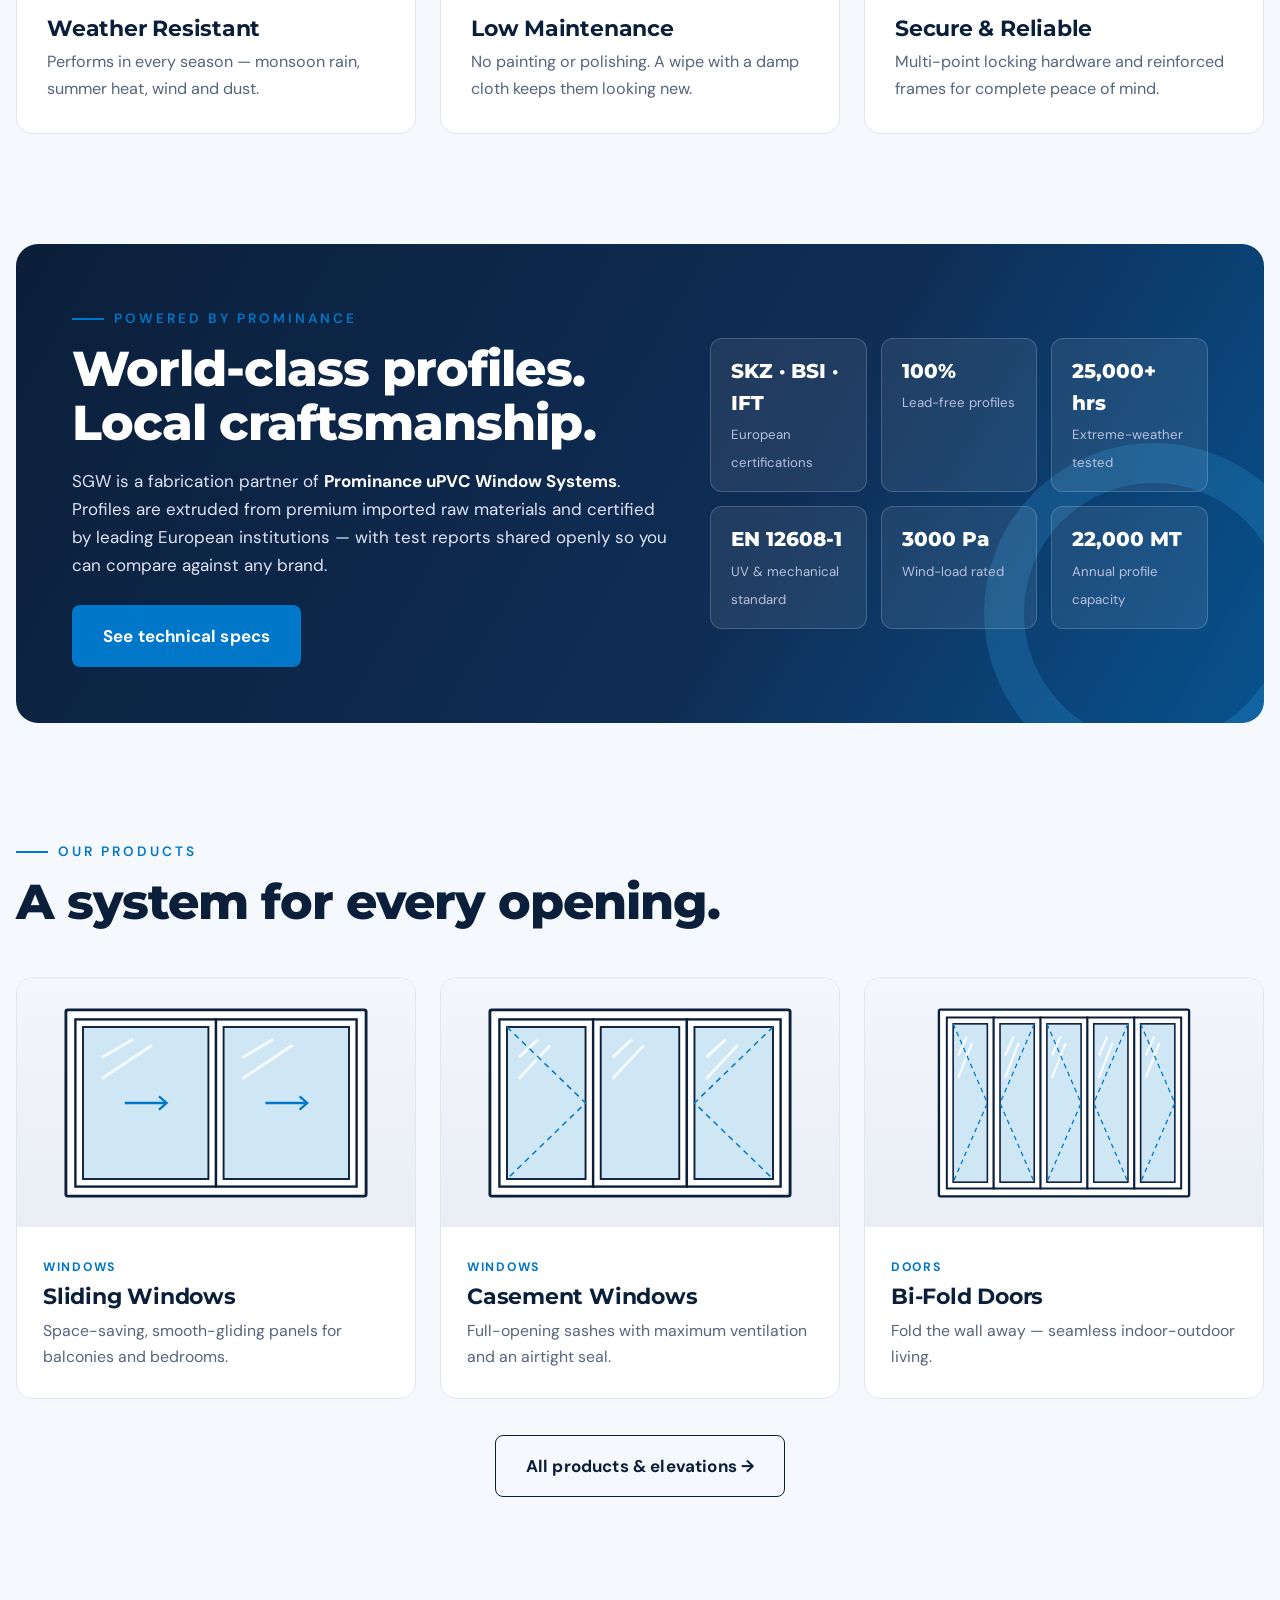
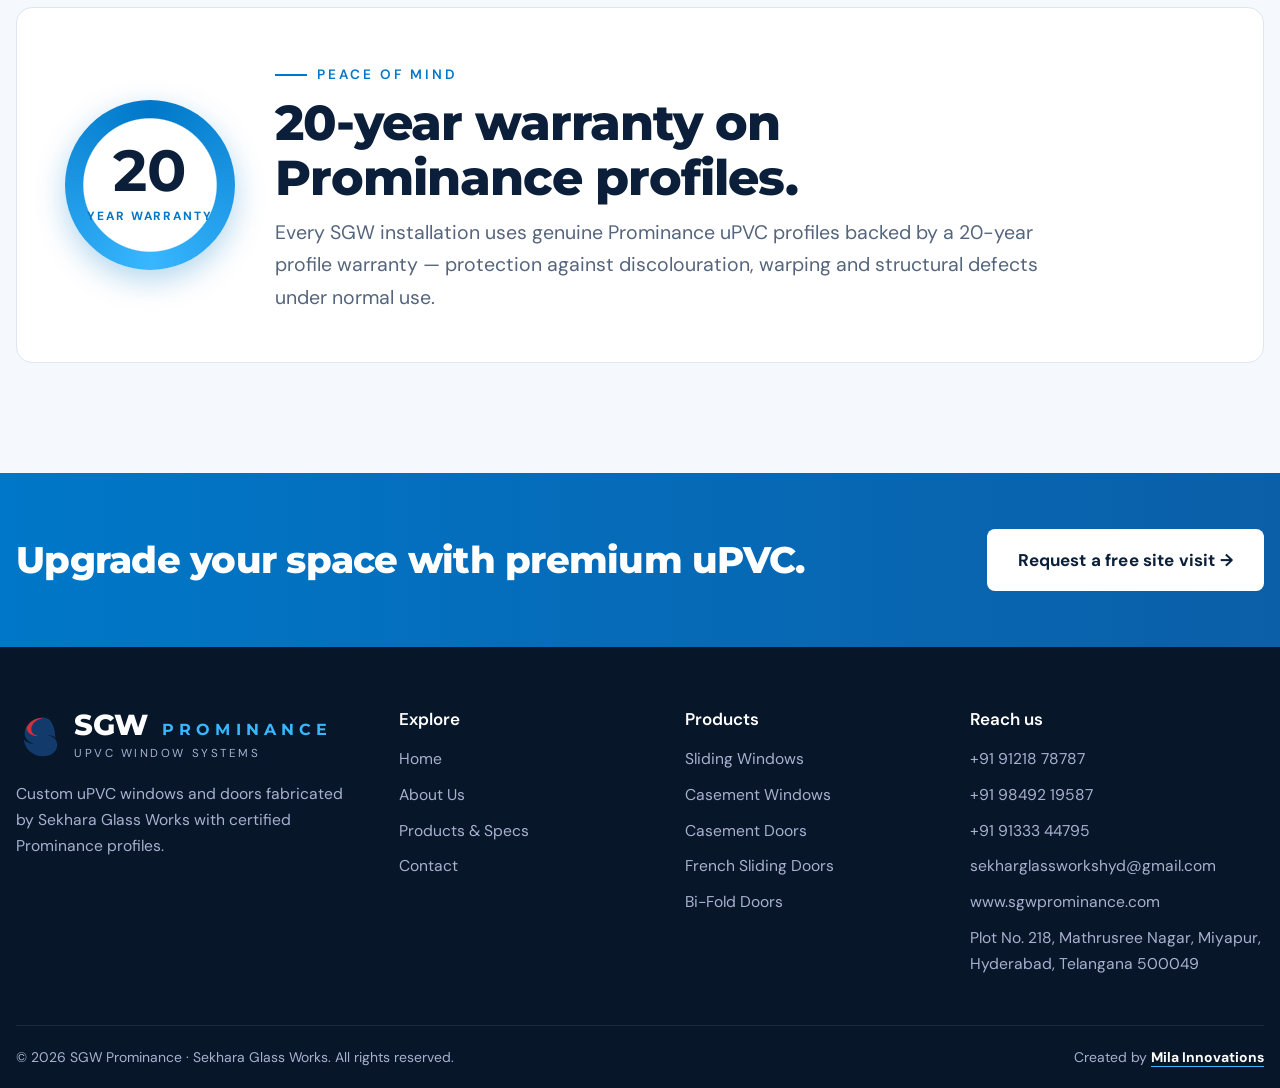
==== commit d21428a5: "Dedicated mobile design: action bar, full-screen menu, swipe rows, sticky configurator drawing, comp" ====
--- a/index.html
+++ b/index.html
@@ -6,7 +6,7 @@
 <meta name="description" content="SGW (Sekhara Glass Works) fabricates premium uPVC windows and doors in Hyderabad with certified Prominance profiles and a 20-year profile warranty.">
 <link rel="preconnect" href="https://fonts.googleapis.com"><link rel="preconnect" href="https://fonts.gstatic.com" crossorigin>
 <link href="https://fonts.googleapis.com/css2?family=DM+Sans:opsz,wght@9..40,400;9..40,500;9..40,600;9..40,700&family=Montserrat:wght@600;700;800&display=swap" rel="stylesheet">
-<link rel="stylesheet" href="assets/style.css?v=1793290259">
+<link rel="stylesheet" href="assets/style.css?v=1793292080">
 </head>
 <body data-page="home">
 <div id="hdr"></div>
@@ -91,9 +91,9 @@
 </div></section>
 
 <div id="ftr"></div>
-<script src="assets/main.js?v=1793290259"></script>
-<script src="assets/banners.js?v=1793290259"></script>
-<script src="assets/carousel.js?v=1793290259"></script>
-<script src="assets/interactive.js?v=1793290259"></script>
+<script src="assets/main.js?v=1793292080"></script>
+<script src="assets/banners.js?v=1793292080"></script>
+<script src="assets/carousel.js?v=1793292080"></script>
+<script src="assets/interactive.js?v=1793292080"></script>
 </body>
 </html>
--- a/assets/style.css
+++ b/assets/style.css
@@ -426,3 +426,171 @@
 .sl-arrow{top:auto;bottom:12px;transform:none;width:44px;height:44px;font-size:1.5rem}
 .sl-arrow.prev{left:auto;right:calc(max(16px,env(safe-area-inset-right,0px)) + 56px)}
 @media (max-width:600px){.intro-win{aspect-ratio:4/5}.intro-reveal{gap:12px}}
+
+/* ================= v6 — dedicated mobile design ================= */
+html,body{overflow-x:clip}
+.mbar,.menu-extra{display:none}
+@media (max-width:820px){
+  .top{display:none}
+  .nav .wrap{height:64px}
+  .brand svg{width:36px;height:36px}
+  .brand-txt b{font-size:1.35rem}
+  .brand-txt .pm{font-size:.72rem;letter-spacing:.26em;margin-left:4px}
+  .brand-txt small{font-size:.58rem;letter-spacing:.2em}
+  /* full-screen menu */
+  .menu{position:fixed;inset:64px 0 0 0;height:calc(100dvh - 64px);background:linear-gradient(160deg,#0b1f3a,#123a6b);flex-direction:column;align-items:stretch;gap:0;padding:28px max(24px,env(safe-area-inset-right,0px)) calc(28px + env(safe-area-inset-bottom,0px)) max(24px,env(safe-area-inset-left,0px));transform:translateX(100%);transition:transform .45s cubic-bezier(.7,0,.2,1);box-shadow:none;border:0;overflow-y:auto}
+  .menu.open{transform:none}
+  .menu a{color:#fff;font:800 1.75rem/1.2 var(--serif);letter-spacing:-.01em;padding:16px 0;border-bottom:1px solid rgba(255,255,255,.1)}
+  .menu a.active{color:var(--gold-2)}
+  .menu .btn{font:700 1.05rem var(--sans);margin-top:24px;padding:18px;justify-content:center;border:0;color:#fff}
+  .menu-extra{display:grid;gap:6px;margin-top:auto;padding-top:28px}
+  .menu-extra span{font-size:.72rem;letter-spacing:.2em;text-transform:uppercase;color:var(--gold-2);font-weight:700}
+  .menu-extra a{font:600 1.05rem var(--sans);border:0;padding:4px 0;color:#dbe9f8}
+  .menu-extra small{color:#9fb3cc;font-size:.85rem}
+  body.menu-open{overflow:hidden}
+  .burger span{background:var(--navy)}
+}
+@media (max-width:760px){
+  html{font-size:100%}
+  body{padding-bottom:calc(68px + env(safe-area-inset-bottom,0px))}
+  .wa{display:none}
+  .mbar{display:grid;grid-template-columns:1fr 1fr 1.3fr;gap:8px;position:fixed;left:0;right:0;bottom:0;z-index:70;background:rgba(255,255,255,.97);backdrop-filter:blur(10px);border-top:1px solid var(--line);box-shadow:0 -8px 24px rgba(11,31,58,.08);padding:8px max(12px,env(safe-area-inset-right,0px)) calc(8px + env(safe-area-inset-bottom,0px)) max(12px,env(safe-area-inset-left,0px))}
+  .mbar a{display:flex;flex-direction:column;align-items:center;justify-content:center;gap:2px;font-size:.72rem;font-weight:700;color:var(--navy);border-radius:10px;padding:6px 4px;min-height:48px}
+  .mbar a svg{width:22px;height:22px}
+  .mbar a:nth-child(2){color:#128c4a}
+  .mbar a.q{background:var(--gold);color:#fff;font-size:.95rem;flex-direction:row}
+  body.menu-open .mbar{display:none}
+
+  section{padding:56px 0}
+  .wrap{width:calc(100% - 40px)}
+  h1{font-size:2.25rem}
+  h2{font-size:1.75rem}
+  h3{font-size:1.12rem}
+  .lead{font-size:1rem}
+  .sec-head{margin-bottom:28px}
+  .sec-head h2{margin:10px 0}
+  .eyebrow{font-size:.7rem;letter-spacing:.18em}
+  .btn{padding:15px 22px;font-size:.95rem}
+  .cta{gap:10px}.cta .btn{flex:1 1 auto;justify-content:center}
+
+  /* slider */
+  .slide{min-height:calc(100svh - 64px - 68px);min-height:max(560px,calc(100svh - 132px))}
+  .intro-stage{padding:28px 16px 64px;width:100%}
+  .intro-win{aspect-ratio:3/4;width:100%}
+  .intro-reveal h2{font-size:1.85rem}
+  .intro-reveal small{font-size:.68rem}
+  .intro-chips span{font-size:.75rem;padding:5px 10px}
+  .bn-grid{padding-block:28px 72px;gap:24px}
+  .bn-slot{order:-1}
+  .bn-copy{gap:12px}
+  .bn-copy h2{font-size:2rem}
+  .bn-copy p{font-size:.98rem}
+  .bn-copy .btn{width:100%;justify-content:center}
+  .bn-elev{width:min(300px,86%);padding:16px}
+  .bn-post{width:min(300px,86%)}
+  .bn-seal{width:190px}
+  .bn-seal b{font-size:4.2rem}
+  .sl-dots{bottom:18px}
+  .sl-dots button{width:32px}
+
+  /* interactive hero */
+  .hero{padding:40px 0 48px}
+  .hero .wrap{gap:28px}
+  .hero h1{margin:12px 0 14px}
+  .hero .lead{margin-bottom:22px}
+  .hero-kicker{font-size:.78rem}
+  .lab{margin-inline:-8px;border-radius:18px}
+  .lab-bar{padding:14px}
+  .modes{flex-wrap:nowrap;overflow-x:auto;scrollbar-width:none}
+  .modes button{flex:0 0 auto}
+  .meters b{font-size:1rem}
+
+  /* stats */
+  .strip{padding:24px 0}
+  .strip .wrap{gap:18px 10px}
+  .stat b{font-size:1.6rem}
+  .stat span{font-size:.75rem;display:block;line-height:1.35}
+
+  /* swipe rows */
+  .pgrid,.grid:has(> .prod),.grid:has(> .person){display:grid;grid-auto-flow:column;grid-template-columns:none;grid-auto-columns:78%;overflow-x:auto;scroll-snap-type:x mandatory;gap:14px;margin-inline:-20px;padding:4px 20px 18px;scrollbar-width:none;-webkit-overflow-scrolling:touch}
+  .pgrid::-webkit-scrollbar,.grid::-webkit-scrollbar,.modes::-webkit-scrollbar,.chips::-webkit-scrollbar{display:none}
+  .pgrid > *,.grid:has(> .prod) > *,.grid:has(> .person) > *{scroll-snap-align:start}
+  .pill{padding:22px 20px}
+  .pill .num{font-size:2.1rem}
+  .prod .elev{padding:18px}
+  .prod .body{padding:18px 18px 20px}
+
+  /* compact feature tiles: 2 columns */
+  .grid.g3:has(> .card:not(.person)),.split .grid.g2{grid-template-columns:1fr 1fr;gap:12px}
+  .card{padding:18px 16px}
+  .card .ico{width:44px;height:44px;margin-bottom:12px}
+  .card .ico svg{width:22px;height:22px}
+  .card h3{font-size:.98rem;line-height:1.25}
+  .card p{font-size:.84rem;line-height:1.5}
+  .card:hover{transform:none}
+
+  /* powered-by band + warranty */
+  .power{padding:28px 20px;border-radius:18px;gap:24px}
+  .certs{grid-template-columns:1fr 1fr;gap:10px}
+  .cert{padding:12px 14px;min-width:0}
+  .cert b{font-size:1rem}
+  .cert span{font-size:.72rem}
+  .warranty{padding:28px 20px;gap:20px}
+  .seal{width:130px;height:130px}.seal b{font-size:2.6rem}
+  .band{padding:36px 0}
+  .band .wrap{flex-direction:column;align-items:stretch;text-align:left}
+  .band h2{font-size:1.5rem}
+  .band .btn{justify-content:center}
+
+  /* inner page banner */
+  .banner{padding:40px 0 44px}
+  .banner h1{font-size:2rem}
+  .split{gap:28px}
+  .timeline{padding-left:26px}
+  .tl::before{left:-35px}
+
+  /* products: configurator with sticky drawing */
+  .cfg{gap:14px}
+  .cfg-view{position:sticky;top:64px;z-index:5;padding:10px 12px 12px;border-radius:0 0 18px 18px;margin-inline:-20px;border-width:0 0 1px;box-shadow:0 10px 24px rgba(11,31,58,.08);background:linear-gradient(180deg,#f3f6fa,#e9eef5)}
+  .cfg-view svg{max-height:30svh}
+  .cfg-tip{top:8px;right:10px;font-size:.68rem;padding:4px 10px}
+  .cfg-panel{padding:18px;gap:16px}
+  .chips{flex-wrap:nowrap;overflow-x:auto;margin-inline:-18px;padding:2px 18px 4px;scrollbar-width:none}
+  .chips button{flex:0 0 auto}
+  .cfg-sum{grid-template-columns:1fr 1fr}
+  .cfg-sum b{font-size:.82rem}
+  .cfg-panel .btn{width:100%}
+
+  /* cross-section */
+  .xsec{padding:18px;gap:16px}
+  .xsec ul{grid-template-columns:1fr 1fr;gap:6px}
+  .xsec li{padding:10px;border:1px solid var(--line)}
+  .xsec li b{font-size:.88rem}
+  .xsec li span{font-size:.76rem;line-height:1.4;display:block}
+
+  /* spec table: stacked rows */
+  .tbl,.tbl tbody,.tbl tr,.tbl td{display:block;width:100%}
+  .tbl tr:first-child{display:none}
+  .tbl tr{padding:12px 16px;border-bottom:1px solid var(--line)}
+  .tbl td{padding:0;border:0}
+  .tbl td:first-child{font-size:.72rem;letter-spacing:.1em;text-transform:uppercase;color:var(--muted);width:auto}
+  .tbl td:last-child{font-weight:600;color:var(--navy)}
+
+  /* contact */
+  .info-item{padding:16px 0}
+  form.card{padding:20px}
+  .row2{grid-template-columns:1fr}
+
+  /* footer */
+  footer{padding:40px 0 0}
+  footer .cols{grid-template-columns:1fr 1fr;gap:28px 16px;padding-bottom:28px}
+  footer .cols > div:first-child,footer .cols > div:last-child{grid-column:1/-1}
+  footer ul{gap:8px}
+  .copy{flex-direction:column;gap:6px;text-align:left}
+}
+@media (max-width:380px){
+  h1{font-size:2rem}
+  .grid.g3:has(> .card:not(.person)){grid-template-columns:1fr}
+  .xsec ul{grid-template-columns:1fr}
+}
+@media (max-width:760px){.split .certs{grid-template-columns:repeat(3,1fr)}}
